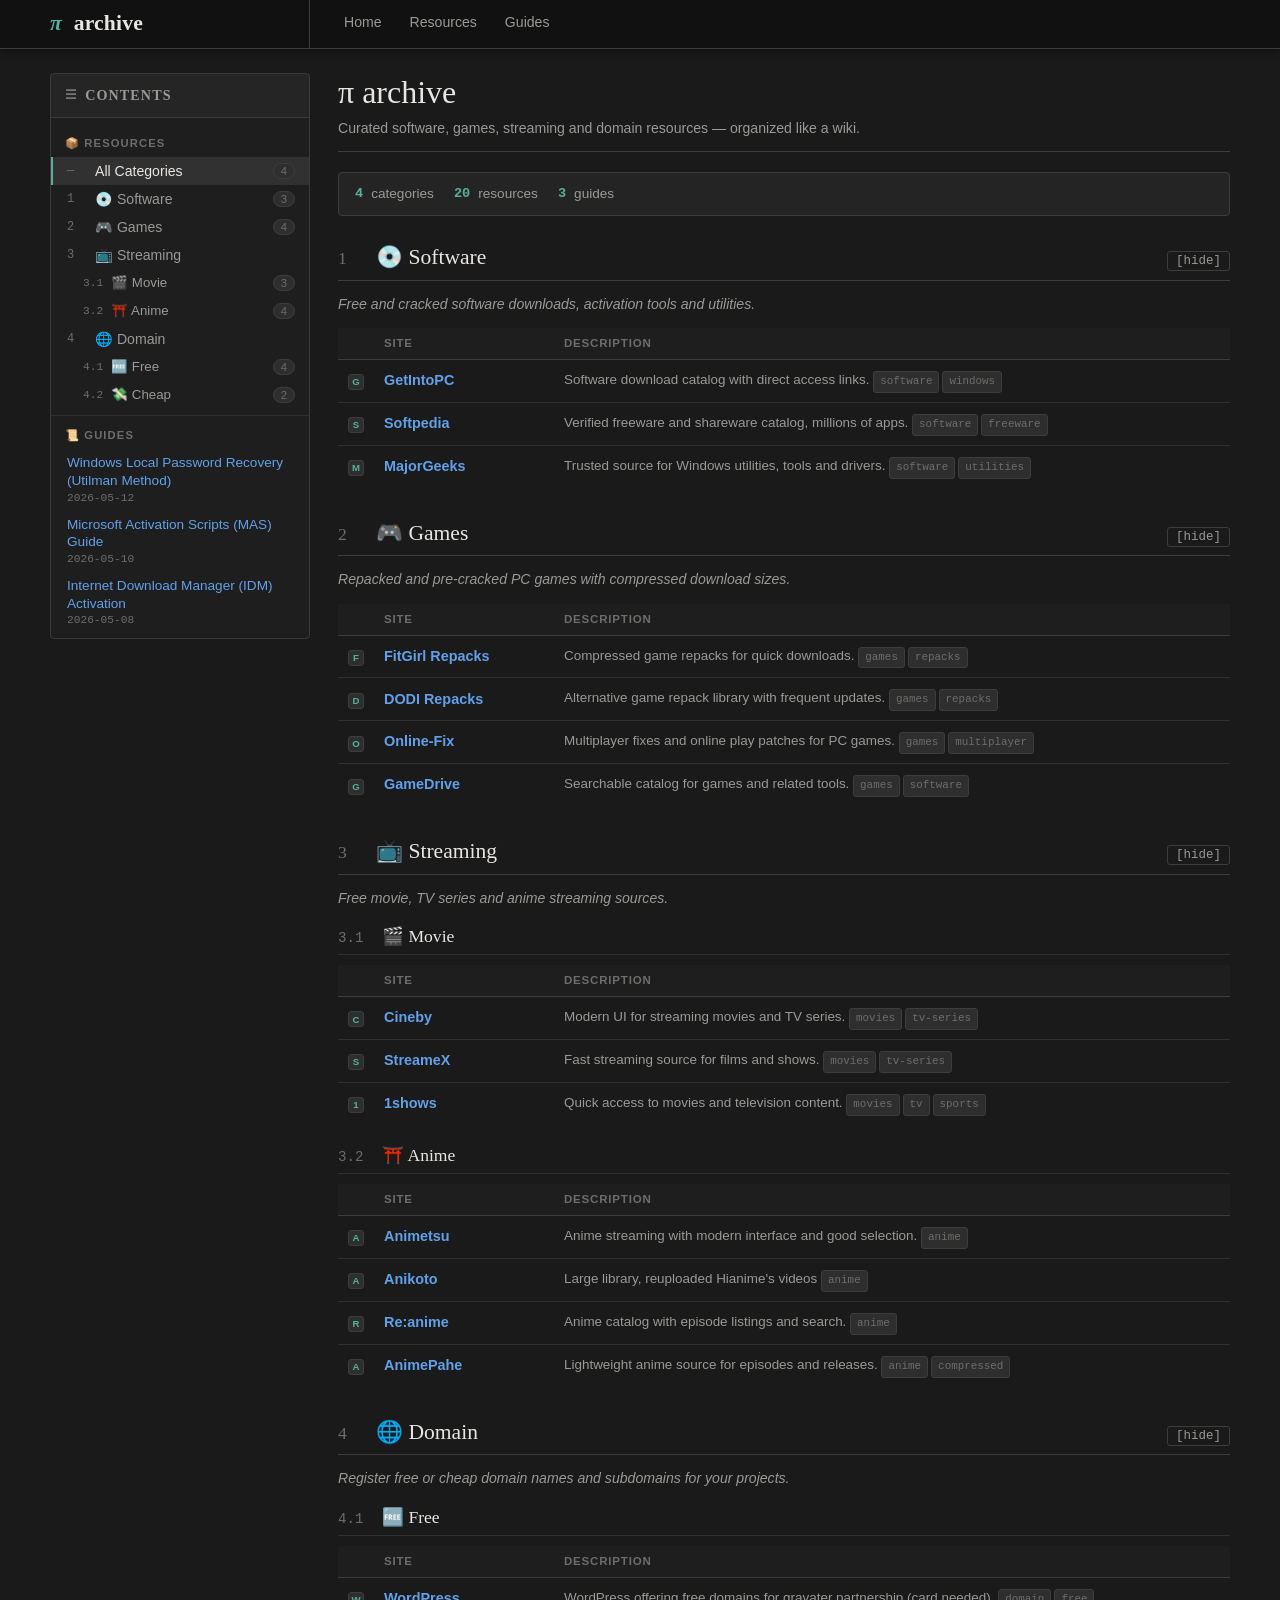
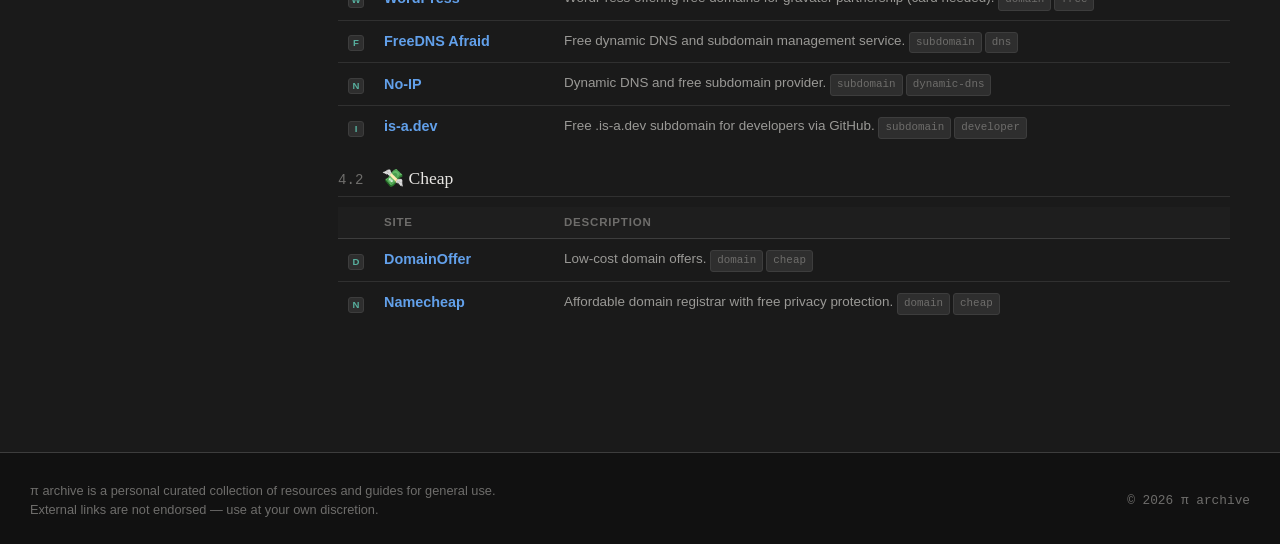
==== index.html @ 583e2ef9 "major ui change" ====
<!doctype html>
<html lang="en">
  <head>
    <meta charset="UTF-8" />
    <meta name="viewport" content="width=device-width, initial-scale=1.0" />
    <meta
      name="description"
      content="A curated archive of software, games, streaming and domain resources — organized like a wiki."
    />
    <meta name="theme-color" content="#1a1a1a" />
    <meta property="og:title" content="π archive – Resource Wiki" />
    <meta
      property="og:description"
      content="Curated software, games, streaming and domain resources."
    />
    <meta property="og:type" content="website" />
    <title>archive – Resource Wiki</title>
    <link rel="stylesheet" href="styles.css" />
    <link
      rel="icon"
      href="data:image/svg+xml,<svg xmlns='http://www.w3.org/2000/svg' viewBox='0 0 100 100'><text y='80' font-size='80' fill='%23FFFFFF'>π</text></svg>"
    />
  </head>
  <body>
    <header class="site-header" role="banner">
      <div class="header-content">
        <div class="logo">
          <h1 aria-label="pi archive">
            <span class="logo-pi">π</span>&nbsp;archive
          </h1>
        </div>
        <nav class="main-nav" aria-label="Main navigation">
          <a href="#" id="nav-home">Home</a>
          <a href="#" id="nav-resources">Resources</a>
          <a href="#" id="nav-guides">Guides</a>
        </nav>
      </div>
    </header>

    <div class="page-layout">
      <!-- Left Sidebar: TOC-style navigation -->
      <aside class="left-sidebar" aria-label="Table of contents">
        <nav class="toc-box">
          <div class="toc-title"><span class="toc-icon">☰</span> Contents</div>
          <div class="toc-nav" id="toc-nav">
            <p class="loading" style="padding: 12px 14px">Loading…</p>
          </div>
        </nav>
      </aside>

      <!-- Main Wiki Content -->
      <main class="main-content" id="main-content">
        <p class="loading">Loading content…</p>
      </main>
    </div>

    <footer class="site-footer" role="contentinfo">
      <div class="footer-inner">
        <p class="footer-note">
          π archive is a personal curated collection of resources and guides for
          general use. External links are not endorsed — use at your own
          discretion.
        </p>
        <span class="footer-copy">© <span id="year">2024</span> π archive</span>
      </div>
    </footer>

    <script src="https://cdn.jsdelivr.net/npm/marked@12/marked.min.js"></script>
    <script src="script.js"></script>
  </body>
</html>
---- styles.css ----
/* ── Arch Wiki Theme ── */
@import url('https://fonts.googleapis.com/css2?family=Linux+Libertine:ital,wght@0,400;0,600;0,700;1,400&family=Liberation+Sans:wght@400;600;700&display=swap');

:root {
    --bg:        #1a1a1a;
    --bg-panel:  #242424;
    --bg-hover:  #2e2e2e;
    --bg-active: #313131;
    --border:    #3d3d3d;
    --border-soft: #303030;

    --text:      #e8e6e3;
    --text-muted:#9a9996;
    --text-dim:  #6e6d6b;

    --link:      #62a0ea;
    --link-visited: #c061cb;
    --link-hover:#99c1f1;

    --accent:    #57af9e;
    --accent-dim: rgba(87,175,158,0.18);
    --warn-bg:   rgba(246,189,117,0.1);
    --warn-bdr:  #c88800;
    --danger-bg: rgba(255,122,122,0.1);
    --danger-bdr:#e01b24;

    --toc-bg:    #1e1e1e;
    --toc-bdr:   #3a3a3a;

    --code-bg:   #161616;
    --shadow:    0 2px 12px rgba(0,0,0,0.5);

    --sidebar-w: 260px;
    --content-max: 860px;
}

*, *::before, *::after { box-sizing: border-box; margin: 0; padding: 0; }

html { scroll-behavior: smooth; }

body {
    font-family: 'Liberation Sans', 'DejaVu Sans', Arial, sans-serif;
    background: var(--bg);
    color: var(--text);
    line-height: 1.65;
    font-size: 15px;
    min-height: 100vh;
    -webkit-font-smoothing: antialiased;
}

a { color: var(--link); text-decoration: none; }
a:hover { color: var(--link-hover); text-decoration: underline; }
a:visited { color: var(--link-visited); }

/* ── Site Header ── */
.site-header {
    background: #111;
    border-bottom: 1px solid var(--border);
    position: sticky;
    top: 0;
    z-index: 200;
    box-shadow: 0 1px 8px rgba(0,0,0,0.6);
}

.header-content {
    max-width: calc(var(--sidebar-w) + var(--content-max) + 100px);
    margin: 0 auto;
    padding: 0 20px;
    display: flex;
    align-items: stretch;
    gap: 0;
    height: 48px;
}

.logo {
    display: flex;
    align-items: center;
    gap: 10px;
    padding-right: 24px;
    border-right: 1px solid var(--border);
    min-width: var(--sidebar-w);
}

.logo h1 {
    font-family: 'Linux Libertine', Georgia, serif;
    font-size: 1.35rem;
    font-weight: 700;
    letter-spacing: 0.01em;
    color: var(--text);
    display: flex;
    align-items: center;
    gap: 6px;
}

.logo h1 .logo-pi {
    color: var(--accent);
    font-style: italic;
}

.tagline {
    font-size: 0.72rem;
    color: var(--text-muted);
    letter-spacing: 0.03em;
}

.main-nav {
    display: flex;
    align-items: center;
    padding: 0 20px;
    gap: 0;
}

.main-nav a {
    color: var(--text-muted);
    font-size: 0.88rem;
    padding: 0 14px;
    height: 48px;
    display: flex;
    align-items: center;
    border-bottom: 2px solid transparent;
    transition: color 0.15s, border-color 0.15s;
    text-decoration: none;
}

.main-nav a:hover {
    color: var(--text);
    border-bottom-color: var(--accent);
    background: rgba(255,255,255,0.03);
}

/* ── Page Layout ── */
.page-layout {
    max-width: calc(var(--sidebar-w) + var(--content-max) + 100px);
    margin: 0 auto;
    padding: 24px 20px 60px;
    display: grid;
    grid-template-columns: var(--sidebar-w) 1fr;
    gap: 28px;
    align-items: start;
}

/* ── Left Sidebar (TOC style) ── */
.left-sidebar {
    position: sticky;
    top: 72px;
    max-height: calc(100vh - 90px);
    overflow-y: auto;
    scrollbar-width: thin;
    scrollbar-color: var(--border) transparent;
}

.toc-box {
    background: var(--toc-bg);
    border: 1px solid var(--toc-bdr);
    border-radius: 4px;
    overflow: hidden;
}

.toc-title {
    font-family: 'Linux Libertine', Georgia, serif;
    font-size: 0.88rem;
    font-weight: 700;
    text-transform: uppercase;
    letter-spacing: 0.08em;
    color: var(--text-muted);
    padding: 10px 14px;
    background: rgba(255,255,255,0.03);
    border-bottom: 1px solid var(--toc-bdr);
    display: flex;
    align-items: center;
    gap: 7px;
}

.toc-title .toc-icon { opacity: 0.7; font-size: 0.9em; }

.toc-nav { padding: 6px 0; }

.toc-section-label {
    font-size: 0.7rem;
    font-weight: 700;
    text-transform: uppercase;
    letter-spacing: 0.1em;
    color: var(--text-dim);
    padding: 10px 14px 4px;
    display: flex;
    align-items: center;
    gap: 6px;
}

.toc-section-label:not(:first-child) {
    border-top: 1px solid var(--border-soft);
    margin-top: 6px;
}

.toc-item {
    display: flex;
    width: 100%;
    appearance: none;
    border: none;
    background: transparent;
    cursor: pointer;
    padding: 6px 14px 6px 14px;
    text-align: left;
    color: var(--text-muted);
    font-size: 0.88rem;
    transition: background 0.12s, color 0.12s;
    border-left: 2px solid transparent;
    align-items: center;
    gap: 8px;
}

.toc-item:hover {
    background: var(--bg-hover);
    color: var(--text);
}

.toc-item.active {
    background: var(--bg-active);
    color: var(--text);
    border-left-color: var(--accent);
}

.toc-item .toc-num {
    font-size: 0.75rem;
    color: var(--text-dim);
    min-width: 20px;
    font-family: 'Liberation Mono', monospace;
}

.toc-sub-item {
    padding-left: 30px;
    font-size: 0.83rem;
}

.toc-sub-item .toc-num { font-size: 0.7rem; }

.toc-count {
    margin-left: auto;
    font-size: 0.7rem;
    background: var(--bg-hover);
    border: 1px solid var(--border);
    border-radius: 10px;
    padding: 1px 7px;
    color: var(--text-dim);
}

/* Guides section in TOC */
.toc-guide-item {
    padding: 6px 14px;
    display: flex;
    flex-direction: column;
    gap: 2px;
    width: 100%;
    appearance: none;
    border: none;
    background: transparent;
    cursor: pointer;
    text-align: left;
    border-left: 2px solid transparent;
    transition: background 0.12s, color 0.12s;
}

.toc-guide-item:hover { background: var(--bg-hover); }
.toc-guide-item.active { background: var(--bg-active); border-left-color: var(--accent); }

.toc-guide-item .guide-name {
    color: var(--link);
    font-size: 0.85rem;
    line-height: 1.3;
}

.toc-guide-item:hover .guide-name { text-decoration: underline; }

.toc-guide-item .guide-date {
    font-size: 0.7rem;
    color: var(--text-dim);
    font-family: monospace;
}

/* ── Main Content ── */
.main-content { min-width: 0; }

/* ── Wiki Page Header ── */
.wiki-page-header {
    border-bottom: 1px solid var(--border);
    padding-bottom: 10px;
    margin-bottom: 20px;
}

.wiki-page-title {
    font-family: 'Linux Libertine', Georgia, serif;
    font-size: 2rem;
    font-weight: 400;
    color: var(--text);
    line-height: 1.2;
}

.wiki-page-subtitle {
    font-size: 0.88rem;
    color: var(--text-muted);
    margin-top: 6px;
}

/* ── Stats Bar ── */
.stats-bar {
    display: flex;
    gap: 20px;
    padding: 10px 16px;
    background: var(--bg-panel);
    border: 1px solid var(--border);
    border-radius: 4px;
    margin-bottom: 24px;
    flex-wrap: wrap;
}

.stat-item {
    display: flex;
    align-items: center;
    gap: 8px;
    font-size: 0.85rem;
}

.stat-item .stat-val {
    font-weight: 700;
    color: var(--accent);
    font-family: monospace;
}

.stat-item .stat-label { color: var(--text-muted); }

/* ── Wiki Section (category block) ── */
.wiki-section {
    margin-bottom: 28px;
}

.wiki-section-header {
    display: flex;
    align-items: baseline;
    gap: 10px;
    border-bottom: 1px solid var(--border);
    padding-bottom: 4px;
    margin-bottom: 12px;
    cursor: pointer;
    user-select: none;
}

.wiki-section-number {
    font-family: 'Linux Libertine', Georgia, serif;
    font-size: 1.1rem;
    color: var(--text-dim);
    min-width: 28px;
}

.wiki-section-title {
    font-family: 'Linux Libertine', Georgia, serif;
    font-size: 1.35rem;
    font-weight: 400;
    color: var(--text);
    flex: 1;
    display: flex;
    align-items: center;
    gap: 8px;
}

.wiki-section-toggle {
    font-size: 0.78rem;
    color: var(--text-dim);
    margin-left: auto;
    font-family: monospace;
    padding: 2px 8px;
    border: 1px solid var(--border);
    border-radius: 3px;
    background: transparent;
    cursor: pointer;
    color: var(--text-muted);
    transition: background 0.12s;
}

.wiki-section-toggle:hover { background: var(--bg-hover); color: var(--text); }

.wiki-section-body { /* visible by default */ }
.wiki-section-body.collapsed { display: none; }

.wiki-section-desc {
    font-size: 0.88rem;
    color: var(--text-muted);
    margin-bottom: 12px;
    font-style: italic;
}

/* ── Sub-section (e.g. Movie / Anime inside Streaming) ── */
.wiki-subsection {
    margin-bottom: 16px;
    margin-left: 0;
}

.wiki-subsection-header {
    display: flex;
    align-items: baseline;
    gap: 8px;
    border-bottom: 1px solid var(--border-soft);
    padding-bottom: 3px;
    margin-bottom: 10px;
}

.wiki-subsection-number {
    font-family: monospace;
    font-size: 0.88rem;
    color: var(--text-dim);
    min-width: 36px;
}

.wiki-subsection-title {
    font-family: 'Linux Libertine', Georgia, serif;
    font-size: 1.1rem;
    font-weight: 400;
    color: var(--text);
    display: flex;
    align-items: center;
    gap: 6px;
}

/* ── Link Table ── */
.link-table {
    width: 100%;
    border-collapse: collapse;
    font-size: 0.88rem;
    margin-bottom: 4px;
}

.link-table thead th {
    text-align: left;
    padding: 6px 10px;
    font-size: 0.72rem;
    font-weight: 700;
    text-transform: uppercase;
    letter-spacing: 0.07em;
    color: var(--text-dim);
    background: rgba(255,255,255,0.02);
    border-bottom: 1px solid var(--border);
}

.link-table tbody tr {
    border-bottom: 1px solid var(--border-soft);
    transition: background 0.1s;
}

.link-table tbody tr:last-child { border-bottom: none; }
.link-table tbody tr:hover { background: var(--bg-hover); }

.link-table td { padding: 9px 10px; vertical-align: middle; }

.link-table .col-icon { width: 36px; text-align: center; }

.site-favicon {
    width: 16px;
    height: 16px;
    border-radius: 3px;
    display: inline-block;
    vertical-align: middle;
}

.site-favicon-fallback {
    width: 16px;
    height: 16px;
    border-radius: 3px;
    background: var(--bg-hover);
    border: 1px solid var(--border);
    display: inline-flex;
    align-items: center;
    justify-content: center;
    font-size: 0.6rem;
    font-weight: 700;
    color: var(--accent);
}

.col-name { width: 180px; }
.col-name a {
    color: var(--link);
    font-weight: 600;
    font-size: 0.9rem;
}
.col-name a:hover { text-decoration: underline; }
.col-desc { color: var(--text-muted); font-size: 0.84rem; }

.tag-pill {
    display: inline-block;
    background: var(--bg-hover);
    border: 1px solid var(--border);
    border-radius: 3px;
    padding: 1px 6px;
    font-size: 0.68rem;
    color: var(--text-dim);
    text-transform: lowercase;
    font-family: monospace;
    margin-right: 3px;
}

/* ── Guide / Post View ── */
.guide-article {
    background: var(--bg-panel);
    border: 1px solid var(--border);
    border-radius: 4px;
    overflow: hidden;
}

.guide-article-header {
    padding: 16px 20px 12px;
    border-bottom: 1px solid var(--border);
    background: rgba(255,255,255,0.02);
}

.guide-article-title {
    font-family: 'Linux Libertine', Georgia, serif;
    font-size: 1.45rem;
    font-weight: 400;
    color: var(--text);
    margin-bottom: 6px;
}

.guide-article-meta {
    font-size: 0.8rem;
    color: var(--text-dim);
    font-family: monospace;
    display: flex;
    gap: 14px;
    flex-wrap: wrap;
}

.guide-article-body {
    padding: 20px;
}

.guide-article-body .tut-content { font-size: 0.9rem; }

.guide-article-body h3 {
    font-family: 'Linux Libertine', Georgia, serif;
    font-size: 1.1rem;
    font-weight: 600;
    border-bottom: 1px solid var(--border-soft);
    padding-bottom: 4px;
    margin: 18px 0 10px;
    color: var(--text);
}

.guide-article-body pre {
    background: var(--code-bg);
    border: 1px solid var(--border);
    border-radius: 3px;
    padding: 12px 14px;
    overflow-x: auto;
    font-family: 'Liberation Mono', 'Courier New', monospace;
    font-size: 0.85rem;
    color: #d0e8c0;
    margin: 10px 0;
}

.guide-article-body code {
    font-family: 'Liberation Mono', monospace;
    background: var(--code-bg);
    border: 1px solid var(--border);
    border-radius: 3px;
    padding: 1px 5px;
    color: var(--accent);
    font-size: 0.88em;
}

.guide-article-body .warning {
    background: var(--danger-bg);
    border-left: 3px solid var(--danger-bdr);
    padding: 10px 14px;
    margin-bottom: 14px;
    color: #ffbcbc;
    font-size: 0.88rem;
    border-radius: 0 3px 3px 0;
}

.guide-article-body .note {
    background: var(--warn-bg);
    border-left: 3px solid var(--warn-bdr);
    padding: 10px 14px;
    margin-top: 14px;
    color: #f0d090;
    font-size: 0.88rem;
    border-radius: 0 3px 3px 0;
}

.guide-article-body .step {
    display: flex;
    align-items: flex-start;
    gap: 10px;
    margin-bottom: 8px;
    font-size: 0.9rem;
}

.step-num {
    background: var(--bg-hover);
    border: 1px solid var(--border);
    color: var(--accent);
    min-width: 22px;
    height: 22px;
    display: flex;
    align-items: center;
    justify-content: center;
    border-radius: 50%;
    font-size: 0.75rem;
    font-weight: 700;
    font-family: monospace;
    flex-shrink: 0;
    margin-top: 2px;
}

.divider { text-align: center; color: var(--text-dim); margin: 16px 0; letter-spacing: 4px; }

/* ── Rendered Markdown body ── */
.guide-desc-lead {
    color: var(--text-muted);
    font-style: italic;
    margin-bottom: 18px;
    font-size: 0.9rem;
    border-left: 3px solid var(--border);
    padding-left: 12px;
}

.md-body { font-size: 0.9rem; line-height: 1.75; }

.md-body h1 { display: none; } /* title already in header */
.md-body h2 {
    font-family: 'Linux Libertine', Georgia, serif;
    font-size: 1.15rem;
    font-weight: 600;
    border-bottom: 1px solid var(--border);
    padding-bottom: 4px;
    margin: 22px 0 10px;
    color: var(--text);
}
.md-body h3 {
    font-family: 'Linux Libertine', Georgia, serif;
    font-size: 1rem;
    font-weight: 600;
    margin: 16px 0 8px;
    color: var(--text);
}
.md-body h4 { font-size: 0.92rem; margin: 12px 0 6px; color: var(--text-muted); }

.md-body p { margin-bottom: 10px; }

.md-body ul, .md-body ol {
    padding-left: 22px;
    margin-bottom: 10px;
}
.md-body li { margin-bottom: 4px; }

.md-body a { color: var(--link); }
.md-body a:hover { text-decoration: underline; color: var(--link-hover); }

.md-body strong { color: var(--text); font-weight: 700; }
.md-body em { color: var(--text-muted); }

.md-body code {
    font-family: 'Liberation Mono', 'Courier New', monospace;
    background: var(--code-bg);
    border: 1px solid var(--border);
    border-radius: 3px;
    padding: 1px 5px;
    color: var(--accent);
    font-size: 0.88em;
}

.md-body pre {
    background: var(--code-bg);
    border: 1px solid var(--border);
    border-radius: 4px;
    padding: 14px 16px;
    overflow-x: auto;
    margin: 12px 0;
    font-size: 0.85rem;
    line-height: 1.6;
}
.md-body pre code {
    background: none;
    border: none;
    padding: 0;
    color: #d0e8c0;
    font-size: inherit;
}

.md-body blockquote {
    border-left: 3px solid var(--warn-bdr);
    background: var(--warn-bg);
    margin: 12px 0;
    padding: 10px 14px;
    border-radius: 0 3px 3px 0;
    color: #f0d090;
    font-size: 0.88rem;
}
.md-body blockquote p { margin: 0; }
.md-body blockquote strong { color: #f6bf75; }

.md-body hr {
    border: none;
    border-top: 1px solid var(--border);
    margin: 18px 0;
}

.md-body table {
    width: 100%;
    border-collapse: collapse;
    margin: 12px 0;
    font-size: 0.87rem;
}
.md-body table th, .md-body table td {
    padding: 7px 10px;
    border: 1px solid var(--border);
    text-align: left;
}
.md-body table th {
    background: rgba(255,255,255,0.03);
    color: var(--text-muted);
    font-weight: 700;
    font-size: 0.78rem;
    text-transform: uppercase;
    letter-spacing: 0.05em;
}

/* ── Breadcrumb ── */
.breadcrumb {
    display: flex;
    align-items: center;
    gap: 6px;
    font-size: 0.8rem;
    color: var(--text-dim);
    margin-bottom: 14px;
    font-family: monospace;
}
.breadcrumb-sep { opacity: 0.5; }
.breadcrumb-current { color: var(--text-muted); }

/* ── Empty / Loading ── */
.loading, .empty-state {
    color: var(--text-muted);
    padding: 16px 0;
    font-style: italic;
    font-size: 0.88rem;
}

/* ── Footer ── */
.site-footer {
    background: #111;
    border-top: 1px solid var(--border);
    padding: 28px 20px;
    margin-top: 40px;
}

.footer-inner {
    max-width: calc(var(--sidebar-w) + var(--content-max) + 100px);
    margin: 0 auto;
    display: flex;
    justify-content: space-between;
    align-items: center;
    gap: 16px;
    flex-wrap: wrap;
}

.footer-note {
    font-size: 0.8rem;
    color: var(--text-dim);
    max-width: 500px;
    line-height: 1.5;
}

.footer-copy {
    font-size: 0.8rem;
    color: var(--text-dim);
    font-family: monospace;
}

/* ── Scrollbar ── */
::-webkit-scrollbar { width: 7px; height: 7px; }
::-webkit-scrollbar-track { background: transparent; }
::-webkit-scrollbar-thumb { background: var(--border); border-radius: 4px; }
::-webkit-scrollbar-thumb:hover { background: #555; }

/* ── Responsive ── */
@media (max-width: 900px) {
    .page-layout {
        grid-template-columns: 1fr;
        gap: 0;
        padding-top: 16px;
    }

    .left-sidebar {
        position: static;
        max-height: none;
    }

    .toc-box {
        margin-bottom: 20px;
    }

    .logo { min-width: auto; }

    .stats-bar { gap: 12px; }

    .col-desc { display: none; }
}

@media (max-width: 600px) {
    .header-content { padding: 0 14px; }
    .logo { padding-right: 14px; }
    .wiki-page-title { font-size: 1.45rem; }
    .link-table .col-name { width: auto; }
}
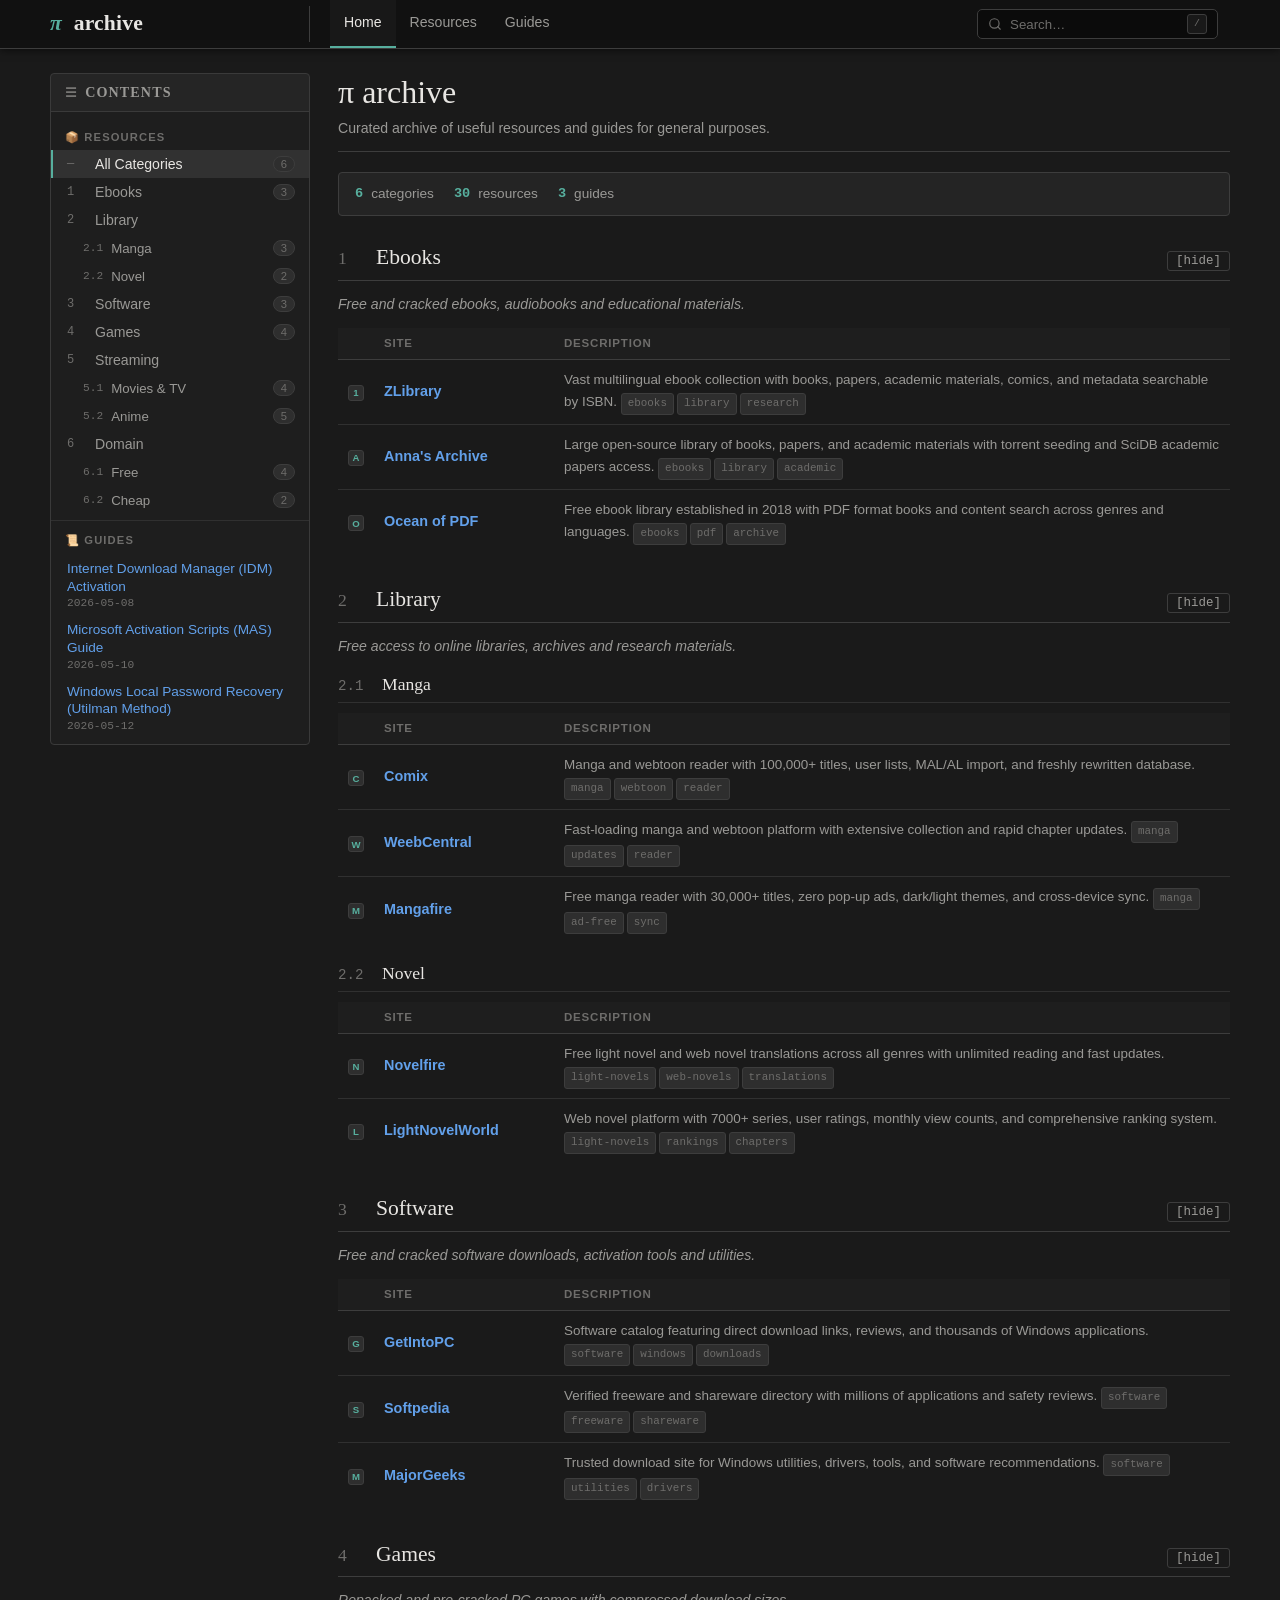
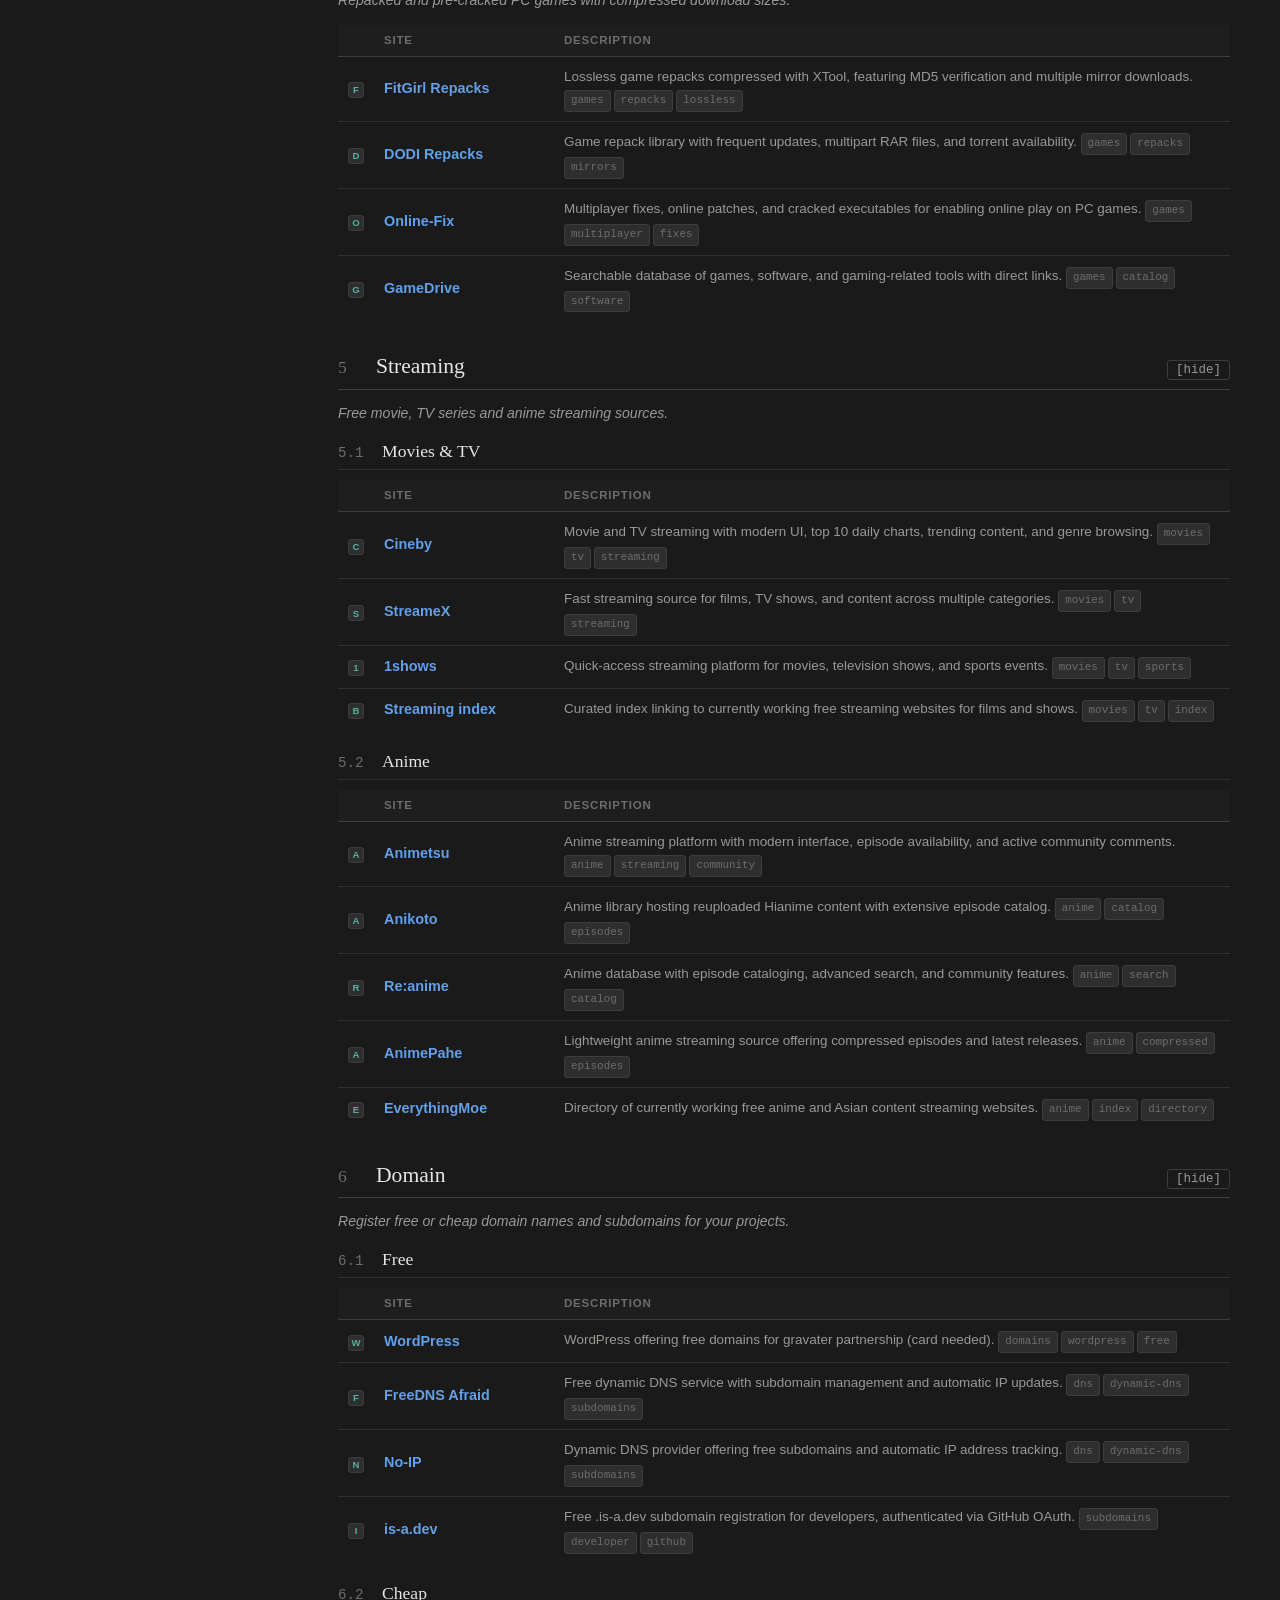
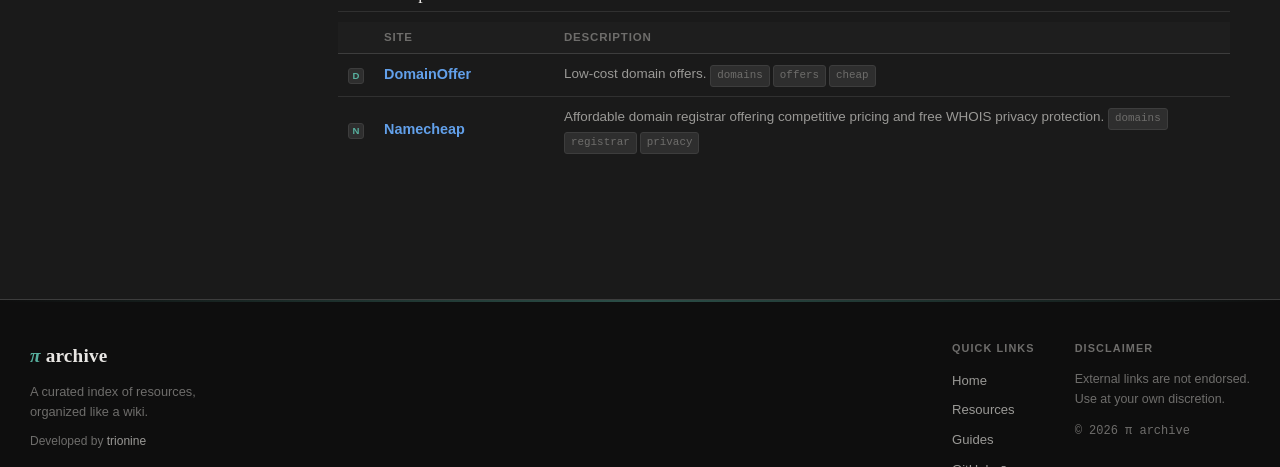
==== commit ca102591: "feat: implement search functionality and mobile navigation toggle with updated UI styles and project" ====
--- a/index.html
+++ b/index.html
@@ -1,71 +1,99 @@
 <!doctype html>
 <html lang="en">
-  <head>
-    <meta charset="UTF-8" />
-    <meta name="viewport" content="width=device-width, initial-scale=1.0" />
-    <meta
-      name="description"
-      content="A curated archive of software, games, streaming and domain resources — organized like a wiki."
-    />
-    <meta name="theme-color" content="#1a1a1a" />
-    <meta property="og:title" content="π archive – Resource Wiki" />
-    <meta
-      property="og:description"
-      content="Curated software, games, streaming and domain resources."
-    />
-    <meta property="og:type" content="website" />
-    <title>archive – Resource Wiki</title>
-    <link rel="stylesheet" href="styles.css" />
-    <link
-      rel="icon"
-      href="data:image/svg+xml,<svg xmlns='http://www.w3.org/2000/svg' viewBox='0 0 100 100'><text y='80' font-size='80' fill='%23FFFFFF'>π</text></svg>"
-    />
-  </head>
-  <body>
-    <header class="site-header" role="banner">
-      <div class="header-content">
-        <div class="logo">
-          <h1 aria-label="pi archive">
-            <span class="logo-pi">π</span>&nbsp;archive
-          </h1>
+
+<head>
+  <meta charset="UTF-8" />
+  <meta name="viewport" content="width=device-width, initial-scale=1.0" />
+  <meta name="description" content="A curated archive of useful resources for general purposes." />
+  <meta name="theme-color" content="#1a1a1a" />
+  <meta property="og:title" content="π archive – Resource Wiki" />
+  <meta property="og:description" content="Curated websites and resources for general purposes." />
+  <meta property="og:type" content="website" />
+  <title>archive - Resource Wiki</title>
+  <link rel="stylesheet" href="styles.css" />
+  <link rel="icon"
+    href="data:image/svg+xml,<svg xmlns='http://www.w3.org/2000/svg' viewBox='0 0 100 100'><text y='80' font-size='80' fill='%23FFFFFF'>π</text></svg>" />
+</head>
+
+<body>
+  <header class="site-header" role="banner">
+    <div class="header-content">
+      <div class="logo">
+        <h1 aria-label="pi archive">
+          <span class="logo-pi">π</span>&nbsp;archive
+        </h1>
+      </div>
+
+      <!-- Mobile hamburger -->
+      <button class="nav-toggle" id="nav-toggle" aria-label="Toggle navigation" aria-expanded="false">
+        <span></span><span></span><span></span>
+      </button>
+
+      <nav class="main-nav" id="main-nav" aria-label="Main navigation">
+        <a href="#" id="nav-home">Home</a>
+        <a href="#" id="nav-resources">Resources</a>
+        <a href="#" id="nav-guides">Guides</a>
+      </nav>
+
+      <div class="header-search" role="search">
+        <svg class="search-icon" width="14" height="14" viewBox="0 0 24 24" fill="none" stroke="currentColor"
+          stroke-width="2" stroke-linecap="round" stroke-linejoin="round" aria-hidden="true">
+          <circle cx="11" cy="11" r="8" />
+          <line x1="21" y1="21" x2="16.65" y2="16.65" />
+        </svg>
+        <input type="search" id="site-search" class="search-input" placeholder="Search…" autocomplete="off"
+          spellcheck="false" aria-label="Search resources" />
+        <kbd class="search-kbd">/</kbd>
+      </div>
+    </div>
+  </header>
+
+  <div class="page-layout">
+    <!-- Left Sidebar: TOC-style navigation -->
+    <aside class="left-sidebar" aria-label="Table of contents">
+      <nav class="toc-box">
+        <button class="toc-title" id="toc-toggle" aria-expanded="true" aria-controls="toc-nav">
+          <span class="toc-icon">☰</span> Contents
+          <span class="toc-chevron" aria-hidden="true">▾</span>
+        </button>
+        <div class="toc-nav" id="toc-nav">
+          <p class="loading" style="padding: 12px 14px">Loading…</p>
         </div>
-        <nav class="main-nav" aria-label="Main navigation">
-          <a href="#" id="nav-home">Home</a>
-          <a href="#" id="nav-resources">Resources</a>
-          <a href="#" id="nav-guides">Guides</a>
-        </nav>
+      </nav>
+    </aside>
+
+    <!-- Main Wiki Content -->
+    <main class="main-content" id="main-content">
+      <p class="loading">Loading content…</p>
+    </main>
+  </div>
+
+  <footer class="site-footer" role="contentinfo">
+    <div class="footer-inner">
+      <div class="footer-brand">
+        <span class="footer-logo"><span class="logo-pi">π</span> archive</span>
+        <p class="footer-tagline">A curated index of resources,<br>organized like a wiki.</p>
+        <p class="footer-dev">Developed by <a href="https://trionine.xyz" target="_blank" rel="noopener noreferrer">trionine</a></p>
       </div>
-    </header>
 
-    <div class="page-layout">
-      <!-- Left Sidebar: TOC-style navigation -->
-      <aside class="left-sidebar" aria-label="Table of contents">
-        <nav class="toc-box">
-          <div class="toc-title"><span class="toc-icon">☰</span> Contents</div>
-          <div class="toc-nav" id="toc-nav">
-            <p class="loading" style="padding: 12px 14px">Loading…</p>
-          </div>
-        </nav>
-      </aside>
+      <div class="footer-links">
+        <p class="footer-col-label">Quick Links</p>
+        <a href="#" id="footer-home">Home</a>
+        <a href="#" id="footer-resources">Resources</a>
+        <a href="#" id="footer-guides">Guides</a>
+        <a href="https://github.com/sadabx/archive" target="_blank" rel="noopener noreferrer">GitHub ↗</a>
+      </div>
 
-      <!-- Main Wiki Content -->
-      <main class="main-content" id="main-content">
-        <p class="loading">Loading content…</p>
-      </main>
+      <div class="footer-meta">
+        <p class="footer-col-label">Disclaimer</p>
+        <p class="footer-note">External links are not endorsed.<br>Use at your own discretion.</p>
+        <span class="footer-copy">© <span id="year">2026</span> π archive</span>
+      </div>
     </div>
+  </footer>
 
-    <footer class="site-footer" role="contentinfo">
-      <div class="footer-inner">
-        <p class="footer-note">
-          π archive is a personal curated collection of resources and guides for
-          general use. External links are not endorsed — use at your own
-          discretion.
-        </p>
-        <span class="footer-copy">© <span id="year">2024</span> π archive</span>
-      </div>
-    </footer>
+  <script src="https://cdn.jsdelivr.net/npm/marked@12/marked.min.js"></script>
+  <script src="script.js"></script>
+</body>
 
-    <script src="https://cdn.jsdelivr.net/npm/marked@12/marked.min.js"></script>
-    <script src="script.js"></script>
-  </body>
-</html>
+</html>
--- a/styles.css
+++ b/styles.css
@@ -2,41 +2,49 @@
 @import url('https://fonts.googleapis.com/css2?family=Linux+Libertine:ital,wght@0,400;0,600;0,700;1,400&family=Liberation+Sans:wght@400;600;700&display=swap');
 
 :root {
-    --bg:        #1a1a1a;
-    --bg-panel:  #242424;
-    --bg-hover:  #2e2e2e;
+    --bg: #1a1a1a;
+    --bg-panel: #242424;
+    --bg-hover: #2e2e2e;
     --bg-active: #313131;
-    --border:    #3d3d3d;
+    --border: #3d3d3d;
     --border-soft: #303030;
 
-    --text:      #e8e6e3;
-    --text-muted:#9a9996;
-    --text-dim:  #6e6d6b;
-
-    --link:      #62a0ea;
+    --text: #e8e6e3;
+    --text-muted: #9a9996;
+    --text-dim: #6e6d6b;
+
+    --link: #62a0ea;
     --link-visited: #c061cb;
-    --link-hover:#99c1f1;
-
-    --accent:    #57af9e;
-    --accent-dim: rgba(87,175,158,0.18);
-    --warn-bg:   rgba(246,189,117,0.1);
-    --warn-bdr:  #c88800;
-    --danger-bg: rgba(255,122,122,0.1);
-    --danger-bdr:#e01b24;
-
-    --toc-bg:    #1e1e1e;
-    --toc-bdr:   #3a3a3a;
-
-    --code-bg:   #161616;
-    --shadow:    0 2px 12px rgba(0,0,0,0.5);
+    --link-hover: #99c1f1;
+
+    --accent: #57af9e;
+    --accent-dim: rgba(87, 175, 158, 0.18);
+    --warn-bg: rgba(246, 189, 117, 0.1);
+    --warn-bdr: #c88800;
+    --danger-bg: rgba(255, 122, 122, 0.1);
+    --danger-bdr: #e01b24;
+
+    --toc-bg: #1e1e1e;
+    --toc-bdr: #3a3a3a;
+
+    --code-bg: #161616;
+    --shadow: 0 2px 12px rgba(0, 0, 0, 0.5);
 
     --sidebar-w: 260px;
     --content-max: 860px;
 }
 
-*, *::before, *::after { box-sizing: border-box; margin: 0; padding: 0; }
-
-html { scroll-behavior: smooth; }
+*,
+*::before,
+*::after {
+    box-sizing: border-box;
+    margin: 0;
+    padding: 0;
+}
+
+html {
+    scroll-behavior: smooth;
+}
 
 body {
     font-family: 'Liberation Sans', 'DejaVu Sans', Arial, sans-serif;
@@ -48,9 +56,19 @@
     -webkit-font-smoothing: antialiased;
 }
 
-a { color: var(--link); text-decoration: none; }
-a:hover { color: var(--link-hover); text-decoration: underline; }
-a:visited { color: var(--link-visited); }
+a {
+    color: var(--link);
+    text-decoration: none;
+}
+
+a:hover {
+    color: var(--link-hover);
+    text-decoration: underline;
+}
+
+a:visited {
+    color: var(--link-visited);
+}
 
 /* ── Site Header ── */
 .site-header {
@@ -59,7 +77,7 @@
     position: sticky;
     top: 0;
     z-index: 200;
-    box-shadow: 0 1px 8px rgba(0,0,0,0.6);
+    box-shadow: 0 1px 8px rgba(0, 0, 0, 0.6);
 }
 
 .header-content {
@@ -67,7 +85,7 @@
     margin: 0 auto;
     padding: 0 20px;
     display: flex;
-    align-items: stretch;
+    align-items: center;
     gap: 0;
     height: 48px;
 }
@@ -79,6 +97,7 @@
     padding-right: 24px;
     border-right: 1px solid var(--border);
     min-width: var(--sidebar-w);
+    flex-shrink: 0;
 }
 
 .logo h1 {
@@ -122,10 +141,71 @@
     text-decoration: none;
 }
 
-.main-nav a:hover {
+.main-nav a:hover,
+.main-nav a.nav-active {
     color: var(--text);
     border-bottom-color: var(--accent);
-    background: rgba(255,255,255,0.03);
+    background: rgba(255, 255, 255, 0.03);
+}
+
+/* ── Hamburger (hidden on desktop) ── */
+.nav-toggle {
+    display: none;
+    flex-direction: column;
+    justify-content: center;
+    gap: 5px;
+    width: 36px;
+    height: 36px;
+    padding: 6px;
+    background: transparent;
+    border: none;
+    cursor: pointer;
+    margin-left: auto;
+    flex-shrink: 0;
+    border-radius: 4px;
+    transition: background 0.15s;
+}
+
+.nav-toggle:hover {
+    background: var(--bg-hover);
+}
+
+.nav-toggle span {
+    display: block;
+    width: 100%;
+    height: 2px;
+    background: var(--text-muted);
+    border-radius: 2px;
+    transition: transform 0.2s, opacity 0.2s;
+}
+
+.nav-toggle[aria-expanded="true"] span:nth-child(1) {
+    transform: translateY(7px) rotate(45deg);
+}
+.nav-toggle[aria-expanded="true"] span:nth-child(2) {
+    opacity: 0;
+}
+.nav-toggle[aria-expanded="true"] span:nth-child(3) {
+    transform: translateY(-7px) rotate(-45deg);
+}
+
+
+/* ── Search: highlighted row ── */
+.search-match {
+    outline: 1px solid var(--accent);
+    outline-offset: -1px;
+}
+
+/* ── Search: empty result notice ── */
+.search-empty {
+    text-align: center;
+    padding: 32px 0;
+    color: var(--text-muted);
+    font-size: 0.9rem;
+}
+
+.search-empty strong {
+    color: var(--text);
 }
 
 /* ── Page Layout ── */
@@ -156,6 +236,8 @@
     overflow: hidden;
 }
 
+
+/* ── TOC title as button (for mobile collapse) ── */
 .toc-title {
     font-family: 'Linux Libertine', Georgia, serif;
     font-size: 0.88rem;
@@ -164,16 +246,33 @@
     letter-spacing: 0.08em;
     color: var(--text-muted);
     padding: 10px 14px;
-    background: rgba(255,255,255,0.03);
+    background: rgba(255, 255, 255, 0.03);
     border-bottom: 1px solid var(--toc-bdr);
     display: flex;
     align-items: center;
     gap: 7px;
-}
-
-.toc-title .toc-icon { opacity: 0.7; font-size: 0.9em; }
-
-.toc-nav { padding: 6px 0; }
+    width: 100%;
+    border: none;
+    border-bottom: 1px solid var(--toc-bdr);
+    cursor: default;
+    text-align: left;
+}
+
+.toc-chevron {
+    margin-left: auto;
+    font-size: 0.8em;
+    transition: transform 0.2s;
+    display: none; /* shown only on mobile */
+}
+
+.toc-title .toc-icon {
+    opacity: 0.7;
+    font-size: 0.9em;
+}
+
+.toc-nav {
+    padding: 6px 0;
+}
 
 .toc-section-label {
     font-size: 0.7rem;
@@ -232,7 +331,9 @@
     font-size: 0.83rem;
 }
 
-.toc-sub-item .toc-num { font-size: 0.7rem; }
+.toc-sub-item .toc-num {
+    font-size: 0.7rem;
+}
 
 .toc-count {
     margin-left: auto;
@@ -260,8 +361,14 @@
     transition: background 0.12s, color 0.12s;
 }
 
-.toc-guide-item:hover { background: var(--bg-hover); }
-.toc-guide-item.active { background: var(--bg-active); border-left-color: var(--accent); }
+.toc-guide-item:hover {
+    background: var(--bg-hover);
+}
+
+.toc-guide-item.active {
+    background: var(--bg-active);
+    border-left-color: var(--accent);
+}
 
 .toc-guide-item .guide-name {
     color: var(--link);
@@ -269,7 +376,9 @@
     line-height: 1.3;
 }
 
-.toc-guide-item:hover .guide-name { text-decoration: underline; }
+.toc-guide-item:hover .guide-name {
+    text-decoration: underline;
+}
 
 .toc-guide-item .guide-date {
     font-size: 0.7rem;
@@ -278,7 +387,9 @@
 }
 
 /* ── Main Content ── */
-.main-content { min-width: 0; }
+.main-content {
+    min-width: 0;
+}
 
 /* ── Wiki Page Header ── */
 .wiki-page-header {
@@ -304,6 +415,7 @@
 /* ── Stats Bar ── */
 .stats-bar {
     display: flex;
+    align-items: center;
     gap: 20px;
     padding: 10px 16px;
     background: var(--bg-panel);
@@ -326,7 +438,80 @@
     font-family: monospace;
 }
 
-.stat-item .stat-label { color: var(--text-muted); }
+.stat-item .stat-label {
+    color: var(--text-muted);
+}
+
+/* ── Header Search ── */
+.header-search {
+    margin-left: auto;
+    margin-right: 12px;
+    display: flex;
+    align-items: center;
+    gap: 8px;
+    background: rgba(0, 0, 0, 0.35);
+    border: 1px solid var(--border);
+    border-radius: 5px;
+    padding: 0 10px;
+    height: 30px;
+    min-width: 210px;
+    transition: border-color 0.15s, box-shadow 0.15s;
+}
+
+.header-search:focus-within {
+    border-color: var(--accent);
+    box-shadow: 0 0 0 2px var(--accent-dim);
+}
+
+.search-icon {
+    color: var(--text-dim);
+    flex-shrink: 0;
+    pointer-events: none;
+    display: block;
+}
+
+.search-input {
+    flex: 1;
+    background: transparent;
+    border: none;
+    outline: none;
+    color: var(--text);
+    font-size: 0.83rem;
+    font-family: inherit;
+    min-width: 0;
+}
+
+.search-input::placeholder {
+    color: var(--text-dim);
+}
+
+.search-input::-webkit-search-cancel-button {
+    -webkit-appearance: none;
+}
+
+.search-kbd {
+    display: inline-flex;
+    align-items: center;
+    font-family: monospace;
+    font-size: 0.62rem;
+    color: var(--text-dim);
+    background: rgba(255, 255, 255, 0.06);
+    border: 1px solid var(--border);
+    border-radius: 3px;
+    padding: 1px 6px;
+    white-space: nowrap;
+    flex-shrink: 0;
+    pointer-events: none;
+    transition: opacity 0.15s;
+}
+
+.header-search:focus-within .search-kbd {
+    opacity: 0;
+    width: 0;
+    padding: 0;
+    border: none;
+    overflow: hidden;
+}
 
 /* ── Wiki Section (category block) ── */
 .wiki-section {
@@ -376,10 +561,15 @@
     transition: background 0.12s;
 }
 
-.wiki-section-toggle:hover { background: var(--bg-hover); color: var(--text); }
-
-.wiki-section-body { /* visible by default */ }
-.wiki-section-body.collapsed { display: none; }
+.wiki-section-toggle:hover {
+    background: var(--bg-hover);
+    color: var(--text);
+}
+
+
+.wiki-section-body.collapsed {
+    display: none;
+}
 
 .wiki-section-desc {
     font-size: 0.88rem;
@@ -436,7 +626,7 @@
     text-transform: uppercase;
     letter-spacing: 0.07em;
     color: var(--text-dim);
-    background: rgba(255,255,255,0.02);
+    background: rgba(255, 255, 255, 0.02);
     border-bottom: 1px solid var(--border);
 }
 
@@ -445,12 +635,23 @@
     transition: background 0.1s;
 }
 
-.link-table tbody tr:last-child { border-bottom: none; }
-.link-table tbody tr:hover { background: var(--bg-hover); }
-
-.link-table td { padding: 9px 10px; vertical-align: middle; }
-
-.link-table .col-icon { width: 36px; text-align: center; }
+.link-table tbody tr:last-child {
+    border-bottom: none;
+}
+
+.link-table tbody tr:hover {
+    background: var(--bg-hover);
+}
+
+.link-table td {
+    padding: 9px 10px;
+    vertical-align: middle;
+}
+
+.link-table .col-icon {
+    width: 36px;
+    text-align: center;
+}
 
 .site-favicon {
     width: 16px;
@@ -474,14 +675,24 @@
     color: var(--accent);
 }
 
-.col-name { width: 180px; }
+.col-name {
+    width: 180px;
+}
+
 .col-name a {
     color: var(--link);
     font-weight: 600;
     font-size: 0.9rem;
 }
-.col-name a:hover { text-decoration: underline; }
-.col-desc { color: var(--text-muted); font-size: 0.84rem; }
+
+.col-name a:hover {
+    text-decoration: underline;
+}
+
+.col-desc {
+    color: var(--text-muted);
+    font-size: 0.84rem;
+}
 
 .tag-pill {
     display: inline-block;
@@ -507,7 +718,7 @@
 .guide-article-header {
     padding: 16px 20px 12px;
     border-bottom: 1px solid var(--border);
-    background: rgba(255,255,255,0.02);
+    background: rgba(255, 255, 255, 0.02);
 }
 
 .guide-article-title {
@@ -531,7 +742,9 @@
     padding: 20px;
 }
 
-.guide-article-body .tut-content { font-size: 0.9rem; }
+.guide-article-body .tut-content {
+    font-size: 0.9rem;
+}
 
 .guide-article-body h3 {
     font-family: 'Linux Libertine', Georgia, serif;
@@ -610,7 +823,12 @@
     margin-top: 2px;
 }
 
-.divider { text-align: center; color: var(--text-dim); margin: 16px 0; letter-spacing: 4px; }
+.divider {
+    text-align: center;
+    color: var(--text-dim);
+    margin: 16px 0;
+    letter-spacing: 4px;
+}
 
 /* ── Rendered Markdown body ── */
 .guide-desc-lead {
@@ -622,9 +840,16 @@
     padding-left: 12px;
 }
 
-.md-body { font-size: 0.9rem; line-height: 1.75; }
-
-.md-body h1 { display: none; } /* title already in header */
+.md-body {
+    font-size: 0.9rem;
+    line-height: 1.75;
+}
+
+.md-body h1 {
+    display: none;
+}
+
+/* title already in header */
 .md-body h2 {
     font-family: 'Linux Libertine', Georgia, serif;
     font-size: 1.15rem;
@@ -634,6 +859,7 @@
     margin: 22px 0 10px;
     color: var(--text);
 }
+
 .md-body h3 {
     font-family: 'Linux Libertine', Georgia, serif;
     font-size: 1rem;
@@ -641,21 +867,44 @@
     margin: 16px 0 8px;
     color: var(--text);
 }
-.md-body h4 { font-size: 0.92rem; margin: 12px 0 6px; color: var(--text-muted); }
-
-.md-body p { margin-bottom: 10px; }
-
-.md-body ul, .md-body ol {
+
+.md-body h4 {
+    font-size: 0.92rem;
+    margin: 12px 0 6px;
+    color: var(--text-muted);
+}
+
+.md-body p {
+    margin-bottom: 10px;
+}
+
+.md-body ul,
+.md-body ol {
     padding-left: 22px;
     margin-bottom: 10px;
 }
-.md-body li { margin-bottom: 4px; }
-
-.md-body a { color: var(--link); }
-.md-body a:hover { text-decoration: underline; color: var(--link-hover); }
-
-.md-body strong { color: var(--text); font-weight: 700; }
-.md-body em { color: var(--text-muted); }
+
+.md-body li {
+    margin-bottom: 4px;
+}
+
+.md-body a {
+    color: var(--link);
+}
+
+.md-body a:hover {
+    text-decoration: underline;
+    color: var(--link-hover);
+}
+
+.md-body strong {
+    color: var(--text);
+    font-weight: 700;
+}
+
+.md-body em {
+    color: var(--text-muted);
+}
 
 .md-body code {
     font-family: 'Liberation Mono', 'Courier New', monospace;
@@ -677,6 +926,7 @@
     font-size: 0.85rem;
     line-height: 1.6;
 }
+
 .md-body pre code {
     background: none;
     border: none;
@@ -694,8 +944,14 @@
     color: #f0d090;
     font-size: 0.88rem;
 }
-.md-body blockquote p { margin: 0; }
-.md-body blockquote strong { color: #f6bf75; }
+
+.md-body blockquote p {
+    margin: 0;
+}
+
+.md-body blockquote strong {
+    color: #f6bf75;
+}
 
 .md-body hr {
     border: none;
@@ -709,13 +965,16 @@
     margin: 12px 0;
     font-size: 0.87rem;
 }
-.md-body table th, .md-body table td {
+
+.md-body table th,
+.md-body table td {
     padding: 7px 10px;
     border: 1px solid var(--border);
     text-align: left;
 }
+
 .md-body table th {
-    background: rgba(255,255,255,0.03);
+    background: rgba(255, 255, 255, 0.03);
     color: var(--text-muted);
     font-weight: 700;
     font-size: 0.78rem;
@@ -733,11 +992,18 @@
     margin-bottom: 14px;
     font-family: monospace;
 }
-.breadcrumb-sep { opacity: 0.5; }
-.breadcrumb-current { color: var(--text-muted); }
+
+.breadcrumb-sep {
+    opacity: 0.5;
+}
+
+.breadcrumb-current {
+    color: var(--text-muted);
+}
 
 /* ── Empty / Loading ── */
-.loading, .empty-state {
+.loading,
+.empty-state {
     color: var(--text-muted);
     padding: 16px 0;
     font-style: italic;
@@ -746,40 +1012,153 @@
 
 /* ── Footer ── */
 .site-footer {
-    background: #111;
+    background: #0e0e0e;
     border-top: 1px solid var(--border);
-    padding: 28px 20px;
-    margin-top: 40px;
+    padding: 40px 20px 28px;
+    margin-top: 48px;
+    position: relative;
+}
+
+.site-footer::before {
+    content: '';
+    position: absolute;
+    top: 0;
+    left: 0;
+    right: 0;
+    height: 2px;
+    background: linear-gradient(90deg, transparent, var(--accent), transparent);
+    opacity: 0.4;
 }
 
 .footer-inner {
     max-width: calc(var(--sidebar-w) + var(--content-max) + 100px);
     margin: 0 auto;
-    display: flex;
-    justify-content: space-between;
-    align-items: center;
-    gap: 16px;
-    flex-wrap: wrap;
+    display: grid;
+    grid-template-columns: 1fr auto auto;
+    gap: 40px;
+    align-items: start;
+}
+
+/* Brand column */
+.footer-brand {
+    display: flex;
+    flex-direction: column;
+    gap: 10px;
+}
+
+.footer-logo {
+    font-family: 'Linux Libertine', Georgia, serif;
+    font-size: 1.2rem;
+    color: var(--text);
+    font-weight: 700;
+    letter-spacing: 0.01em;
+}
+
+.footer-logo .logo-pi {
+    color: var(--accent);
+    font-style: italic;
+}
+
+.footer-tagline {
+    font-size: 0.8rem;
+    color: var(--text-dim);
+    line-height: 1.6;
+}
+
+.footer-dev {
+    font-size: 0.75rem;
+    color: var(--text-dim);
+}
+
+.footer-dev a {
+    color: var(--text-muted);
+    text-decoration: none;
+    transition: color 0.15s;
+}
+
+.footer-dev a:hover {
+    color: var(--accent);
+}
+
+/* Link columns */
+.footer-links,
+.footer-meta {
+    display: flex;
+    flex-direction: column;
+    gap: 8px;
+}
+
+.footer-col-label {
+    font-size: 0.68rem;
+    font-weight: 700;
+    text-transform: uppercase;
+    letter-spacing: 0.1em;
+    color: var(--text-dim);
+    margin-bottom: 4px;
+}
+
+.footer-links a {
+    font-size: 0.82rem;
+    color: var(--text-muted);
+    text-decoration: none;
+    transition: color 0.15s;
+    width: fit-content;
+}
+
+.footer-links a:hover {
+    color: var(--accent);
+    text-decoration: none;
 }
 
 .footer-note {
-    font-size: 0.8rem;
-    color: var(--text-dim);
-    max-width: 500px;
-    line-height: 1.5;
+    font-size: 0.78rem;
+    color: var(--text-dim);
+    line-height: 1.6;
 }
 
 .footer-copy {
-    font-size: 0.8rem;
+    font-size: 0.75rem;
     color: var(--text-dim);
     font-family: monospace;
+    margin-top: 4px;
+}
+
+/* Footer mobile */
+@media (max-width: 640px) {
+    .footer-inner {
+        grid-template-columns: 1fr 1fr;
+        gap: 28px;
+    }
+
+    .footer-brand {
+        grid-column: 1 / -1;
+    }
+}
+
+@media (max-width: 400px) {
+    .footer-inner {
+        grid-template-columns: 1fr;
+    }
 }
 
 /* ── Scrollbar ── */
-::-webkit-scrollbar { width: 7px; height: 7px; }
-::-webkit-scrollbar-track { background: transparent; }
-::-webkit-scrollbar-thumb { background: var(--border); border-radius: 4px; }
-::-webkit-scrollbar-thumb:hover { background: #555; }
+::-webkit-scrollbar {
+    width: 7px;
+    height: 7px;
+}
+
+::-webkit-scrollbar-track {
+    background: transparent;
+}
+
+::-webkit-scrollbar-thumb {
+    background: var(--border);
+    border-radius: 4px;
+}
+
+::-webkit-scrollbar-thumb:hover {
+    background: #555;
+}
 
 /* ── Responsive ── */
 @media (max-width: 900px) {
@@ -798,16 +1177,150 @@
         margin-bottom: 20px;
     }
 
-    .logo { min-width: auto; }
-
-    .stats-bar { gap: 12px; }
-
-    .col-desc { display: none; }
-}
-
-@media (max-width: 600px) {
-    .header-content { padding: 0 14px; }
-    .logo { padding-right: 14px; }
-    .wiki-page-title { font-size: 1.45rem; }
-    .link-table .col-name { width: auto; }
+    /* TOC is collapsible on tablet/mobile */
+    .toc-title {
+        cursor: pointer;
+    }
+    .toc-title:hover {
+        background: rgba(255,255,255,0.05);
+    }
+    .toc-chevron {
+        display: block;
+    }
+    .toc-nav.toc-collapsed {
+        display: none;
+    }
+    .toc-title[aria-expanded="false"] .toc-chevron {
+        transform: rotate(-90deg);
+    }
+
+    .logo {
+        min-width: auto;
+        border-right: none;
+        padding-right: 0;
+    }
+
+    .stats-bar {
+        gap: 12px;
+    }
+
+    .header-search {
+        min-width: 130px;
+    }
+
+    .col-desc {
+        display: none;
+    }
+
+    .search-kbd {
+        display: none;
+    }
+
+    .link-table .col-name {
+        width: auto;
+        padding-left: 10px;
+    }
+}
+
+@media (max-width: 640px) {
+    /* Header becomes 2-row on mobile */
+    .header-content {
+        flex-wrap: wrap;
+        height: auto;
+        padding: 0 14px;
+        gap: 0;
+    }
+
+    .logo {
+        height: 48px;
+        padding-right: 0;
+        border-right: none;
+    }
+
+    /* Show hamburger, hide nav by default */
+    .nav-toggle {
+        display: flex;
+        margin-left: auto;
+        margin-right: 8px;
+    }
+
+    /* Hide search text box; replace with icon-only button controlled by JS */
+    .header-search {
+        margin-left: 0;
+        margin-right: 0;
+        min-width: 36px;
+        width: 36px;
+        height: 36px;
+        padding: 0;
+        justify-content: center;
+        background: transparent;
+        border-color: transparent;
+        overflow: hidden;
+    }
+
+    .header-search.search-open {
+        width: auto;
+        min-width: 0;
+        flex: 1;
+        padding: 0 10px;
+        background: rgba(0,0,0,0.35);
+        border-color: var(--border);
+    }
+
+    .search-input {
+        display: none;
+    }
+
+    .header-search.search-open .search-input {
+        display: block;
+    }
+
+    .search-kbd {
+        display: none;
+    }
+
+    /* Nav hidden by default, shown when hamburger open */
+    .main-nav {
+        display: none;
+        width: 100%;
+        flex-direction: column;
+        padding: 0;
+        border-top: 1px solid var(--border);
+        background: #111;
+    }
+
+    .main-nav.nav-open {
+        display: flex;
+    }
+
+    .main-nav a {
+        height: 44px;
+        padding: 0 16px;
+        border-bottom: 1px solid var(--border-soft);
+        border-left: 2px solid transparent;
+        width: 100%;
+    }
+
+    .main-nav a.nav-active {
+        border-left-color: var(--accent);
+        border-bottom-color: var(--border-soft);
+        background: var(--bg-hover);
+    }
+
+    .page-layout {
+        padding: 12px 14px 40px;
+    }
+
+    .wiki-page-title {
+        font-size: 1.45rem;
+    }
+
+    .guide-article-body {
+        padding: 14px;
+    }
+
+    .stats-bar {
+        gap: 10px;
+        padding: 8px 12px;
+    }
 }
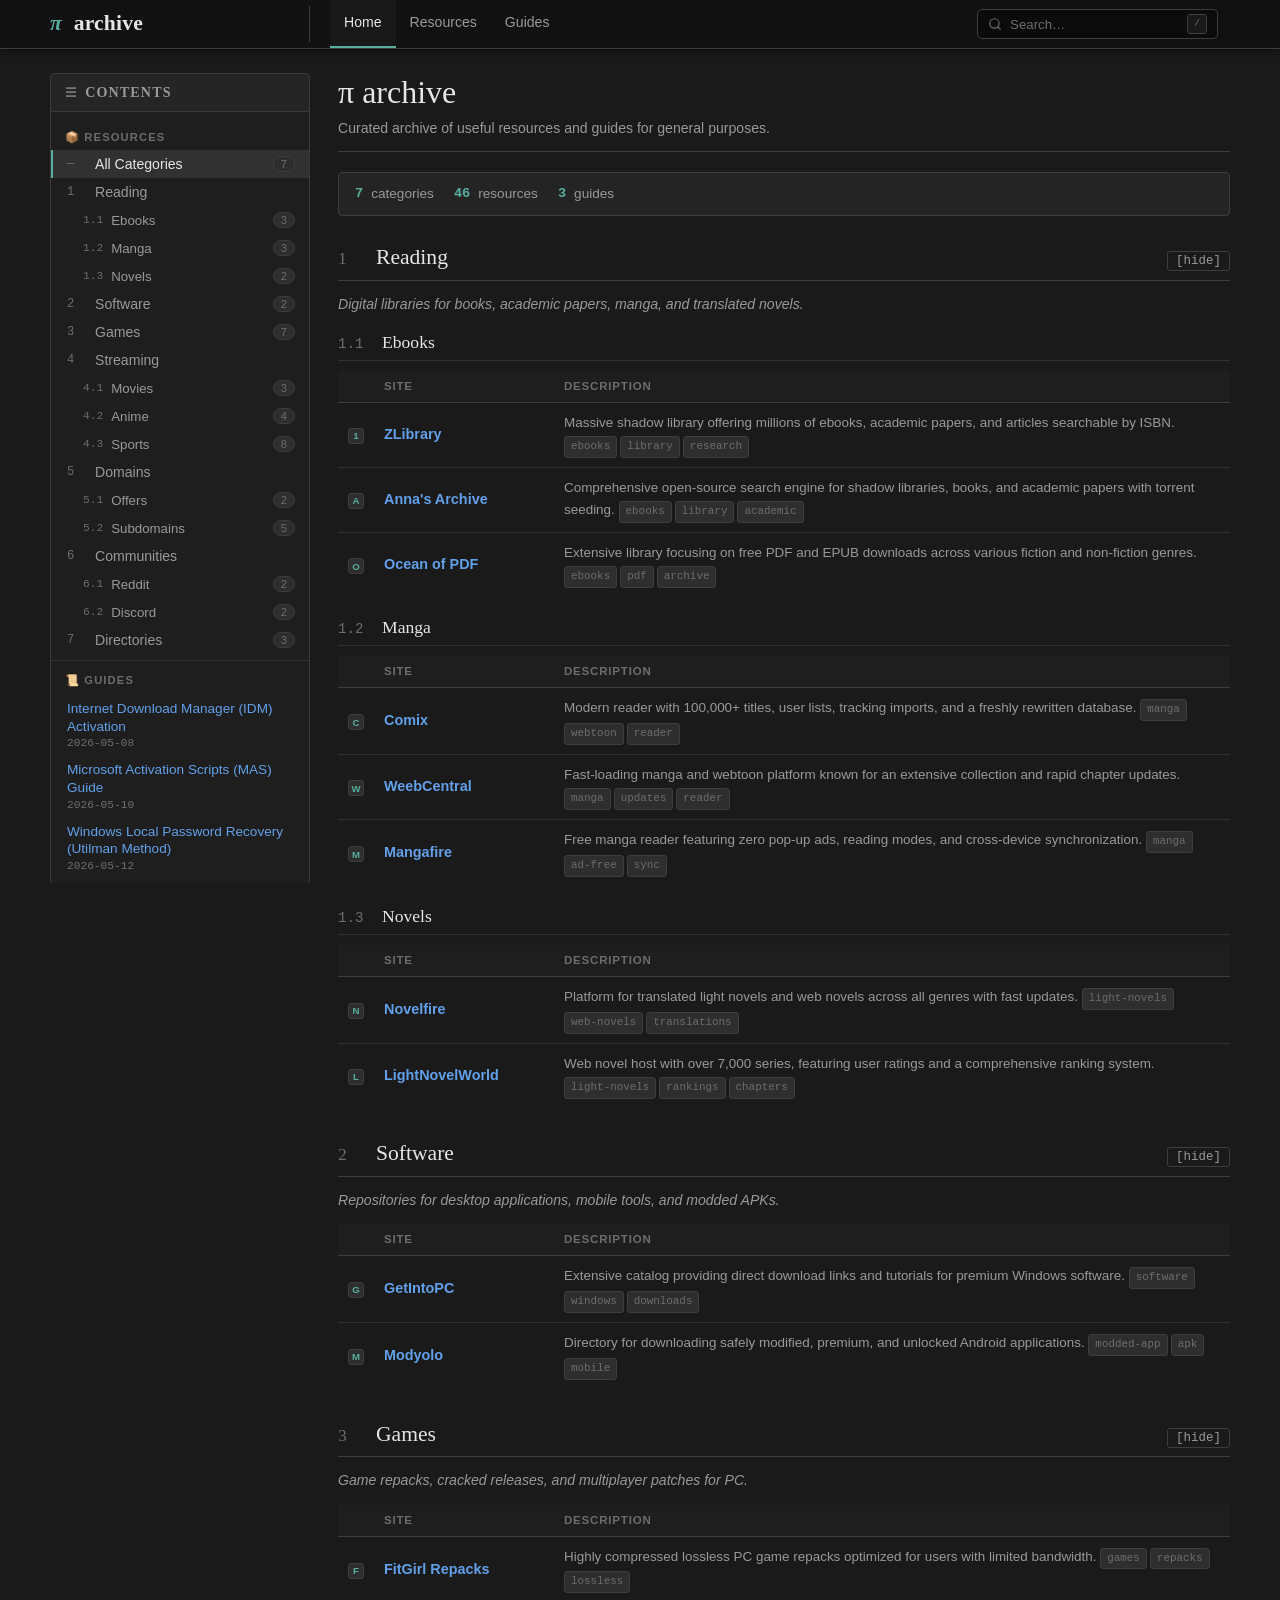
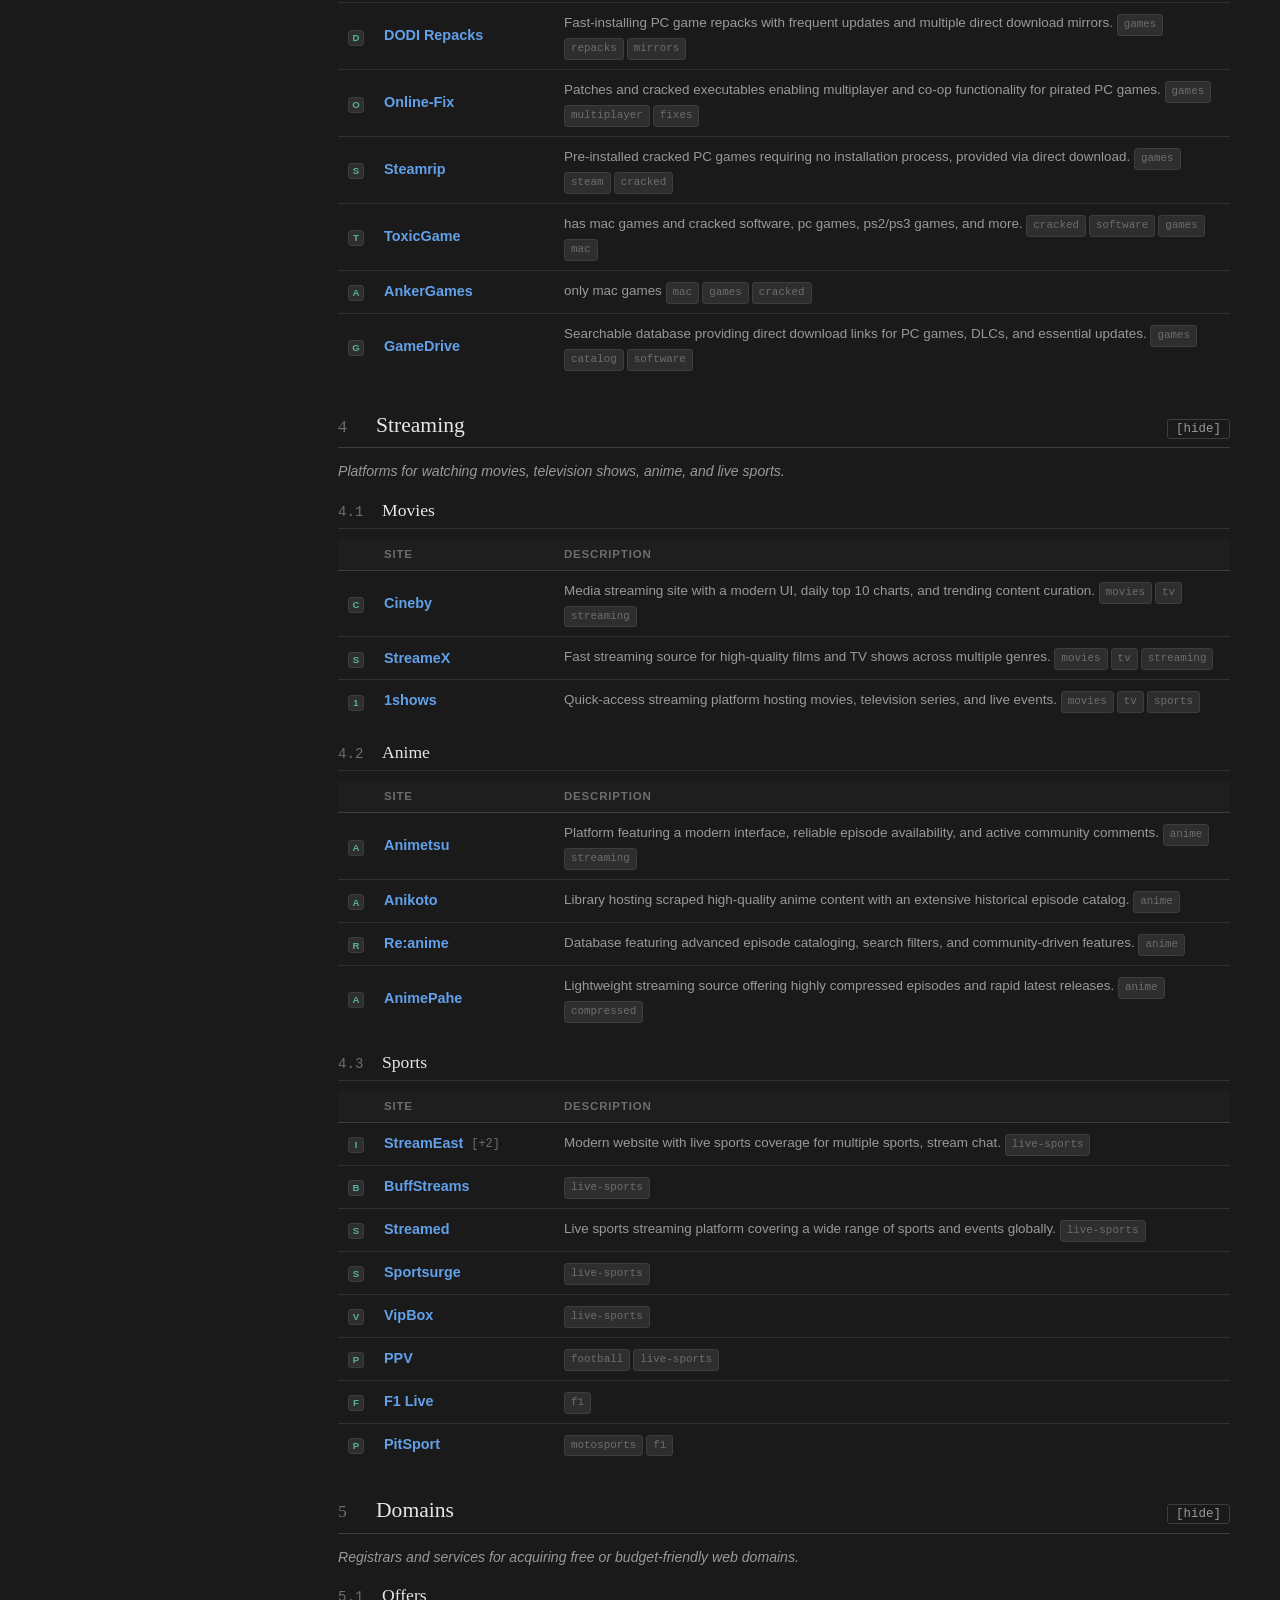
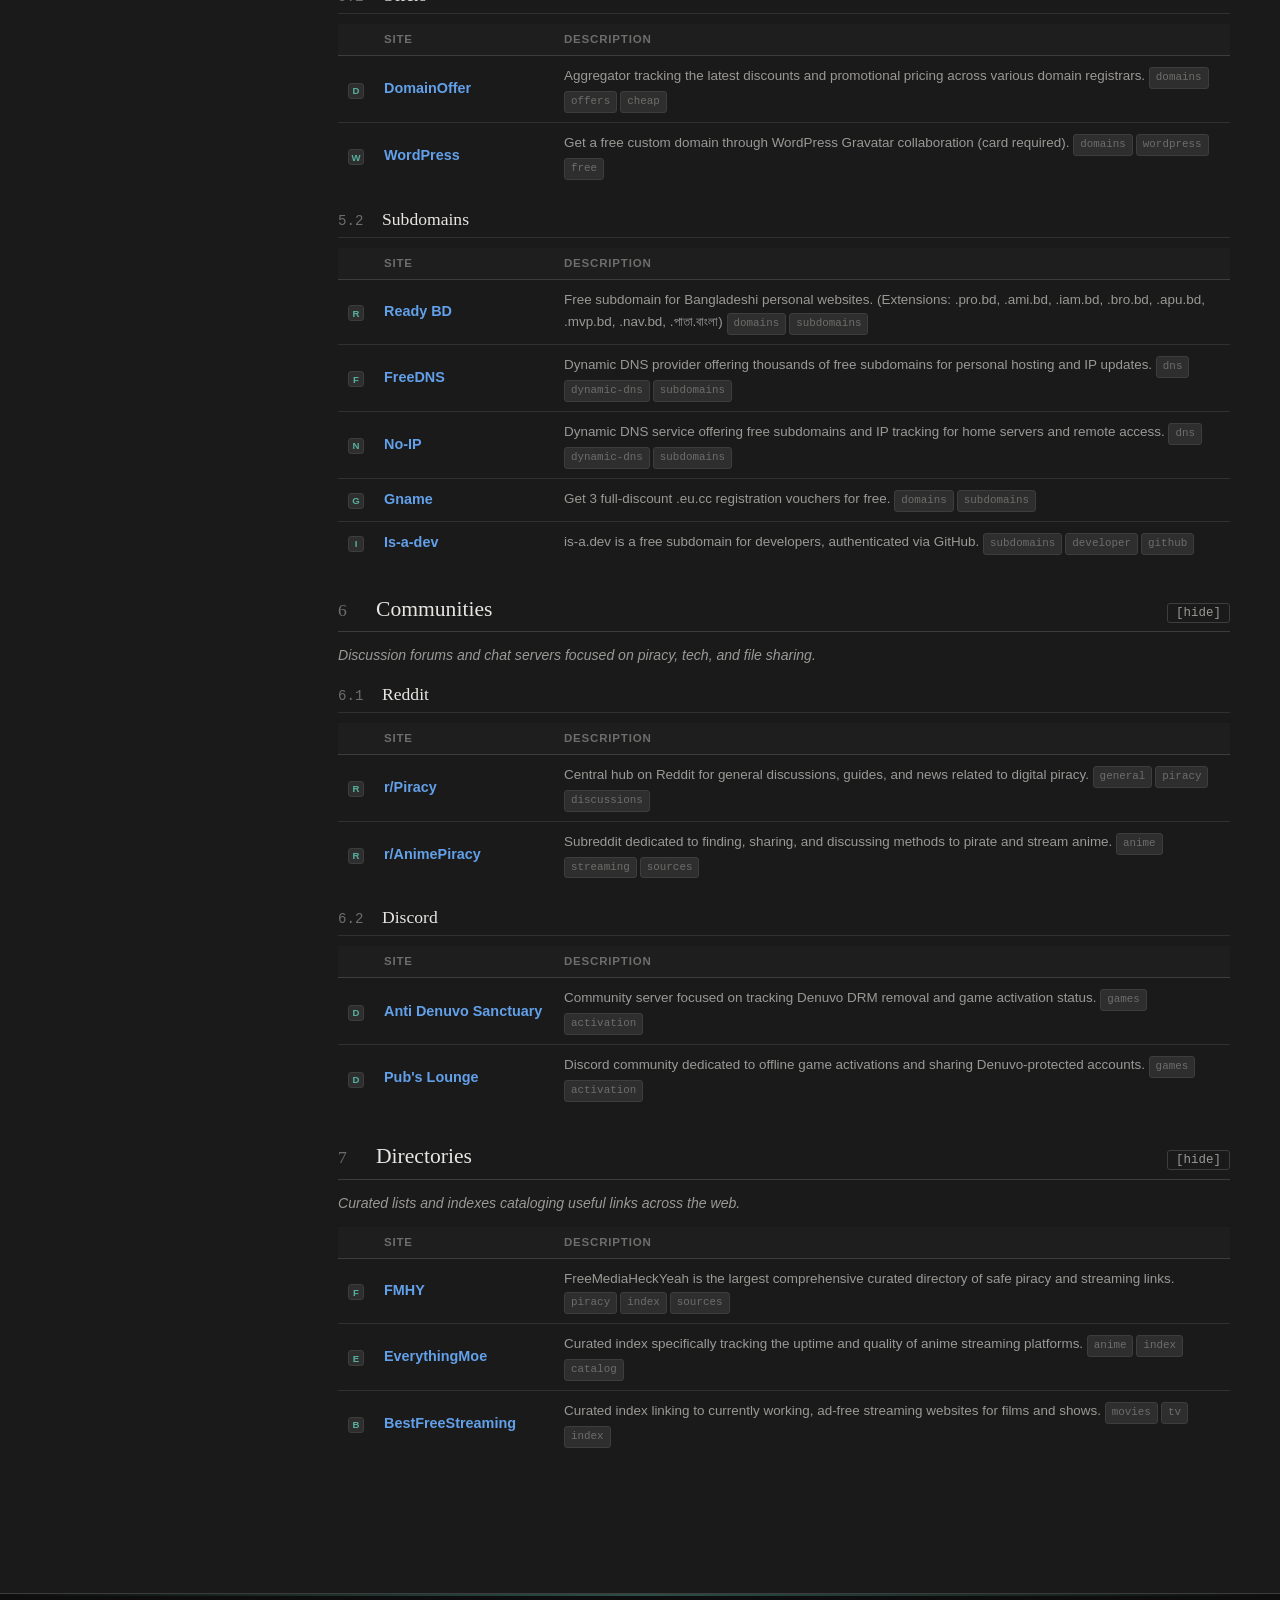
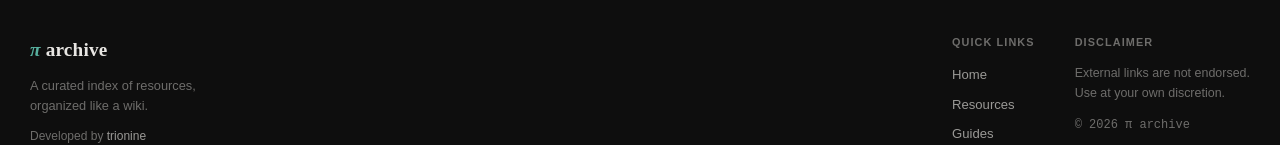
==== commit 83856a86: "added mobile drawer functionality and new links for games and sports" ====
--- a/index.html
+++ b/index.html
@@ -92,6 +92,9 @@
     </div>
   </footer>
 
+  <!-- Mobile drawer backdrop -->
+  <div class="drawer-backdrop" id="drawer-backdrop" aria-hidden="true"></div>
+
   <script src="https://cdn.jsdelivr.net/npm/marked@12/marked.min.js"></script>
   <script src="script.js"></script>
 </body>
--- a/styles.css
+++ b/styles.css
@@ -114,12 +114,6 @@
 .logo h1 .logo-pi {
     color: var(--accent);
     font-style: italic;
-}
-
-.tagline {
-    font-size: 0.72rem;
-    color: var(--text-muted);
-    letter-spacing: 0.03em;
 }
 
 .main-nav {
@@ -182,18 +176,13 @@
 .nav-toggle[aria-expanded="true"] span:nth-child(1) {
     transform: translateY(7px) rotate(45deg);
 }
+
 .nav-toggle[aria-expanded="true"] span:nth-child(2) {
     opacity: 0;
 }
+
 .nav-toggle[aria-expanded="true"] span:nth-child(3) {
     transform: translateY(-7px) rotate(-45deg);
-}
-
-
-/* ── Search: highlighted row ── */
-.search-match {
-    outline: 1px solid var(--accent);
-    outline-offset: -1px;
 }
 
 /* ── Search: empty result notice ── */
@@ -262,7 +251,8 @@
     margin-left: auto;
     font-size: 0.8em;
     transition: transform 0.2s;
-    display: none; /* shown only on mobile */
+    display: none;
+    /* shown only on mobile */
 }
 
 .toc-title .toc-icon {
@@ -707,6 +697,95 @@
     margin-right: 3px;
 }
 
+/* ── Multi-URL badge & expandable row ── */
+.col-name-inner {
+    display: flex;
+    align-items: center;
+    gap: 8px;
+    flex-wrap: wrap;
+}
+
+/* "[+3]" monospace badge — matches wiki [hide]/[show] style */
+.url-count-badge {
+    display: inline;
+    font-size: 0.75rem;
+    font-family: 'Liberation Mono', monospace;
+    color: var(--text-dim);
+    background: transparent;
+    border: none;
+    padding: 0;
+    cursor: pointer;
+    user-select: none;
+    transition: color 0.1s;
+}
+
+.url-count-badge:hover {
+    color: var(--link);
+}
+
+.url-count-badge--open {
+    color: var(--text-muted);
+}
+
+/* Hidden expand row — collapsed by default */
+.mirror-expand-row {
+    display: none;
+}
+
+.mirror-expand-row.mirror-row-open {
+    display: table-row;
+}
+
+.mirror-expand-cell {
+    padding: 4px 10px 8px 46px !important;
+    border-bottom: 1px solid var(--border-soft) !important;
+    border-top: 1px solid var(--border-soft);
+}
+
+.mirror-expand-inner {
+    display: flex;
+    align-items: baseline;
+    gap: 8px;
+    flex-wrap: wrap;
+}
+
+.mirror-expand-label {
+    font-size: 0.72rem;
+    font-family: 'Liberation Mono', monospace;
+    color: var(--text-dim);
+    white-space: nowrap;
+    flex-shrink: 0;
+}
+
+.mirror-expand-links {
+    display: flex;
+    flex-wrap: wrap;
+    gap: 0;
+}
+
+/* Plain link list separated by middots — wiki style */
+.mirror-url-btn {
+    font-size: 0.8rem;
+    font-family: 'Liberation Mono', monospace;
+    color: var(--link);
+    text-decoration: none;
+    padding: 0;
+    white-space: nowrap;
+}
+
+.mirror-url-btn::after {
+    content: ' · ';
+    color: var(--text-dim);
+}
+
+.mirror-url-btn:last-child::after {
+    content: '';
+}
+
+.mirror-url-btn:hover {
+    text-decoration: underline;
+}
+
 /* ── Guide / Post View ── */
 .guide-article {
     background: var(--bg-panel);
@@ -806,30 +885,6 @@
     font-size: 0.9rem;
 }
 
-.step-num {
-    background: var(--bg-hover);
-    border: 1px solid var(--border);
-    color: var(--accent);
-    min-width: 22px;
-    height: 22px;
-    display: flex;
-    align-items: center;
-    justify-content: center;
-    border-radius: 50%;
-    font-size: 0.75rem;
-    font-weight: 700;
-    font-family: monospace;
-    flex-shrink: 0;
-    margin-top: 2px;
-}
-
-.divider {
-    text-align: center;
-    color: var(--text-dim);
-    margin: 16px 0;
-    letter-spacing: 4px;
-}
-
 /* ── Rendered Markdown body ── */
 .guide-desc-lead {
     color: var(--text-muted);
@@ -1181,15 +1236,19 @@
     .toc-title {
         cursor: pointer;
     }
+
     .toc-title:hover {
-        background: rgba(255,255,255,0.05);
-    }
+        background: rgba(255, 255, 255, 0.05);
+    }
+
     .toc-chevron {
         display: block;
     }
+
     .toc-nav.toc-collapsed {
         display: none;
     }
+
     .toc-title[aria-expanded="false"] .toc-chevron {
         transform: rotate(-90deg);
     }
@@ -1223,12 +1282,14 @@
 }
 
 @media (max-width: 640px) {
-    /* Header becomes 2-row on mobile */
+
+    /* Header becomes single-row on mobile */
     .header-content {
-        flex-wrap: wrap;
-        height: auto;
+        flex-wrap: nowrap;
+        height: 48px;
         padding: 0 14px;
         gap: 0;
+        position: relative;
     }
 
     .logo {
@@ -1241,7 +1302,8 @@
     .nav-toggle {
         display: flex;
         margin-left: auto;
-        margin-right: 8px;
+        margin-right: 6px;
+        order: 2;
     }
 
     /* Hide search text box; replace with icon-only button controlled by JS */
@@ -1256,6 +1318,7 @@
         background: transparent;
         border-color: transparent;
         overflow: hidden;
+        order: 3;
     }
 
     .header-search.search-open {
@@ -1263,7 +1326,7 @@
         min-width: 0;
         flex: 1;
         padding: 0 10px;
-        background: rgba(0,0,0,0.35);
+        background: rgba(0, 0, 0, 0.35);
         border-color: var(--border);
     }
 
@@ -1279,14 +1342,20 @@
         display: none;
     }
 
-    /* Nav hidden by default, shown when hamburger open */
+    /* Nav dropdown hidden by default — appears BELOW header as a dropdown */
     .main-nav {
         display: none;
-        width: 100%;
+        position: fixed;
+        top: 48px;
+        left: 0;
+        right: 0;
         flex-direction: column;
         padding: 0;
         border-top: 1px solid var(--border);
+        border-bottom: 1px solid var(--border);
         background: #111;
+        z-index: 299;
+        box-shadow: 0 4px 16px rgba(0,0,0,0.6);
     }
 
     .main-nav.nav-open {
@@ -1307,7 +1376,64 @@
         background: var(--bg-hover);
     }
 
+    /* ── LEFT SIDEBAR as a slide-in DRAWER on mobile ── */
+    .left-sidebar {
+        position: fixed;
+        top: 0;
+        left: 0;
+        width: min(82vw, 300px);
+        height: 100dvh;
+        background: var(--toc-bg);
+        border-right: 1px solid var(--toc-bdr);
+        z-index: 400;
+        overflow-y: auto;
+        scrollbar-width: thin;
+        scrollbar-color: var(--border) transparent;
+        transform: translateX(-105%);
+        transition: transform 0.28s cubic-bezier(0.4, 0, 0.2, 1);
+        padding-top: 0;
+        display: flex;
+        flex-direction: column;
+    }
+
+    .left-sidebar.drawer-open {
+        transform: translateX(0);
+    }
+
+    /* "CONTENTS" divider label (reuse toc-title) */
+    .left-sidebar .toc-title {
+        display: flex;
+        cursor: default;
+        pointer-events: none;
+        border-bottom: 1px solid var(--toc-bdr);
+    }
+
+    /* Hide chevron in drawer (no collapse) */
+    .left-sidebar .toc-chevron {
+        display: none;
+    }
+
+    /* Backdrop overlay */
+    .drawer-backdrop {
+        display: none;
+        position: fixed;
+        inset: 0;
+        background: rgba(0, 0, 0, 0.55);
+        z-index: 390;
+        backdrop-filter: blur(2px);
+        -webkit-backdrop-filter: blur(2px);
+        opacity: 0;
+        transition: opacity 0.25s ease;
+    }
+
+    .drawer-backdrop.visible {
+        display: block;
+        opacity: 1;
+    }
+
+    /* Main content takes full width (no sidebar column) */
     .page-layout {
+        grid-template-columns: 1fr;
         padding: 12px 14px 40px;
     }
 
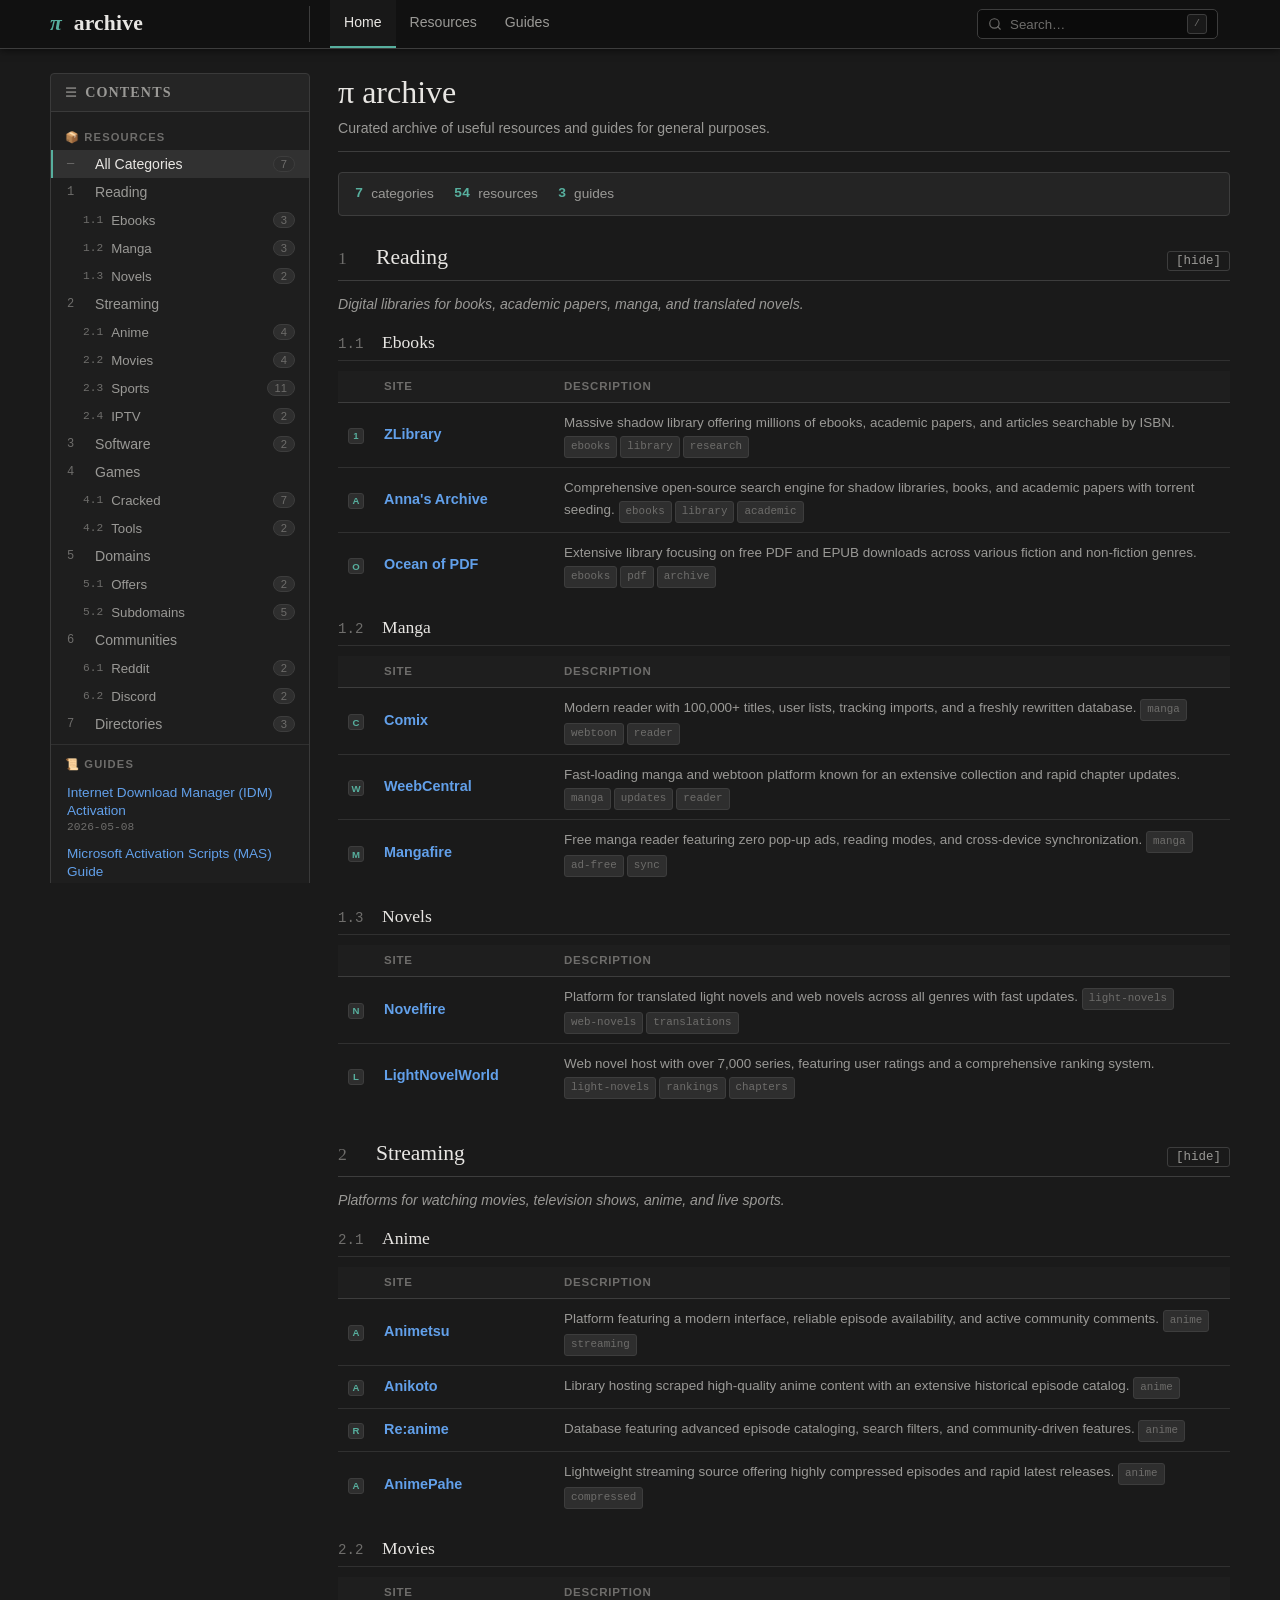
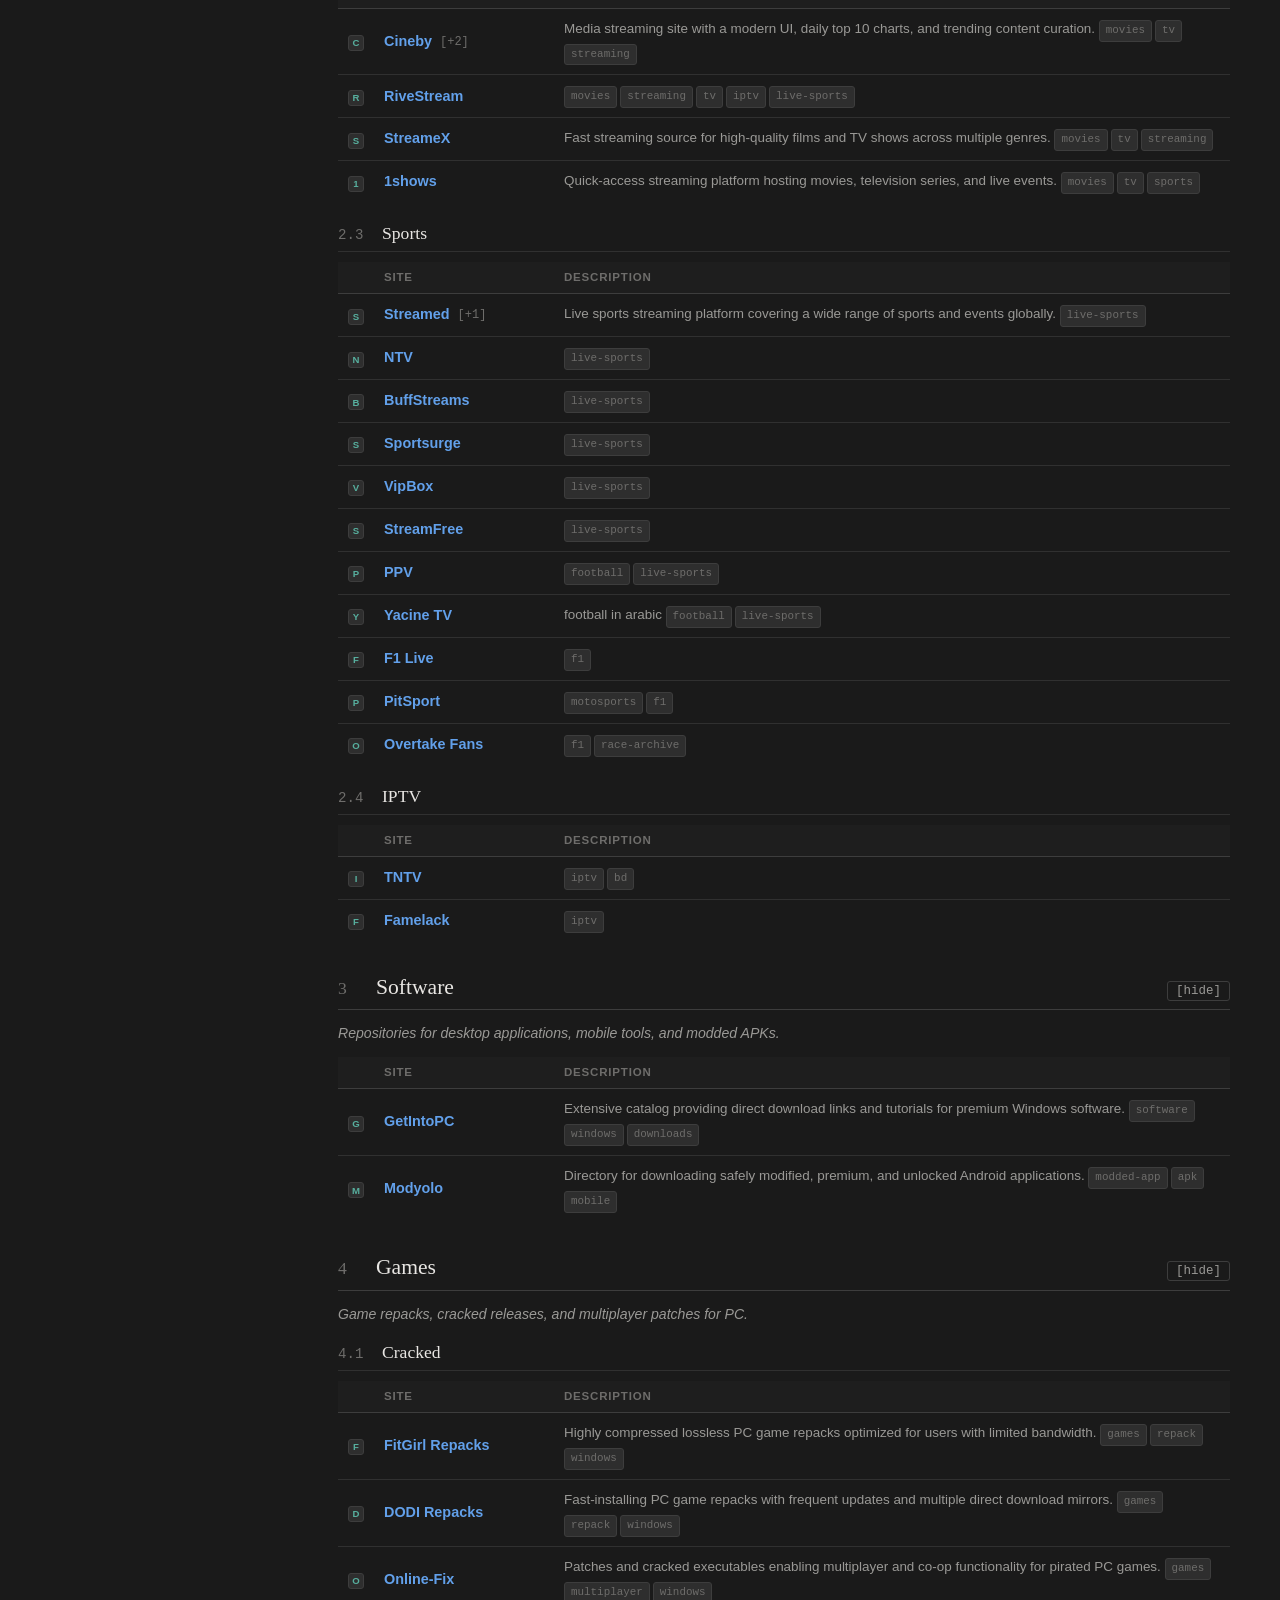
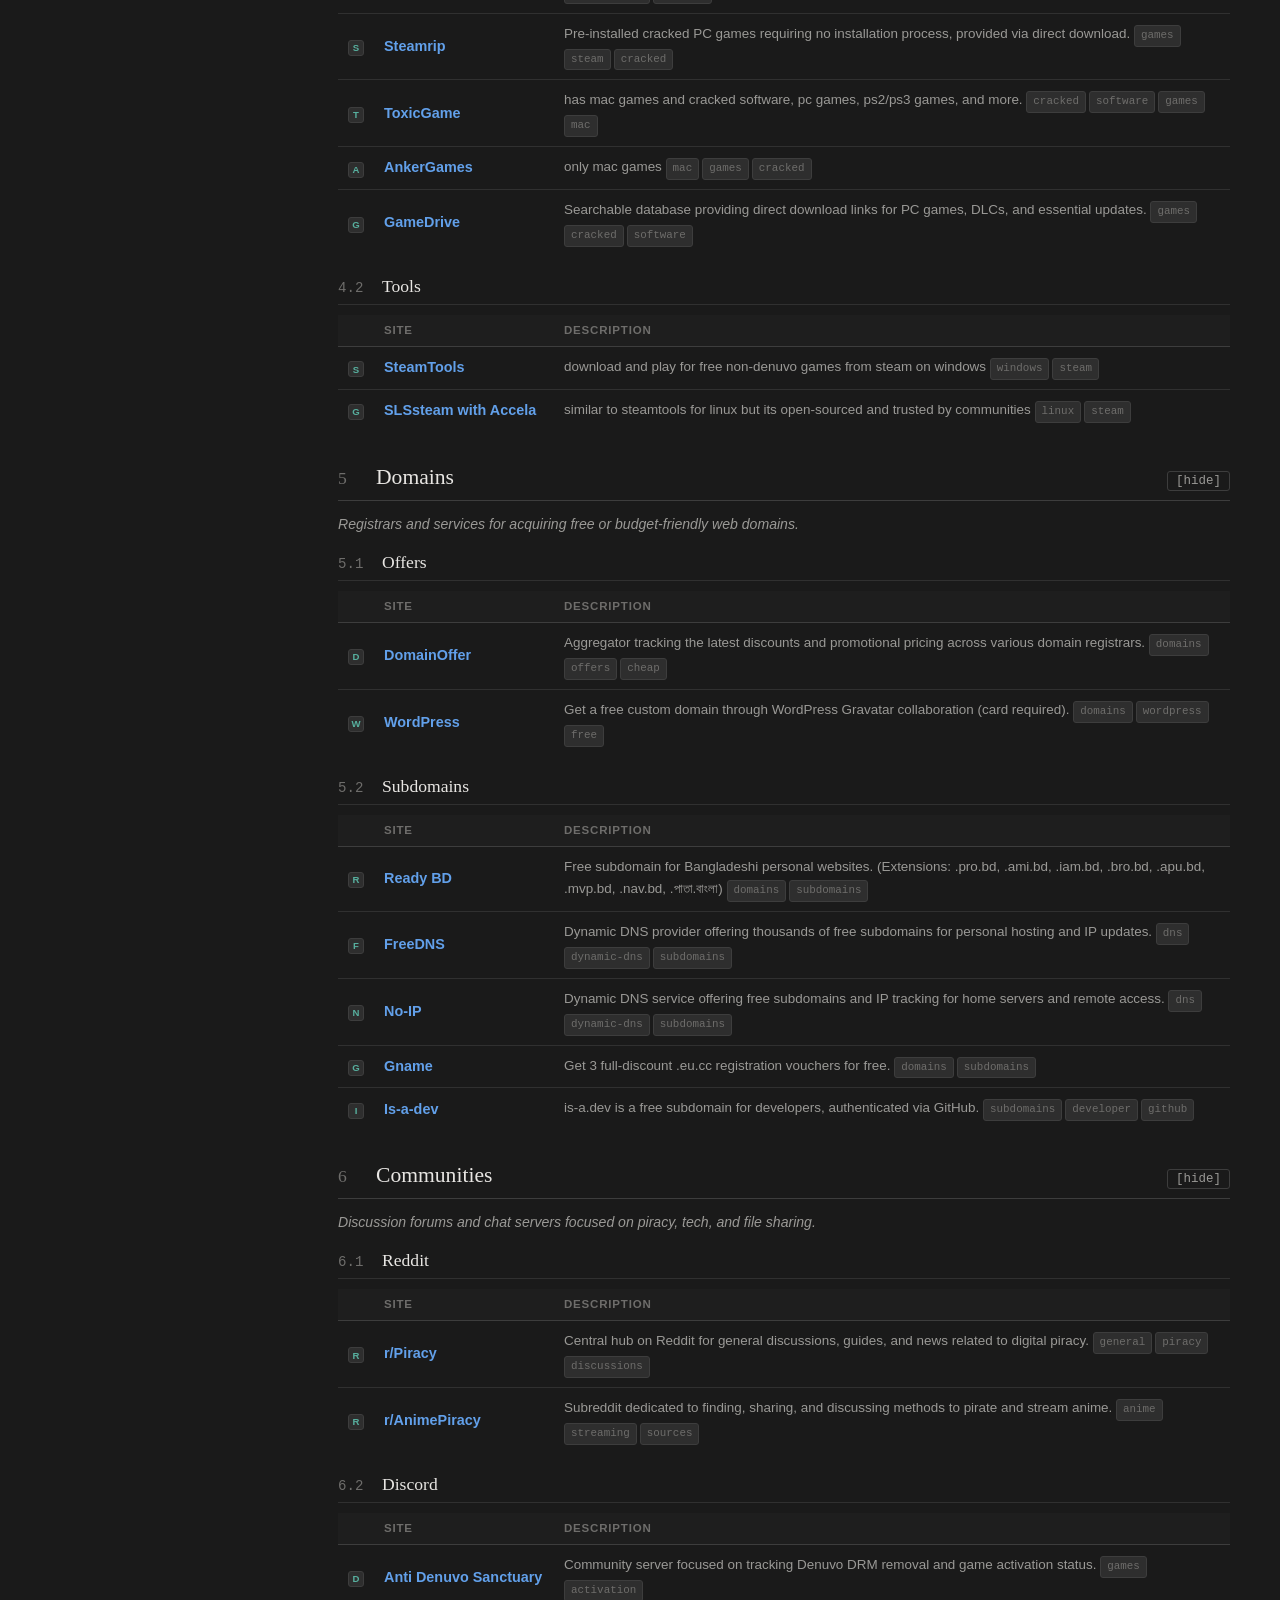
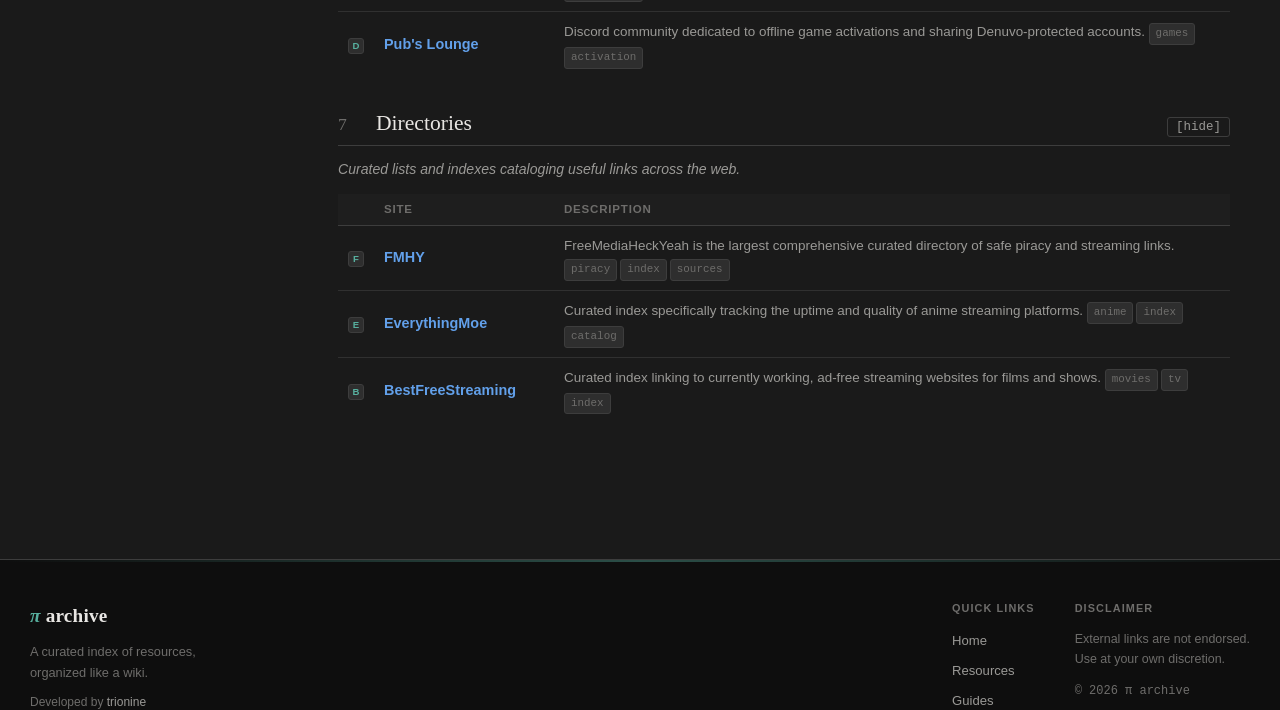
==== commit 7c29e07e: "json to js and new links" ====
--- a/index.html
+++ b/index.html
@@ -96,6 +96,7 @@
   <div class="drawer-backdrop" id="drawer-backdrop" aria-hidden="true"></div>
 
   <script src="https://cdn.jsdelivr.net/npm/marked@12/marked.min.js"></script>
+  <script src="links.js"></script>
   <script src="script.js"></script>
 </body>
 
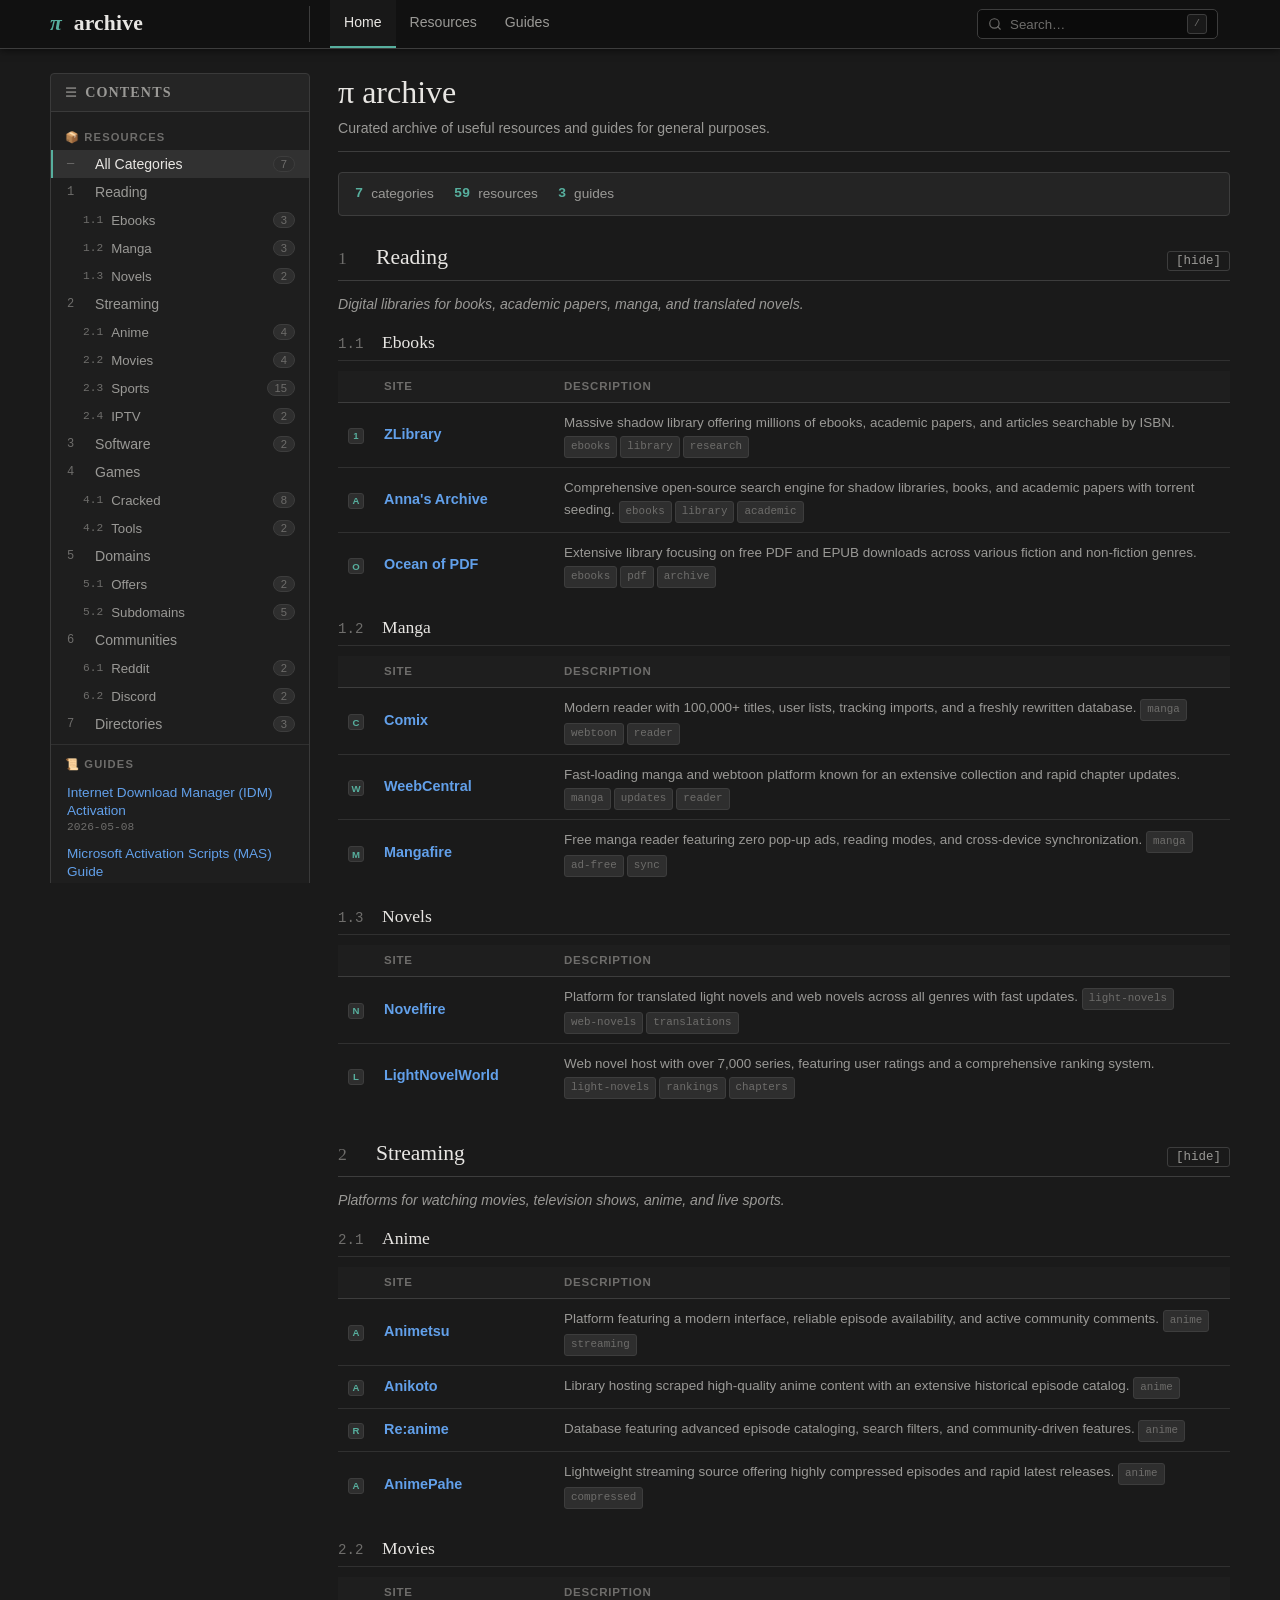
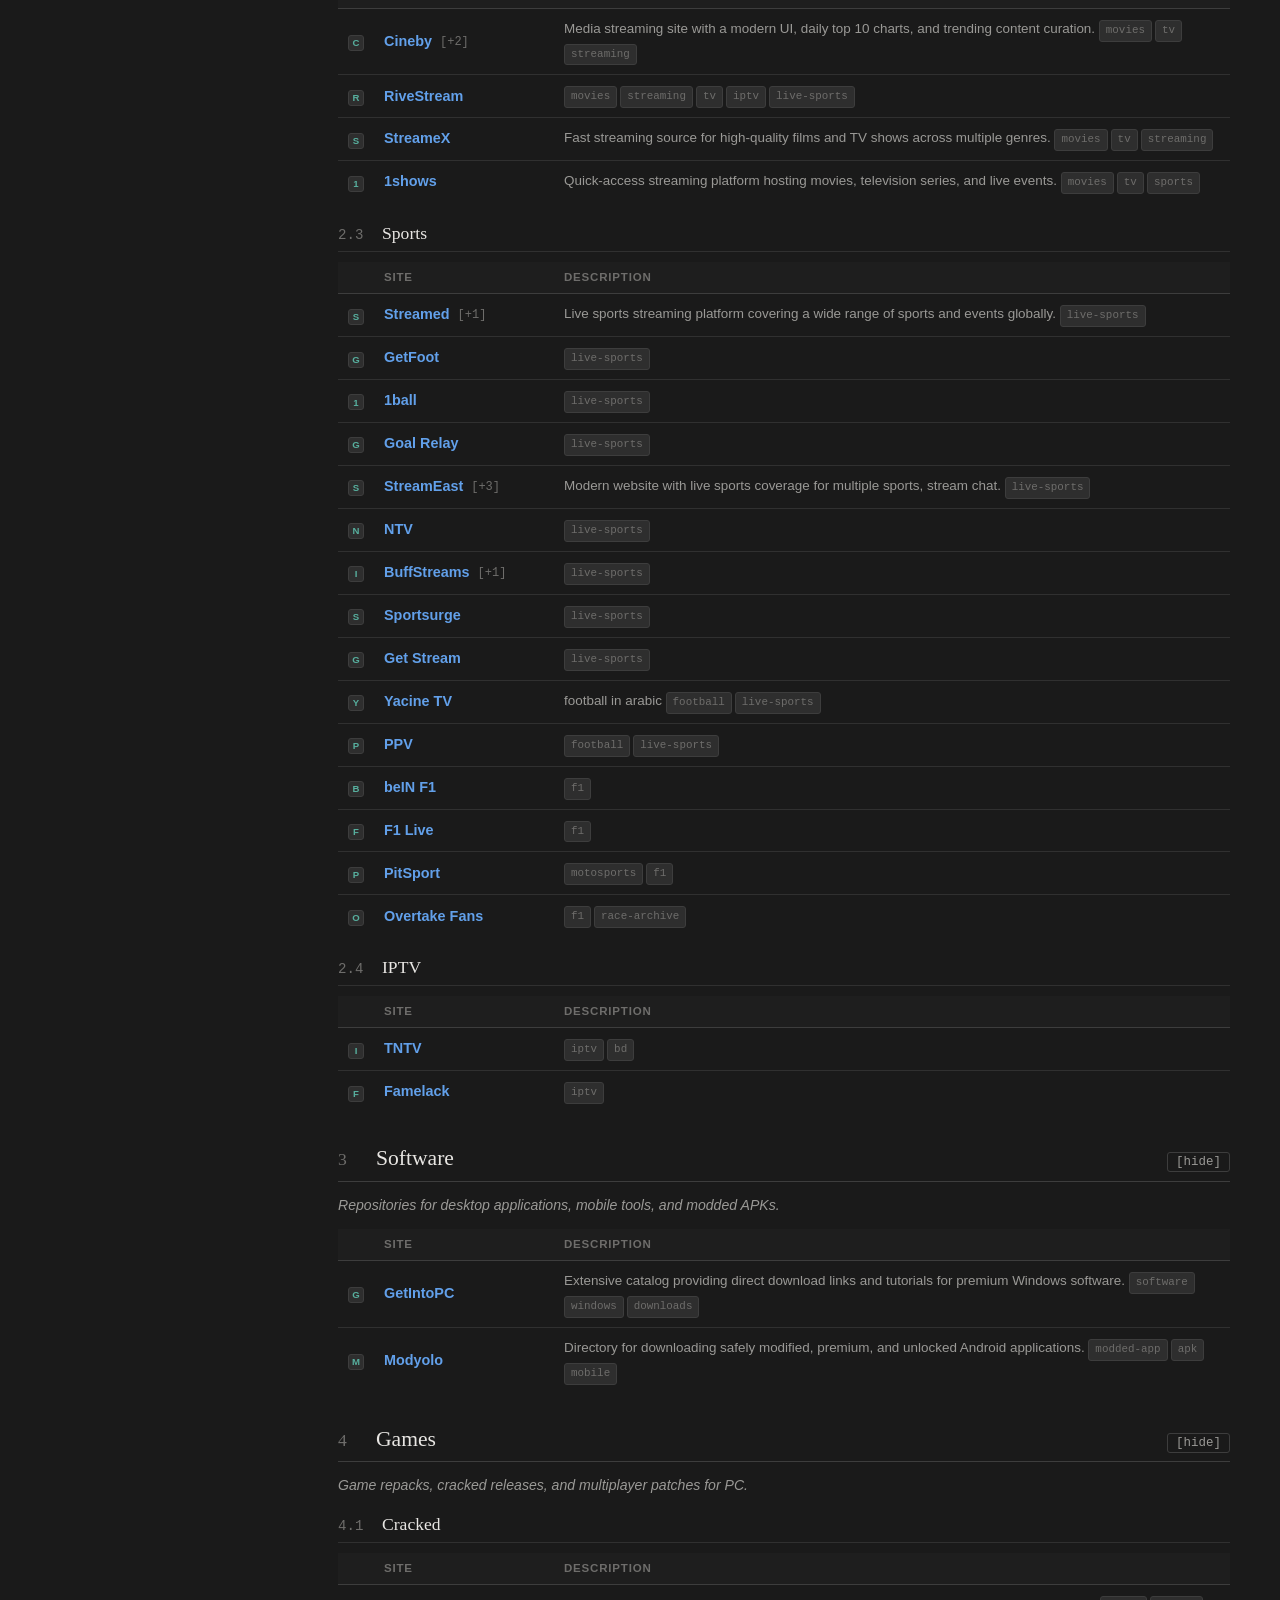
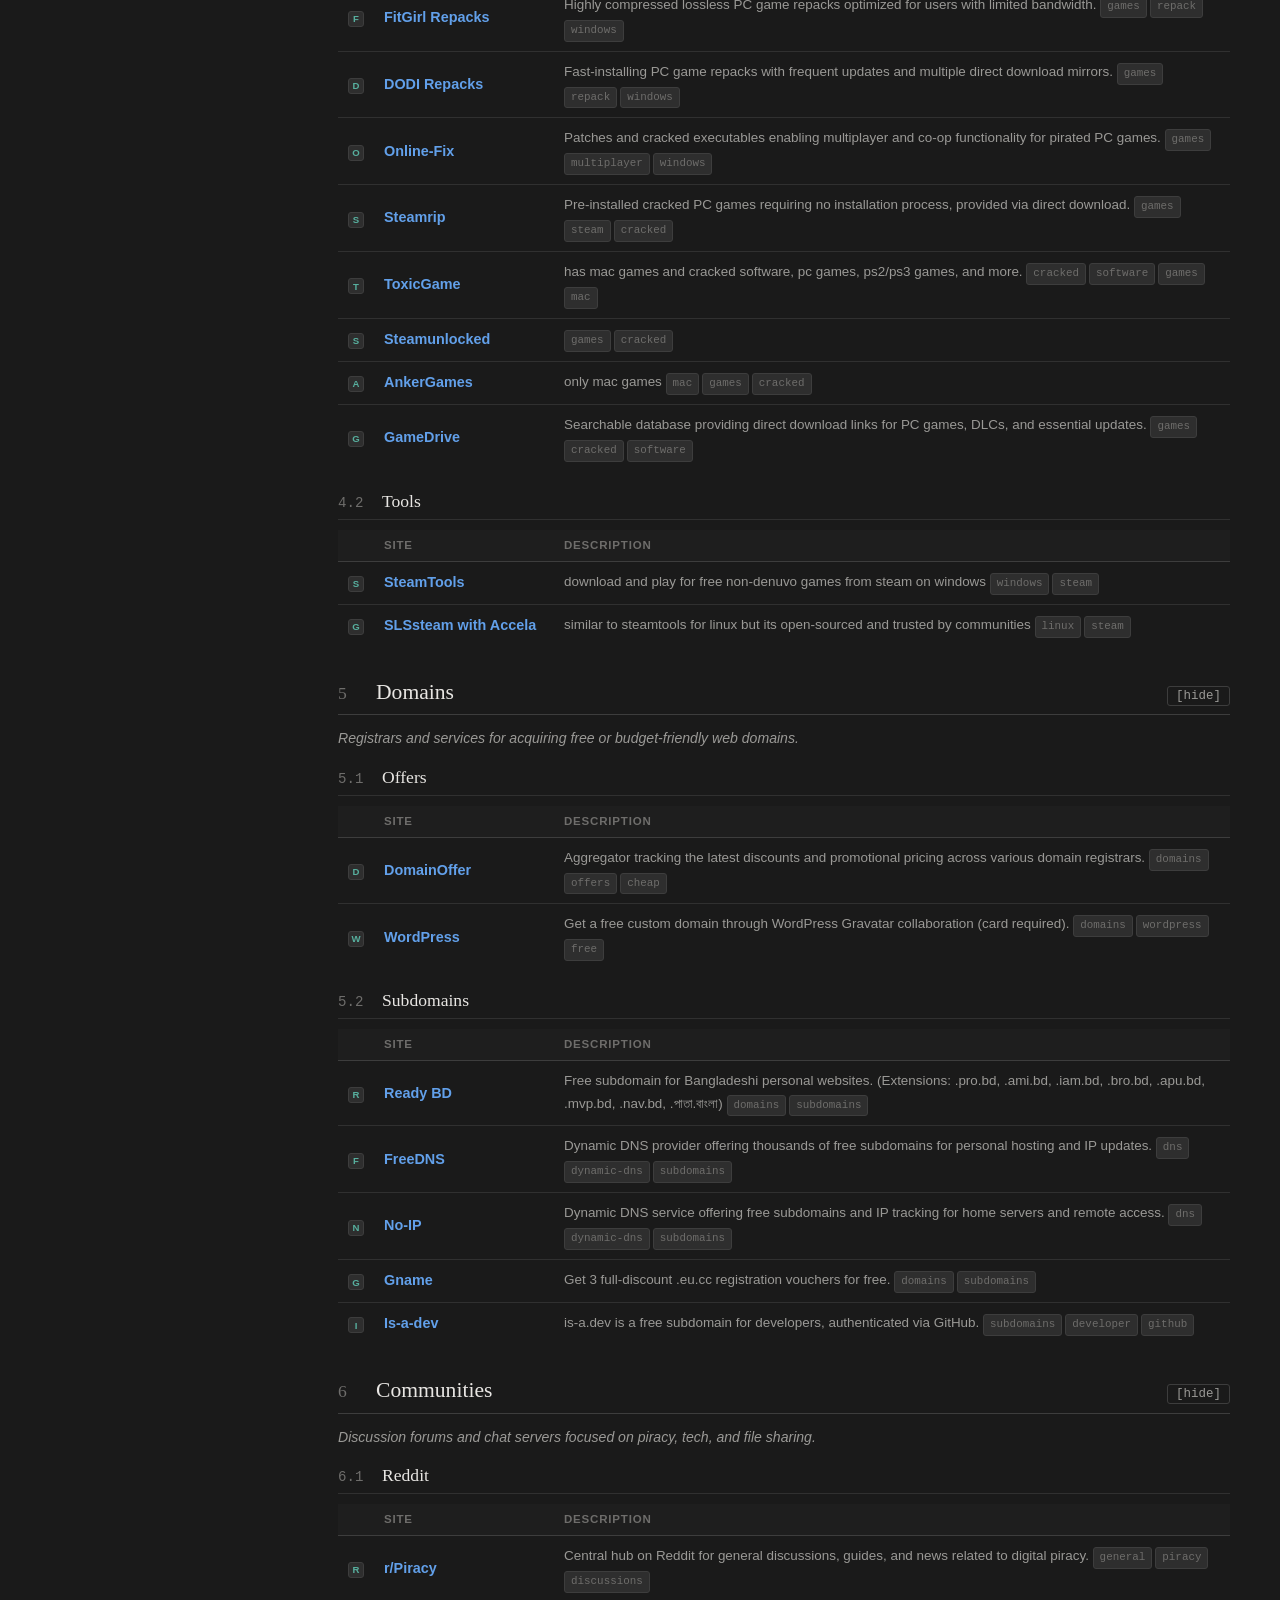
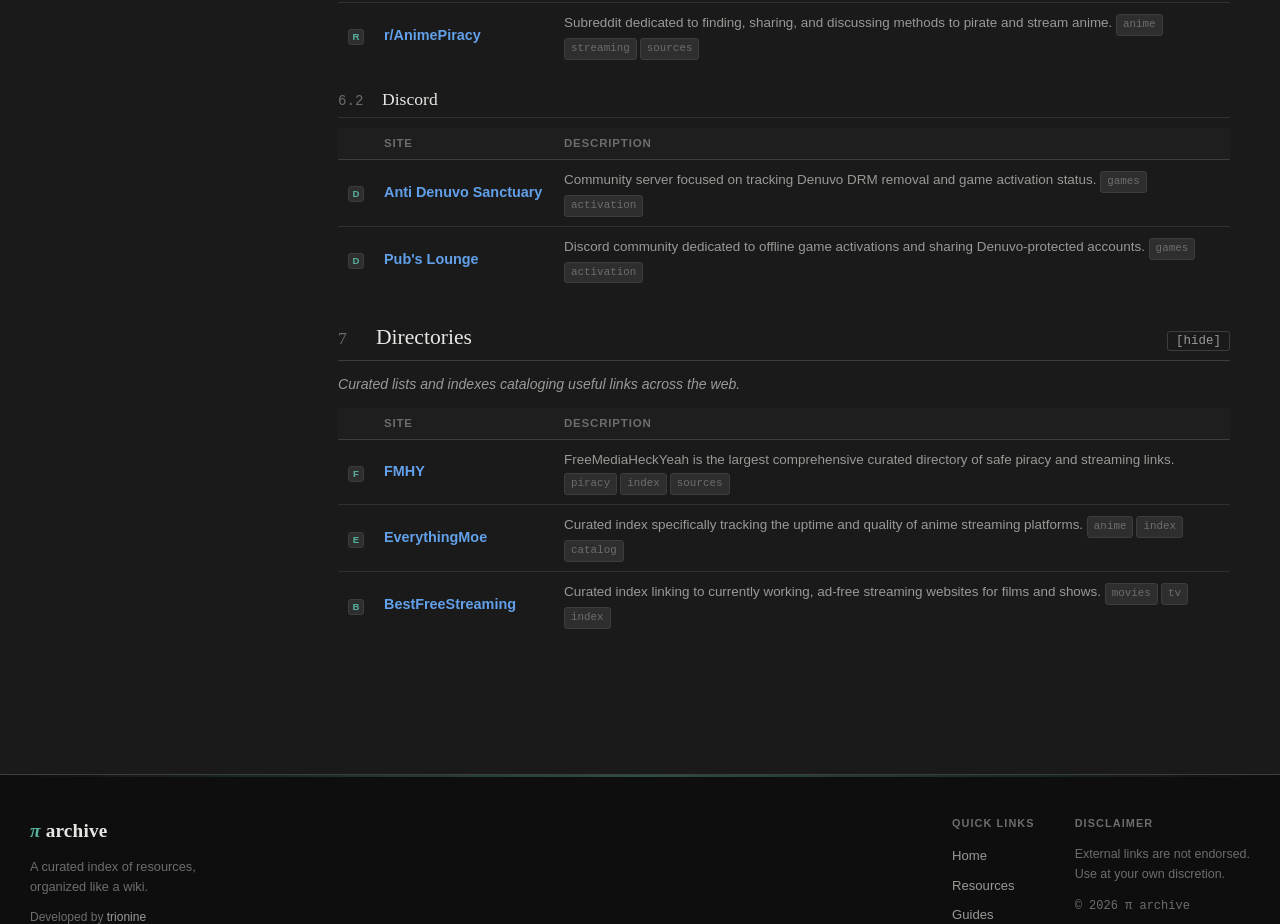
==== commit 420cedc1: "chore: migrate domain to trionine.com and add Steamunlocked link with footer formatting updates" ====
--- a/index.html
+++ b/index.html
@@ -68,12 +68,18 @@
     </main>
   </div>
 
+  <!-- footer -->
   <footer class="site-footer" role="contentinfo">
     <div class="footer-inner">
       <div class="footer-brand">
         <span class="footer-logo"><span class="logo-pi">π</span> archive</span>
-        <p class="footer-tagline">A curated index of resources,<br>organized like a wiki.</p>
-        <p class="footer-dev">Developed by <a href="https://trionine.xyz" target="_blank" rel="noopener noreferrer">trionine</a></p>
+        <p class="footer-tagline">
+          A curated index of resources,<br />organized like a wiki.
+        </p>
+        <p class="footer-dev">
+          Developed by
+          <a href="https://trionine.com" target="_blank" rel="noopener noreferrer">trionine</a>
+        </p>
       </div>
 
       <div class="footer-links">
@@ -86,7 +92,9 @@
 
       <div class="footer-meta">
         <p class="footer-col-label">Disclaimer</p>
-        <p class="footer-note">External links are not endorsed.<br>Use at your own discretion.</p>
+        <p class="footer-note">
+          External links are not endorsed.<br />Use at your own discretion.
+        </p>
         <span class="footer-copy">© <span id="year">2026</span> π archive</span>
       </div>
     </div>
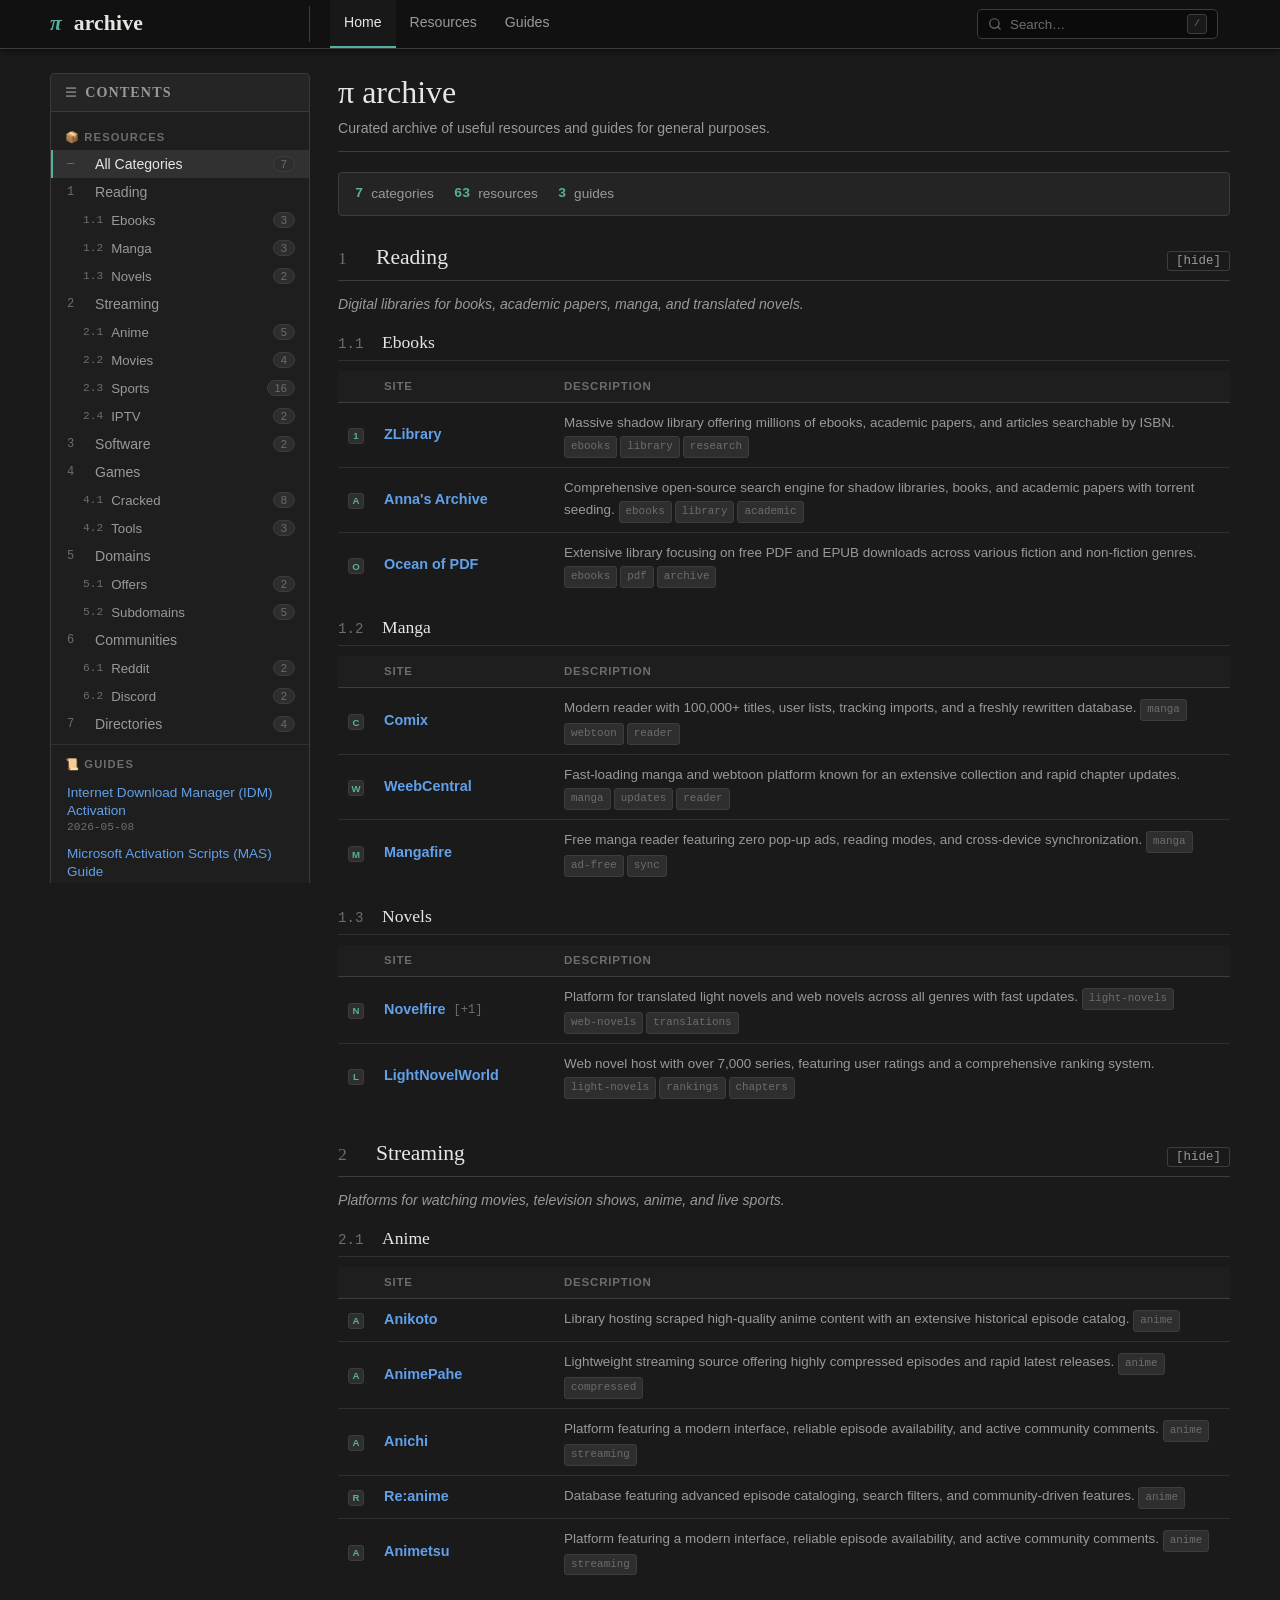
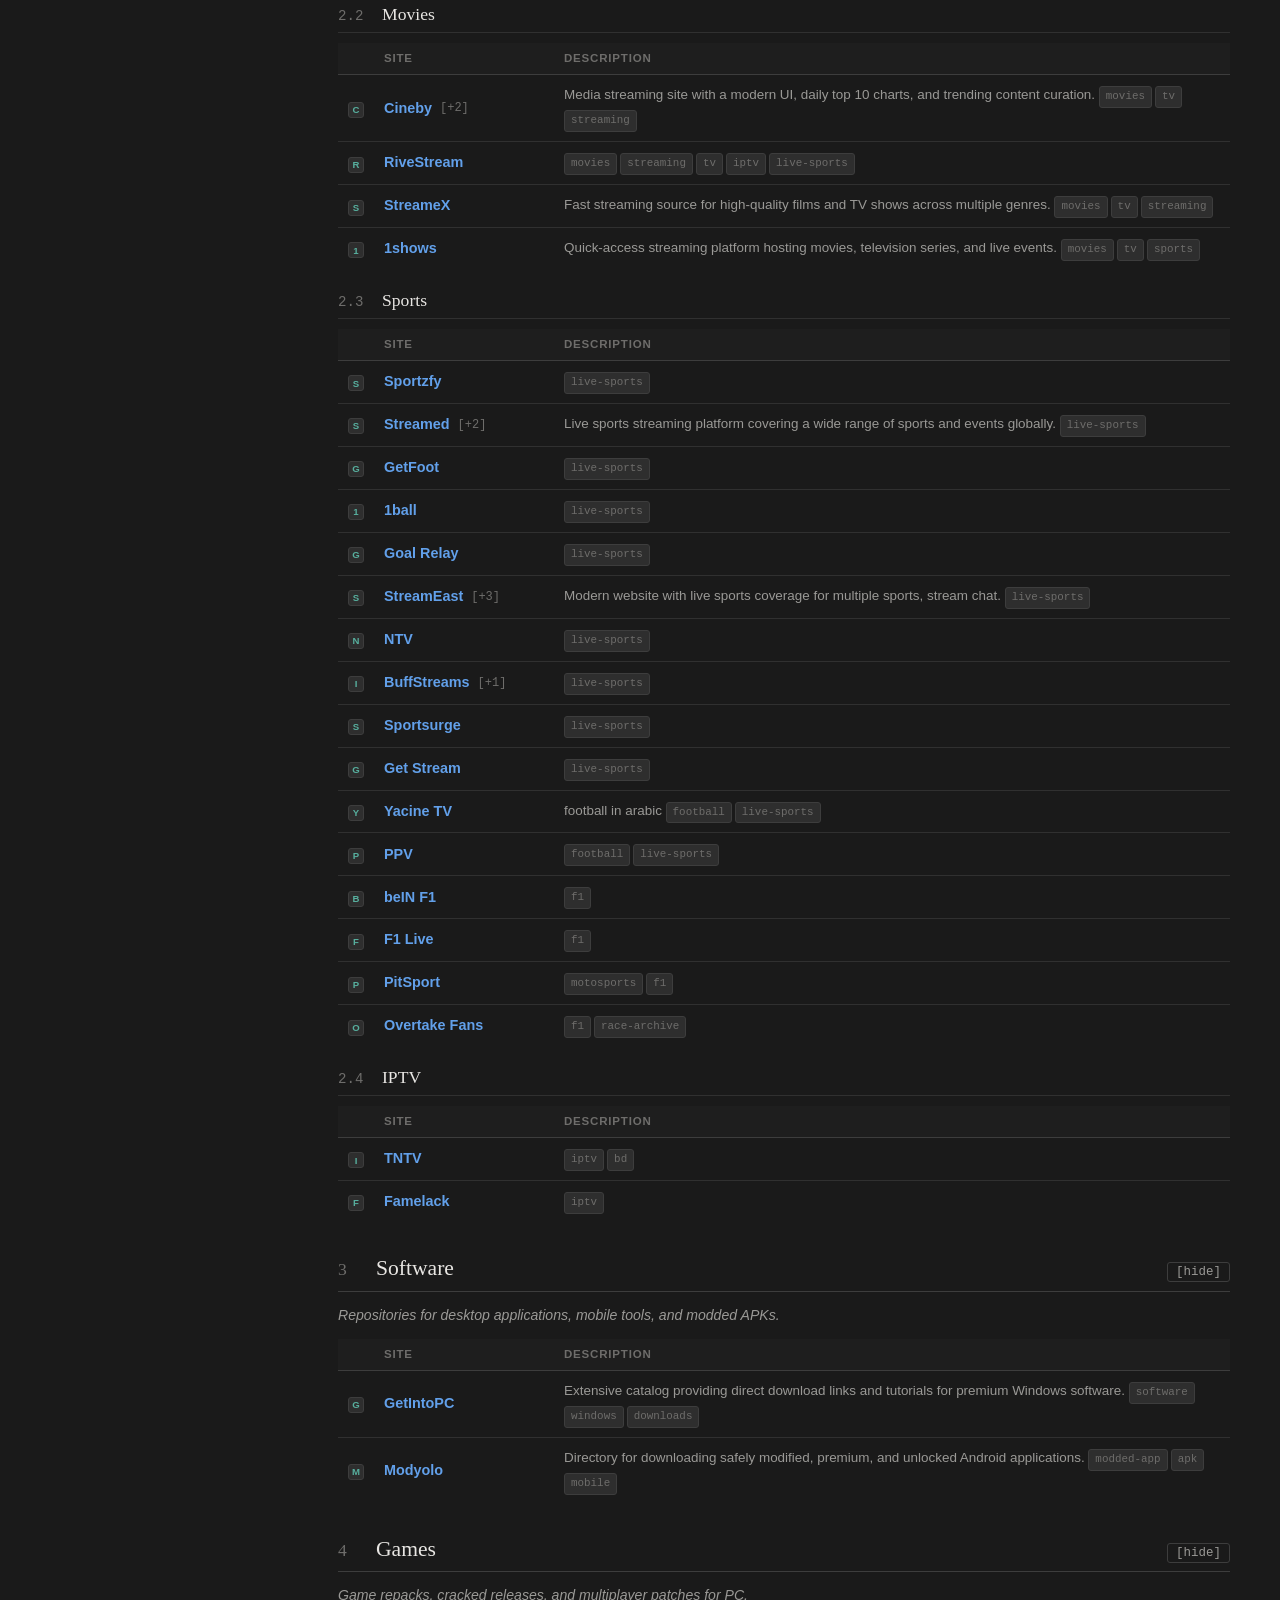
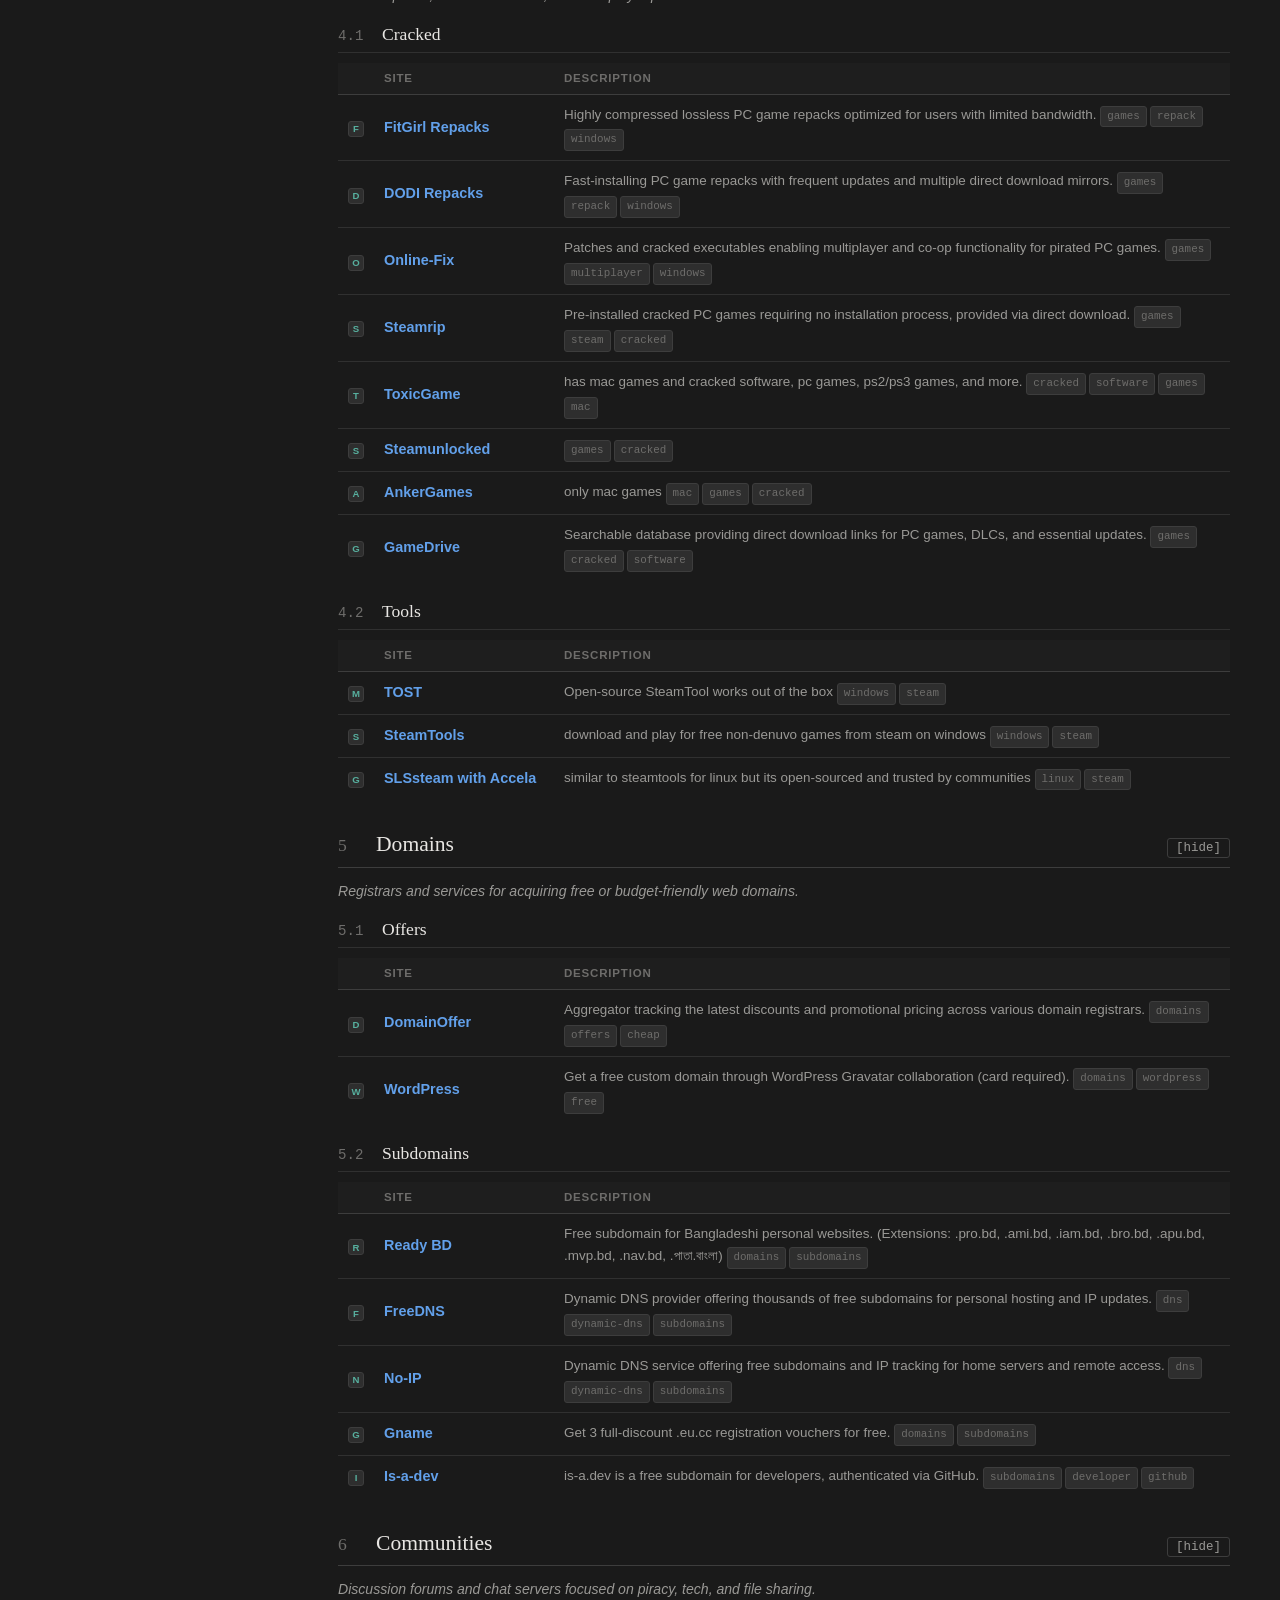
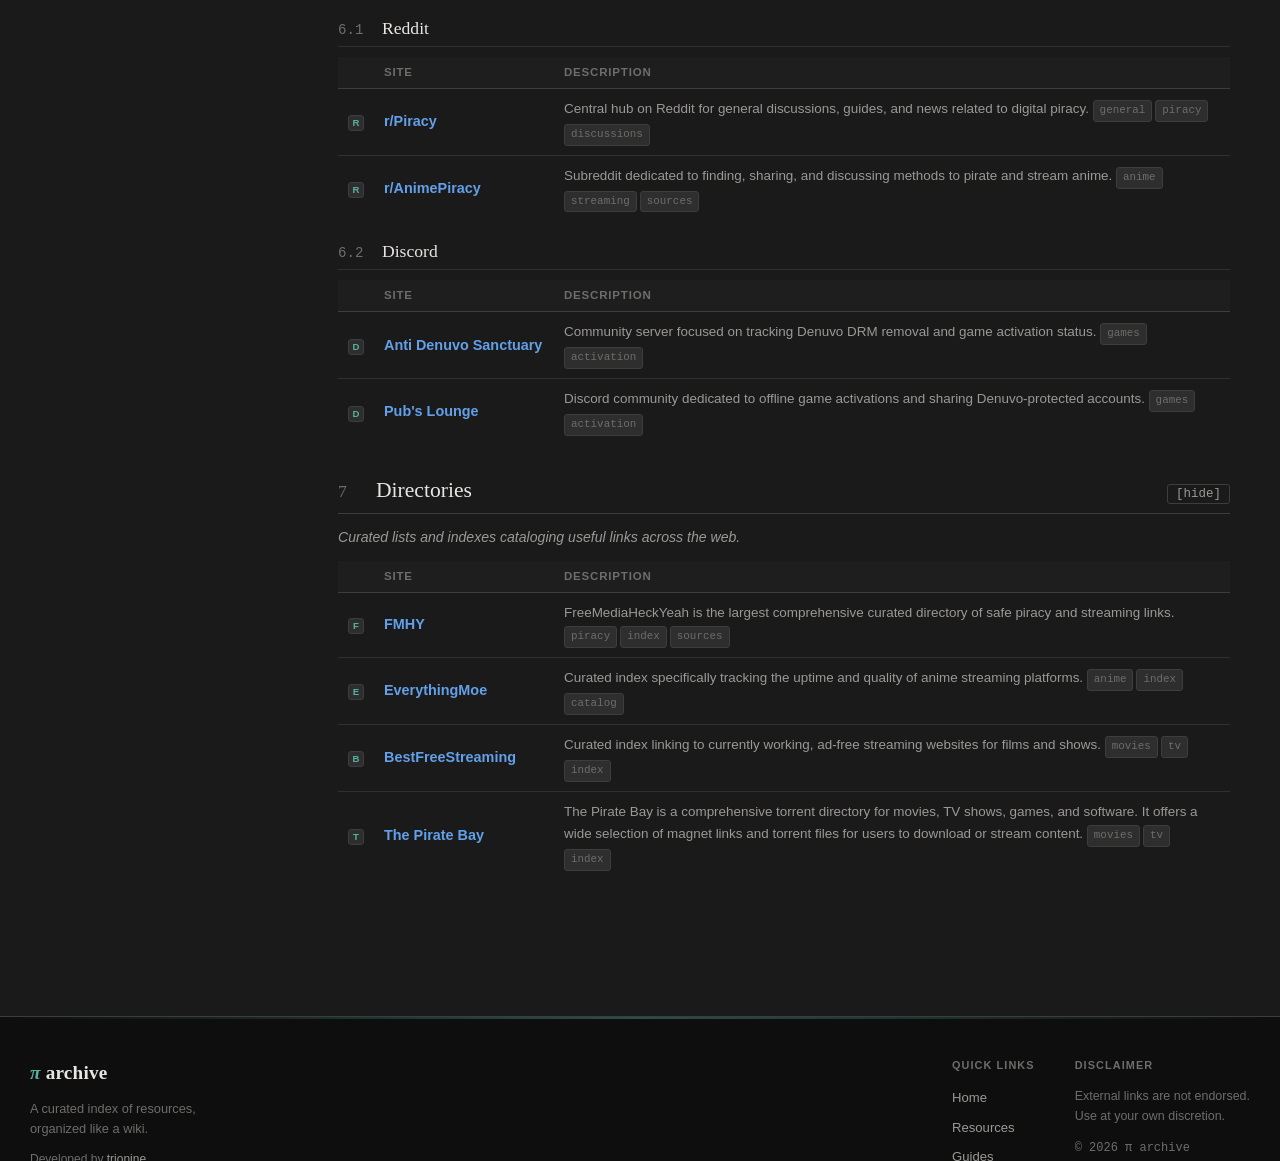
==== commit 077e2c84: "reference update" ====
--- a/index.html
+++ b/index.html
@@ -1,111 +1,158 @@
 <!doctype html>
 <html lang="en">
+  <head>
+    <meta charset="UTF-8" />
+    <meta name="viewport" content="width=device-width, initial-scale=1.0" />
+    <meta
+      name="description"
+      content="A curated archive of useful resources for general purposes."
+    />
+    <meta name="theme-color" content="#1a1a1a" />
+    <meta property="og:title" content="π archive – Resource Wiki" />
+    <meta
+      property="og:description"
+      content="Curated websites and resources for general purposes."
+    />
+    <meta property="og:type" content="website" />
+    <title>archive - Resource Wiki</title>
+    <link rel="stylesheet" href="/src/css/styles.css" />
+    <link
+      rel="icon"
+      href="data:image/svg+xml,<svg xmlns='http://www.w3.org/2000/svg' viewBox='0 0 100 100'><text y='80' font-size='80' fill='%23FFFFFF'>π</text></svg>"
+    />
+  </head>
 
-<head>
-  <meta charset="UTF-8" />
-  <meta name="viewport" content="width=device-width, initial-scale=1.0" />
-  <meta name="description" content="A curated archive of useful resources for general purposes." />
-  <meta name="theme-color" content="#1a1a1a" />
-  <meta property="og:title" content="π archive – Resource Wiki" />
-  <meta property="og:description" content="Curated websites and resources for general purposes." />
-  <meta property="og:type" content="website" />
-  <title>archive - Resource Wiki</title>
-  <link rel="stylesheet" href="styles.css" />
-  <link rel="icon"
-    href="data:image/svg+xml,<svg xmlns='http://www.w3.org/2000/svg' viewBox='0 0 100 100'><text y='80' font-size='80' fill='%23FFFFFF'>π</text></svg>" />
-</head>
+  <body>
+    <header class="site-header" role="banner">
+      <div class="header-content">
+        <div class="logo">
+          <h1 aria-label="pi archive">
+            <span class="logo-pi">π</span>&nbsp;archive
+          </h1>
+        </div>
 
-<body>
-  <header class="site-header" role="banner">
-    <div class="header-content">
-      <div class="logo">
-        <h1 aria-label="pi archive">
-          <span class="logo-pi">π</span>&nbsp;archive
-        </h1>
+        <!-- Mobile hamburger -->
+        <button
+          class="nav-toggle"
+          id="nav-toggle"
+          aria-label="Toggle navigation"
+          aria-expanded="false"
+        >
+          <span></span><span></span><span></span>
+        </button>
+
+        <nav class="main-nav" id="main-nav" aria-label="Main navigation">
+          <a href="#" id="nav-home">Home</a>
+          <a href="#" id="nav-resources">Resources</a>
+          <a href="#" id="nav-guides">Guides</a>
+        </nav>
+
+        <div class="header-search" role="search">
+          <svg
+            class="search-icon"
+            width="14"
+            height="14"
+            viewBox="0 0 24 24"
+            fill="none"
+            stroke="currentColor"
+            stroke-width="2"
+            stroke-linecap="round"
+            stroke-linejoin="round"
+            aria-hidden="true"
+          >
+            <circle cx="11" cy="11" r="8" />
+            <line x1="21" y1="21" x2="16.65" y2="16.65" />
+          </svg>
+          <input
+            type="search"
+            id="site-search"
+            class="search-input"
+            placeholder="Search…"
+            autocomplete="off"
+            spellcheck="false"
+            aria-label="Search resources"
+          />
+          <kbd class="search-kbd">/</kbd>
+        </div>
       </div>
+    </header>
 
-      <!-- Mobile hamburger -->
-      <button class="nav-toggle" id="nav-toggle" aria-label="Toggle navigation" aria-expanded="false">
-        <span></span><span></span><span></span>
-      </button>
+    <div class="page-layout">
+      <!-- Left Sidebar: TOC-style navigation -->
+      <aside class="left-sidebar" aria-label="Table of contents">
+        <nav class="toc-box">
+          <button
+            class="toc-title"
+            id="toc-toggle"
+            aria-expanded="true"
+            aria-controls="toc-nav"
+          >
+            <span class="toc-icon">☰</span> Contents
+            <span class="toc-chevron" aria-hidden="true">▾</span>
+          </button>
+          <div class="toc-nav" id="toc-nav">
+            <p class="loading" style="padding: 12px 14px">Loading…</p>
+          </div>
+        </nav>
+      </aside>
 
-      <nav class="main-nav" id="main-nav" aria-label="Main navigation">
-        <a href="#" id="nav-home">Home</a>
-        <a href="#" id="nav-resources">Resources</a>
-        <a href="#" id="nav-guides">Guides</a>
-      </nav>
+      <!-- Main Wiki Content -->
+      <main class="main-content" id="main-content">
+        <p class="loading">Loading content…</p>
+      </main>
+    </div>
 
-      <div class="header-search" role="search">
-        <svg class="search-icon" width="14" height="14" viewBox="0 0 24 24" fill="none" stroke="currentColor"
-          stroke-width="2" stroke-linecap="round" stroke-linejoin="round" aria-hidden="true">
-          <circle cx="11" cy="11" r="8" />
-          <line x1="21" y1="21" x2="16.65" y2="16.65" />
-        </svg>
-        <input type="search" id="site-search" class="search-input" placeholder="Search…" autocomplete="off"
-          spellcheck="false" aria-label="Search resources" />
-        <kbd class="search-kbd">/</kbd>
+    <!-- footer -->
+    <footer class="site-footer" role="contentinfo">
+      <div class="footer-inner">
+        <div class="footer-brand">
+          <span class="footer-logo"
+            ><span class="logo-pi">π</span> archive</span
+          >
+          <p class="footer-tagline">
+            A curated index of resources,<br />organized like a wiki.
+          </p>
+          <p class="footer-dev">
+            Developed by
+            <a
+              href="https://trionine.com"
+              target="_blank"
+              rel="noopener noreferrer"
+              >trionine</a
+            >
+          </p>
+        </div>
+
+        <div class="footer-links">
+          <p class="footer-col-label">Quick Links</p>
+          <a href="#" id="footer-home">Home</a>
+          <a href="#" id="footer-resources">Resources</a>
+          <a href="#" id="footer-guides">Guides</a>
+          <a
+            href="https://github.com/sadabx/archive"
+            target="_blank"
+            rel="noopener noreferrer"
+            >GitHub ↗</a
+          >
+        </div>
+
+        <div class="footer-meta">
+          <p class="footer-col-label">Disclaimer</p>
+          <p class="footer-note">
+            External links are not endorsed.<br />Use at your own discretion.
+          </p>
+          <span class="footer-copy"
+            >© <span id="year">2026</span> π archive</span
+          >
+        </div>
       </div>
-    </div>
-  </header>
+    </footer>
 
-  <div class="page-layout">
-    <!-- Left Sidebar: TOC-style navigation -->
-    <aside class="left-sidebar" aria-label="Table of contents">
-      <nav class="toc-box">
-        <button class="toc-title" id="toc-toggle" aria-expanded="true" aria-controls="toc-nav">
-          <span class="toc-icon">☰</span> Contents
-          <span class="toc-chevron" aria-hidden="true">▾</span>
-        </button>
-        <div class="toc-nav" id="toc-nav">
-          <p class="loading" style="padding: 12px 14px">Loading…</p>
-        </div>
-      </nav>
-    </aside>
+    <!-- Mobile drawer backdrop -->
+    <div class="drawer-backdrop" id="drawer-backdrop" aria-hidden="true"></div>
 
-    <!-- Main Wiki Content -->
-    <main class="main-content" id="main-content">
-      <p class="loading">Loading content…</p>
-    </main>
-  </div>
-
-  <!-- footer -->
-  <footer class="site-footer" role="contentinfo">
-    <div class="footer-inner">
-      <div class="footer-brand">
-        <span class="footer-logo"><span class="logo-pi">π</span> archive</span>
-        <p class="footer-tagline">
-          A curated index of resources,<br />organized like a wiki.
-        </p>
-        <p class="footer-dev">
-          Developed by
-          <a href="https://trionine.com" target="_blank" rel="noopener noreferrer">trionine</a>
-        </p>
-      </div>
-
-      <div class="footer-links">
-        <p class="footer-col-label">Quick Links</p>
-        <a href="#" id="footer-home">Home</a>
-        <a href="#" id="footer-resources">Resources</a>
-        <a href="#" id="footer-guides">Guides</a>
-        <a href="https://github.com/sadabx/archive" target="_blank" rel="noopener noreferrer">GitHub ↗</a>
-      </div>
-
-      <div class="footer-meta">
-        <p class="footer-col-label">Disclaimer</p>
-        <p class="footer-note">
-          External links are not endorsed.<br />Use at your own discretion.
-        </p>
-        <span class="footer-copy">© <span id="year">2026</span> π archive</span>
-      </div>
-    </div>
-  </footer>
-
-  <!-- Mobile drawer backdrop -->
-  <div class="drawer-backdrop" id="drawer-backdrop" aria-hidden="true"></div>
-
-  <script src="https://cdn.jsdelivr.net/npm/marked@12/marked.min.js"></script>
-  <script src="links.js"></script>
-  <script src="script.js"></script>
-</body>
-
-</html>+    <script src="https://cdn.jsdelivr.net/npm/marked@12/marked.min.js"></script>
+    <script src="/src/js/links.js"></script>
+    <script src="src/js/script.js"></script>
+  </body>
+</html>
--- a/src/css/styles.css
+++ b/src/css/styles.css
@@ -0,0 +1,1452 @@
+/* ── Arch Wiki Theme ── */
+@import url('https://fonts.googleapis.com/css2?family=Linux+Libertine:ital,wght@0,400;0,600;0,700;1,400&family=Liberation+Sans:wght@400;600;700&display=swap');
+
+:root {
+    --bg: #1a1a1a;
+    --bg-panel: #242424;
+    --bg-hover: #2e2e2e;
+    --bg-active: #313131;
+    --border: #3d3d3d;
+    --border-soft: #303030;
+
+    --text: #e8e6e3;
+    --text-muted: #9a9996;
+    --text-dim: #6e6d6b;
+
+    --link: #62a0ea;
+    --link-visited: #c061cb;
+    --link-hover: #99c1f1;
+
+    --accent: #57af9e;
+    --accent-dim: rgba(87, 175, 158, 0.18);
+    --warn-bg: rgba(246, 189, 117, 0.1);
+    --warn-bdr: #c88800;
+    --danger-bg: rgba(255, 122, 122, 0.1);
+    --danger-bdr: #e01b24;
+
+    --toc-bg: #1e1e1e;
+    --toc-bdr: #3a3a3a;
+
+    --code-bg: #161616;
+    --shadow: 0 2px 12px rgba(0, 0, 0, 0.5);
+
+    --sidebar-w: 260px;
+    --content-max: 860px;
+}
+
+*,
+*::before,
+*::after {
+    box-sizing: border-box;
+    margin: 0;
+    padding: 0;
+}
+
+html {
+    scroll-behavior: smooth;
+}
+
+body {
+    font-family: 'Liberation Sans', 'DejaVu Sans', Arial, sans-serif;
+    background: var(--bg);
+    color: var(--text);
+    line-height: 1.65;
+    font-size: 15px;
+    min-height: 100vh;
+    -webkit-font-smoothing: antialiased;
+}
+
+a {
+    color: var(--link);
+    text-decoration: none;
+}
+
+a:hover {
+    color: var(--link-hover);
+    text-decoration: underline;
+}
+
+a:visited {
+    color: var(--link-visited);
+}
+
+/* ── Site Header ── */
+.site-header {
+    background: #111;
+    border-bottom: 1px solid var(--border);
+    position: sticky;
+    top: 0;
+    z-index: 200;
+    box-shadow: 0 1px 8px rgba(0, 0, 0, 0.6);
+}
+
+.header-content {
+    max-width: calc(var(--sidebar-w) + var(--content-max) + 100px);
+    margin: 0 auto;
+    padding: 0 20px;
+    display: flex;
+    align-items: center;
+    gap: 0;
+    height: 48px;
+}
+
+.logo {
+    display: flex;
+    align-items: center;
+    gap: 10px;
+    padding-right: 24px;
+    border-right: 1px solid var(--border);
+    min-width: var(--sidebar-w);
+    flex-shrink: 0;
+}
+
+.logo h1 {
+    font-family: 'Linux Libertine', Georgia, serif;
+    font-size: 1.35rem;
+    font-weight: 700;
+    letter-spacing: 0.01em;
+    color: var(--text);
+    display: flex;
+    align-items: center;
+    gap: 6px;
+}
+
+.logo h1 .logo-pi {
+    color: var(--accent);
+    font-style: italic;
+}
+
+.main-nav {
+    display: flex;
+    align-items: center;
+    padding: 0 20px;
+    gap: 0;
+}
+
+.main-nav a {
+    color: var(--text-muted);
+    font-size: 0.88rem;
+    padding: 0 14px;
+    height: 48px;
+    display: flex;
+    align-items: center;
+    border-bottom: 2px solid transparent;
+    transition: color 0.15s, border-color 0.15s;
+    text-decoration: none;
+}
+
+.main-nav a:hover,
+.main-nav a.nav-active {
+    color: var(--text);
+    border-bottom-color: var(--accent);
+    background: rgba(255, 255, 255, 0.03);
+}
+
+/* ── Hamburger (hidden on desktop) ── */
+.nav-toggle {
+    display: none;
+    flex-direction: column;
+    justify-content: center;
+    gap: 5px;
+    width: 36px;
+    height: 36px;
+    padding: 6px;
+    background: transparent;
+    border: none;
+    cursor: pointer;
+    margin-left: auto;
+    flex-shrink: 0;
+    border-radius: 4px;
+    transition: background 0.15s;
+}
+
+.nav-toggle:hover {
+    background: var(--bg-hover);
+}
+
+.nav-toggle span {
+    display: block;
+    width: 100%;
+    height: 2px;
+    background: var(--text-muted);
+    border-radius: 2px;
+    transition: transform 0.2s, opacity 0.2s;
+}
+
+.nav-toggle[aria-expanded="true"] span:nth-child(1) {
+    transform: translateY(7px) rotate(45deg);
+}
+
+.nav-toggle[aria-expanded="true"] span:nth-child(2) {
+    opacity: 0;
+}
+
+.nav-toggle[aria-expanded="true"] span:nth-child(3) {
+    transform: translateY(-7px) rotate(-45deg);
+}
+
+/* ── Search: empty result notice ── */
+.search-empty {
+    text-align: center;
+    padding: 32px 0;
+    color: var(--text-muted);
+    font-size: 0.9rem;
+}
+
+.search-empty strong {
+    color: var(--text);
+}
+
+/* ── Page Layout ── */
+.page-layout {
+    max-width: calc(var(--sidebar-w) + var(--content-max) + 100px);
+    margin: 0 auto;
+    padding: 24px 20px 60px;
+    display: grid;
+    grid-template-columns: var(--sidebar-w) 1fr;
+    gap: 28px;
+    align-items: start;
+}
+
+/* ── Left Sidebar (TOC style) ── */
+.left-sidebar {
+    position: sticky;
+    top: 72px;
+    max-height: calc(100vh - 90px);
+    overflow-y: auto;
+    scrollbar-width: thin;
+    scrollbar-color: var(--border) transparent;
+}
+
+.toc-box {
+    background: var(--toc-bg);
+    border: 1px solid var(--toc-bdr);
+    border-radius: 4px;
+    overflow: hidden;
+}
+
+
+/* ── TOC title as button (for mobile collapse) ── */
+.toc-title {
+    font-family: 'Linux Libertine', Georgia, serif;
+    font-size: 0.88rem;
+    font-weight: 700;
+    text-transform: uppercase;
+    letter-spacing: 0.08em;
+    color: var(--text-muted);
+    padding: 10px 14px;
+    background: rgba(255, 255, 255, 0.03);
+    border-bottom: 1px solid var(--toc-bdr);
+    display: flex;
+    align-items: center;
+    gap: 7px;
+    width: 100%;
+    border: none;
+    border-bottom: 1px solid var(--toc-bdr);
+    cursor: default;
+    text-align: left;
+}
+
+.toc-chevron {
+    margin-left: auto;
+    font-size: 0.8em;
+    transition: transform 0.2s;
+    display: none;
+    /* shown only on mobile */
+}
+
+.toc-title .toc-icon {
+    opacity: 0.7;
+    font-size: 0.9em;
+}
+
+.toc-nav {
+    padding: 6px 0;
+}
+
+.toc-section-label {
+    font-size: 0.7rem;
+    font-weight: 700;
+    text-transform: uppercase;
+    letter-spacing: 0.1em;
+    color: var(--text-dim);
+    padding: 10px 14px 4px;
+    display: flex;
+    align-items: center;
+    gap: 6px;
+}
+
+.toc-section-label:not(:first-child) {
+    border-top: 1px solid var(--border-soft);
+    margin-top: 6px;
+}
+
+.toc-item {
+    display: flex;
+    width: 100%;
+    appearance: none;
+    border: none;
+    background: transparent;
+    cursor: pointer;
+    padding: 6px 14px 6px 14px;
+    text-align: left;
+    color: var(--text-muted);
+    font-size: 0.88rem;
+    transition: background 0.12s, color 0.12s;
+    border-left: 2px solid transparent;
+    align-items: center;
+    gap: 8px;
+}
+
+.toc-item:hover {
+    background: var(--bg-hover);
+    color: var(--text);
+}
+
+.toc-item.active {
+    background: var(--bg-active);
+    color: var(--text);
+    border-left-color: var(--accent);
+}
+
+.toc-item .toc-num {
+    font-size: 0.75rem;
+    color: var(--text-dim);
+    min-width: 20px;
+    font-family: 'Liberation Mono', monospace;
+}
+
+.toc-sub-item {
+    padding-left: 30px;
+    font-size: 0.83rem;
+}
+
+.toc-sub-item .toc-num {
+    font-size: 0.7rem;
+}
+
+.toc-count {
+    margin-left: auto;
+    font-size: 0.7rem;
+    background: var(--bg-hover);
+    border: 1px solid var(--border);
+    border-radius: 10px;
+    padding: 1px 7px;
+    color: var(--text-dim);
+}
+
+/* Guides section in TOC */
+.toc-guide-item {
+    padding: 6px 14px;
+    display: flex;
+    flex-direction: column;
+    gap: 2px;
+    width: 100%;
+    appearance: none;
+    border: none;
+    background: transparent;
+    cursor: pointer;
+    text-align: left;
+    border-left: 2px solid transparent;
+    transition: background 0.12s, color 0.12s;
+}
+
+.toc-guide-item:hover {
+    background: var(--bg-hover);
+}
+
+.toc-guide-item.active {
+    background: var(--bg-active);
+    border-left-color: var(--accent);
+}
+
+.toc-guide-item .guide-name {
+    color: var(--link);
+    font-size: 0.85rem;
+    line-height: 1.3;
+}
+
+.toc-guide-item:hover .guide-name {
+    text-decoration: underline;
+}
+
+.toc-guide-item .guide-date {
+    font-size: 0.7rem;
+    color: var(--text-dim);
+    font-family: monospace;
+}
+
+/* ── Main Content ── */
+.main-content {
+    min-width: 0;
+}
+
+/* ── Wiki Page Header ── */
+.wiki-page-header {
+    border-bottom: 1px solid var(--border);
+    padding-bottom: 10px;
+    margin-bottom: 20px;
+}
+
+.wiki-page-title {
+    font-family: 'Linux Libertine', Georgia, serif;
+    font-size: 2rem;
+    font-weight: 400;
+    color: var(--text);
+    line-height: 1.2;
+}
+
+.wiki-page-subtitle {
+    font-size: 0.88rem;
+    color: var(--text-muted);
+    margin-top: 6px;
+}
+
+/* ── Stats Bar ── */
+.stats-bar {
+    display: flex;
+    align-items: center;
+    gap: 20px;
+    padding: 10px 16px;
+    background: var(--bg-panel);
+    border: 1px solid var(--border);
+    border-radius: 4px;
+    margin-bottom: 24px;
+    flex-wrap: wrap;
+}
+
+.stat-item {
+    display: flex;
+    align-items: center;
+    gap: 8px;
+    font-size: 0.85rem;
+}
+
+.stat-item .stat-val {
+    font-weight: 700;
+    color: var(--accent);
+    font-family: monospace;
+}
+
+.stat-item .stat-label {
+    color: var(--text-muted);
+}
+
+/* ── Header Search ── */
+.header-search {
+    margin-left: auto;
+    margin-right: 12px;
+    display: flex;
+    align-items: center;
+    gap: 8px;
+    background: rgba(0, 0, 0, 0.35);
+    border: 1px solid var(--border);
+    border-radius: 5px;
+    padding: 0 10px;
+    height: 30px;
+    min-width: 210px;
+    transition: border-color 0.15s, box-shadow 0.15s;
+}
+
+.header-search:focus-within {
+    border-color: var(--accent);
+    box-shadow: 0 0 0 2px var(--accent-dim);
+}
+
+.search-icon {
+    color: var(--text-dim);
+    flex-shrink: 0;
+    pointer-events: none;
+    display: block;
+}
+
+.search-input {
+    flex: 1;
+    background: transparent;
+    border: none;
+    outline: none;
+    color: var(--text);
+    font-size: 0.83rem;
+    font-family: inherit;
+    min-width: 0;
+}
+
+.search-input::placeholder {
+    color: var(--text-dim);
+}
+
+.search-input::-webkit-search-cancel-button {
+    -webkit-appearance: none;
+}
+
+.search-kbd {
+    display: inline-flex;
+    align-items: center;
+    font-family: monospace;
+    font-size: 0.62rem;
+    color: var(--text-dim);
+    background: rgba(255, 255, 255, 0.06);
+    border: 1px solid var(--border);
+    border-radius: 3px;
+    padding: 1px 6px;
+    white-space: nowrap;
+    flex-shrink: 0;
+    pointer-events: none;
+    transition: opacity 0.15s;
+}
+
+.header-search:focus-within .search-kbd {
+    opacity: 0;
+    width: 0;
+    padding: 0;
+    border: none;
+    overflow: hidden;
+}
+
+/* ── Wiki Section (category block) ── */
+.wiki-section {
+    margin-bottom: 28px;
+}
+
+.wiki-section-header {
+    display: flex;
+    align-items: baseline;
+    gap: 10px;
+    border-bottom: 1px solid var(--border);
+    padding-bottom: 4px;
+    margin-bottom: 12px;
+    cursor: pointer;
+    user-select: none;
+}
+
+.wiki-section-number {
+    font-family: 'Linux Libertine', Georgia, serif;
+    font-size: 1.1rem;
+    color: var(--text-dim);
+    min-width: 28px;
+}
+
+.wiki-section-title {
+    font-family: 'Linux Libertine', Georgia, serif;
+    font-size: 1.35rem;
+    font-weight: 400;
+    color: var(--text);
+    flex: 1;
+    display: flex;
+    align-items: center;
+    gap: 8px;
+}
+
+.wiki-section-toggle {
+    font-size: 0.78rem;
+    color: var(--text-dim);
+    margin-left: auto;
+    font-family: monospace;
+    padding: 2px 8px;
+    border: 1px solid var(--border);
+    border-radius: 3px;
+    background: transparent;
+    cursor: pointer;
+    color: var(--text-muted);
+    transition: background 0.12s;
+}
+
+.wiki-section-toggle:hover {
+    background: var(--bg-hover);
+    color: var(--text);
+}
+
+
+.wiki-section-body.collapsed {
+    display: none;
+}
+
+.wiki-section-desc {
+    font-size: 0.88rem;
+    color: var(--text-muted);
+    margin-bottom: 12px;
+    font-style: italic;
+}
+
+/* ── Sub-section (e.g. Movie / Anime inside Streaming) ── */
+.wiki-subsection {
+    margin-bottom: 16px;
+    margin-left: 0;
+}
+
+.wiki-subsection-header {
+    display: flex;
+    align-items: baseline;
+    gap: 8px;
+    border-bottom: 1px solid var(--border-soft);
+    padding-bottom: 3px;
+    margin-bottom: 10px;
+}
+
+.wiki-subsection-number {
+    font-family: monospace;
+    font-size: 0.88rem;
+    color: var(--text-dim);
+    min-width: 36px;
+}
+
+.wiki-subsection-title {
+    font-family: 'Linux Libertine', Georgia, serif;
+    font-size: 1.1rem;
+    font-weight: 400;
+    color: var(--text);
+    display: flex;
+    align-items: center;
+    gap: 6px;
+}
+
+/* ── Link Table ── */
+.link-table {
+    width: 100%;
+    border-collapse: collapse;
+    font-size: 0.88rem;
+    margin-bottom: 4px;
+}
+
+.link-table thead th {
+    text-align: left;
+    padding: 6px 10px;
+    font-size: 0.72rem;
+    font-weight: 700;
+    text-transform: uppercase;
+    letter-spacing: 0.07em;
+    color: var(--text-dim);
+    background: rgba(255, 255, 255, 0.02);
+    border-bottom: 1px solid var(--border);
+}
+
+.link-table tbody tr {
+    border-bottom: 1px solid var(--border-soft);
+    transition: background 0.1s;
+}
+
+.link-table tbody tr:last-child {
+    border-bottom: none;
+}
+
+.link-table tbody tr:hover {
+    background: var(--bg-hover);
+}
+
+.link-table td {
+    padding: 9px 10px;
+    vertical-align: middle;
+}
+
+.link-table .col-icon {
+    width: 36px;
+    text-align: center;
+}
+
+.site-favicon {
+    width: 16px;
+    height: 16px;
+    border-radius: 3px;
+    display: inline-block;
+    vertical-align: middle;
+}
+
+.site-favicon-fallback {
+    width: 16px;
+    height: 16px;
+    border-radius: 3px;
+    background: var(--bg-hover);
+    border: 1px solid var(--border);
+    display: inline-flex;
+    align-items: center;
+    justify-content: center;
+    font-size: 0.6rem;
+    font-weight: 700;
+    color: var(--accent);
+}
+
+.col-name {
+    width: 180px;
+}
+
+.col-name a {
+    color: var(--link);
+    font-weight: 600;
+    font-size: 0.9rem;
+}
+
+.col-name a:hover {
+    text-decoration: underline;
+}
+
+.col-desc {
+    color: var(--text-muted);
+    font-size: 0.84rem;
+}
+
+.tag-pill {
+    display: inline-block;
+    background: var(--bg-hover);
+    border: 1px solid var(--border);
+    border-radius: 3px;
+    padding: 1px 6px;
+    font-size: 0.68rem;
+    color: var(--text-dim);
+    text-transform: lowercase;
+    font-family: monospace;
+    margin-right: 3px;
+}
+
+/* ── Multi-URL badge & expandable row ── */
+.col-name-inner {
+    display: flex;
+    align-items: center;
+    gap: 8px;
+    flex-wrap: wrap;
+}
+
+/* "[+3]" monospace badge — matches wiki [hide]/[show] style */
+.url-count-badge {
+    display: inline;
+    font-size: 0.75rem;
+    font-family: 'Liberation Mono', monospace;
+    color: var(--text-dim);
+    background: transparent;
+    border: none;
+    padding: 0;
+    cursor: pointer;
+    user-select: none;
+    transition: color 0.1s;
+}
+
+.url-count-badge:hover {
+    color: var(--link);
+}
+
+.url-count-badge--open {
+    color: var(--text-muted);
+}
+
+/* Hidden expand row — collapsed by default */
+.mirror-expand-row {
+    display: none;
+}
+
+.mirror-expand-row.mirror-row-open {
+    display: table-row;
+}
+
+.mirror-expand-cell {
+    padding: 4px 10px 8px 46px !important;
+    border-bottom: 1px solid var(--border-soft) !important;
+    border-top: 1px solid var(--border-soft);
+}
+
+.mirror-expand-inner {
+    display: flex;
+    align-items: baseline;
+    gap: 8px;
+    flex-wrap: wrap;
+}
+
+.mirror-expand-label {
+    font-size: 0.72rem;
+    font-family: 'Liberation Mono', monospace;
+    color: var(--text-dim);
+    white-space: nowrap;
+    flex-shrink: 0;
+}
+
+.mirror-expand-links {
+    display: flex;
+    flex-wrap: wrap;
+    gap: 0;
+}
+
+/* Plain link list separated by middots — wiki style */
+.mirror-url-btn {
+    font-size: 0.8rem;
+    font-family: 'Liberation Mono', monospace;
+    color: var(--link);
+    text-decoration: none;
+    padding: 0;
+    white-space: nowrap;
+}
+
+.mirror-url-btn::after {
+    content: ' · ';
+    color: var(--text-dim);
+}
+
+.mirror-url-btn:last-child::after {
+    content: '';
+}
+
+.mirror-url-btn:hover {
+    text-decoration: underline;
+}
+
+/* ── Guide / Post View ── */
+.guide-article {
+    background: var(--bg-panel);
+    border: 1px solid var(--border);
+    border-radius: 4px;
+    overflow: hidden;
+}
+
+.guide-article-header {
+    padding: 16px 20px 12px;
+    border-bottom: 1px solid var(--border);
+    background: rgba(255, 255, 255, 0.02);
+}
+
+.guide-article-title {
+    font-family: 'Linux Libertine', Georgia, serif;
+    font-size: 1.45rem;
+    font-weight: 400;
+    color: var(--text);
+    margin-bottom: 6px;
+}
+
+.guide-article-meta {
+    font-size: 0.8rem;
+    color: var(--text-dim);
+    font-family: monospace;
+    display: flex;
+    gap: 14px;
+    flex-wrap: wrap;
+}
+
+.guide-article-body {
+    padding: 20px;
+}
+
+.guide-article-body .tut-content {
+    font-size: 0.9rem;
+}
+
+.guide-article-body h3 {
+    font-family: 'Linux Libertine', Georgia, serif;
+    font-size: 1.1rem;
+    font-weight: 600;
+    border-bottom: 1px solid var(--border-soft);
+    padding-bottom: 4px;
+    margin: 18px 0 10px;
+    color: var(--text);
+}
+
+.guide-article-body pre {
+    background: var(--code-bg);
+    border: 1px solid var(--border);
+    border-radius: 3px;
+    padding: 12px 14px;
+    overflow-x: auto;
+    font-family: 'Liberation Mono', 'Courier New', monospace;
+    font-size: 0.85rem;
+    color: #d0e8c0;
+    margin: 10px 0;
+}
+
+.guide-article-body code {
+    font-family: 'Liberation Mono', monospace;
+    background: var(--code-bg);
+    border: 1px solid var(--border);
+    border-radius: 3px;
+    padding: 1px 5px;
+    color: var(--accent);
+    font-size: 0.88em;
+}
+
+.guide-article-body .warning {
+    background: var(--danger-bg);
+    border-left: 3px solid var(--danger-bdr);
+    padding: 10px 14px;
+    margin-bottom: 14px;
+    color: #ffbcbc;
+    font-size: 0.88rem;
+    border-radius: 0 3px 3px 0;
+}
+
+.guide-article-body .note {
+    background: var(--warn-bg);
+    border-left: 3px solid var(--warn-bdr);
+    padding: 10px 14px;
+    margin-top: 14px;
+    color: #f0d090;
+    font-size: 0.88rem;
+    border-radius: 0 3px 3px 0;
+}
+
+.guide-article-body .step {
+    display: flex;
+    align-items: flex-start;
+    gap: 10px;
+    margin-bottom: 8px;
+    font-size: 0.9rem;
+}
+
+/* ── Rendered Markdown body ── */
+.guide-desc-lead {
+    color: var(--text-muted);
+    font-style: italic;
+    margin-bottom: 18px;
+    font-size: 0.9rem;
+    border-left: 3px solid var(--border);
+    padding-left: 12px;
+}
+
+.md-body {
+    font-size: 0.9rem;
+    line-height: 1.75;
+}
+
+.md-body h1 {
+    display: none;
+}
+
+/* title already in header */
+.md-body h2 {
+    font-family: 'Linux Libertine', Georgia, serif;
+    font-size: 1.15rem;
+    font-weight: 600;
+    border-bottom: 1px solid var(--border);
+    padding-bottom: 4px;
+    margin: 22px 0 10px;
+    color: var(--text);
+}
+
+.md-body h3 {
+    font-family: 'Linux Libertine', Georgia, serif;
+    font-size: 1rem;
+    font-weight: 600;
+    margin: 16px 0 8px;
+    color: var(--text);
+}
+
+.md-body h4 {
+    font-size: 0.92rem;
+    margin: 12px 0 6px;
+    color: var(--text-muted);
+}
+
+.md-body p {
+    margin-bottom: 10px;
+}
+
+.md-body ul,
+.md-body ol {
+    padding-left: 22px;
+    margin-bottom: 10px;
+}
+
+.md-body li {
+    margin-bottom: 4px;
+}
+
+.md-body a {
+    color: var(--link);
+}
+
+.md-body a:hover {
+    text-decoration: underline;
+    color: var(--link-hover);
+}
+
+.md-body strong {
+    color: var(--text);
+    font-weight: 700;
+}
+
+.md-body em {
+    color: var(--text-muted);
+}
+
+.md-body code {
+    font-family: 'Liberation Mono', 'Courier New', monospace;
+    background: var(--code-bg);
+    border: 1px solid var(--border);
+    border-radius: 3px;
+    padding: 1px 5px;
+    color: var(--accent);
+    font-size: 0.88em;
+}
+
+.md-body pre {
+    background: var(--code-bg);
+    border: 1px solid var(--border);
+    border-radius: 4px;
+    padding: 14px 16px;
+    overflow-x: auto;
+    margin: 12px 0;
+    font-size: 0.85rem;
+    line-height: 1.6;
+}
+
+.md-body pre code {
+    background: none;
+    border: none;
+    padding: 0;
+    color: #d0e8c0;
+    font-size: inherit;
+}
+
+.md-body blockquote {
+    border-left: 3px solid var(--warn-bdr);
+    background: var(--warn-bg);
+    margin: 12px 0;
+    padding: 10px 14px;
+    border-radius: 0 3px 3px 0;
+    color: #f0d090;
+    font-size: 0.88rem;
+}
+
+.md-body blockquote p {
+    margin: 0;
+}
+
+.md-body blockquote strong {
+    color: #f6bf75;
+}
+
+.md-body hr {
+    border: none;
+    border-top: 1px solid var(--border);
+    margin: 18px 0;
+}
+
+.md-body table {
+    width: 100%;
+    border-collapse: collapse;
+    margin: 12px 0;
+    font-size: 0.87rem;
+}
+
+.md-body table th,
+.md-body table td {
+    padding: 7px 10px;
+    border: 1px solid var(--border);
+    text-align: left;
+}
+
+.md-body table th {
+    background: rgba(255, 255, 255, 0.03);
+    color: var(--text-muted);
+    font-weight: 700;
+    font-size: 0.78rem;
+    text-transform: uppercase;
+    letter-spacing: 0.05em;
+}
+
+/* ── Breadcrumb ── */
+.breadcrumb {
+    display: flex;
+    align-items: center;
+    gap: 6px;
+    font-size: 0.8rem;
+    color: var(--text-dim);
+    margin-bottom: 14px;
+    font-family: monospace;
+}
+
+.breadcrumb-sep {
+    opacity: 0.5;
+}
+
+.breadcrumb-current {
+    color: var(--text-muted);
+}
+
+/* ── Empty / Loading ── */
+.loading,
+.empty-state {
+    color: var(--text-muted);
+    padding: 16px 0;
+    font-style: italic;
+    font-size: 0.88rem;
+}
+
+/* ── Footer ── */
+.site-footer {
+    background: #0e0e0e;
+    border-top: 1px solid var(--border);
+    padding: 40px 20px 28px;
+    margin-top: 48px;
+    position: relative;
+}
+
+.site-footer::before {
+    content: '';
+    position: absolute;
+    top: 0;
+    left: 0;
+    right: 0;
+    height: 2px;
+    background: linear-gradient(90deg, transparent, var(--accent), transparent);
+    opacity: 0.4;
+}
+
+.footer-inner {
+    max-width: calc(var(--sidebar-w) + var(--content-max) + 100px);
+    margin: 0 auto;
+    display: grid;
+    grid-template-columns: 1fr auto auto;
+    gap: 40px;
+    align-items: start;
+}
+
+/* Brand column */
+.footer-brand {
+    display: flex;
+    flex-direction: column;
+    gap: 10px;
+}
+
+.footer-logo {
+    font-family: 'Linux Libertine', Georgia, serif;
+    font-size: 1.2rem;
+    color: var(--text);
+    font-weight: 700;
+    letter-spacing: 0.01em;
+}
+
+.footer-logo .logo-pi {
+    color: var(--accent);
+    font-style: italic;
+}
+
+.footer-tagline {
+    font-size: 0.8rem;
+    color: var(--text-dim);
+    line-height: 1.6;
+}
+
+.footer-dev {
+    font-size: 0.75rem;
+    color: var(--text-dim);
+}
+
+.footer-dev a {
+    color: var(--text-muted);
+    text-decoration: none;
+    transition: color 0.15s;
+}
+
+.footer-dev a:hover {
+    color: var(--accent);
+}
+
+/* Link columns */
+.footer-links,
+.footer-meta {
+    display: flex;
+    flex-direction: column;
+    gap: 8px;
+}
+
+.footer-col-label {
+    font-size: 0.68rem;
+    font-weight: 700;
+    text-transform: uppercase;
+    letter-spacing: 0.1em;
+    color: var(--text-dim);
+    margin-bottom: 4px;
+}
+
+.footer-links a {
+    font-size: 0.82rem;
+    color: var(--text-muted);
+    text-decoration: none;
+    transition: color 0.15s;
+    width: fit-content;
+}
+
+.footer-links a:hover {
+    color: var(--accent);
+    text-decoration: none;
+}
+
+.footer-note {
+    font-size: 0.78rem;
+    color: var(--text-dim);
+    line-height: 1.6;
+}
+
+.footer-copy {
+    font-size: 0.75rem;
+    color: var(--text-dim);
+    font-family: monospace;
+    margin-top: 4px;
+}
+
+/* Footer mobile */
+@media (max-width: 640px) {
+    .footer-inner {
+        grid-template-columns: 1fr 1fr;
+        gap: 28px;
+    }
+
+    .footer-brand {
+        grid-column: 1 / -1;
+    }
+}
+
+@media (max-width: 400px) {
+    .footer-inner {
+        grid-template-columns: 1fr;
+    }
+}
+
+/* ── Scrollbar ── */
+::-webkit-scrollbar {
+    width: 7px;
+    height: 7px;
+}
+
+::-webkit-scrollbar-track {
+    background: transparent;
+}
+
+::-webkit-scrollbar-thumb {
+    background: var(--border);
+    border-radius: 4px;
+}
+
+::-webkit-scrollbar-thumb:hover {
+    background: #555;
+}
+
+/* ── Responsive ── */
+@media (max-width: 900px) {
+    .page-layout {
+        grid-template-columns: 1fr;
+        gap: 0;
+        padding-top: 16px;
+    }
+
+    .left-sidebar {
+        position: static;
+        max-height: none;
+    }
+
+    .toc-box {
+        margin-bottom: 20px;
+    }
+
+    /* TOC is collapsible on tablet/mobile */
+    .toc-title {
+        cursor: pointer;
+    }
+
+    .toc-title:hover {
+        background: rgba(255, 255, 255, 0.05);
+    }
+
+    .toc-chevron {
+        display: block;
+    }
+
+    .toc-nav.toc-collapsed {
+        display: none;
+    }
+
+    .toc-title[aria-expanded="false"] .toc-chevron {
+        transform: rotate(-90deg);
+    }
+
+    .logo {
+        min-width: auto;
+        border-right: none;
+        padding-right: 0;
+    }
+
+    .stats-bar {
+        gap: 12px;
+    }
+
+    .header-search {
+        min-width: 130px;
+    }
+
+    .col-desc {
+        display: none;
+    }
+
+    .search-kbd {
+        display: none;
+    }
+
+    .link-table .col-name {
+        width: auto;
+        padding-left: 10px;
+    }
+}
+
+@media (max-width: 640px) {
+
+    /* Header becomes single-row on mobile */
+    .header-content {
+        flex-wrap: nowrap;
+        height: 48px;
+        padding: 0 14px;
+        gap: 0;
+        position: relative;
+    }
+
+    .logo {
+        height: 48px;
+        padding-right: 0;
+        border-right: none;
+    }
+
+    /* Show hamburger, hide nav by default */
+    .nav-toggle {
+        display: flex;
+        margin-left: auto;
+        margin-right: 6px;
+        order: 2;
+    }
+
+    /* Hide search text box; replace with icon-only button controlled by JS */
+    .header-search {
+        margin-left: 0;
+        margin-right: 0;
+        min-width: 36px;
+        width: 36px;
+        height: 36px;
+        padding: 0;
+        justify-content: center;
+        background: transparent;
+        border-color: transparent;
+        overflow: hidden;
+        order: 3;
+    }
+
+    .header-search.search-open {
+        width: auto;
+        min-width: 0;
+        flex: 1;
+        padding: 0 10px;
+        background: rgba(0, 0, 0, 0.35);
+        border-color: var(--border);
+    }
+
+    .search-input {
+        display: none;
+    }
+
+    .header-search.search-open .search-input {
+        display: block;
+    }
+
+    .search-kbd {
+        display: none;
+    }
+
+    /* Nav dropdown hidden by default — appears BELOW header as a dropdown */
+    .main-nav {
+        display: none;
+        position: fixed;
+        top: 48px;
+        left: 0;
+        right: 0;
+        flex-direction: column;
+        padding: 0;
+        border-top: 1px solid var(--border);
+        border-bottom: 1px solid var(--border);
+        background: #111;
+        z-index: 299;
+        box-shadow: 0 4px 16px rgba(0,0,0,0.6);
+    }
+
+    .main-nav.nav-open {
+        display: flex;
+    }
+
+    .main-nav a {
+        height: 44px;
+        padding: 0 16px;
+        border-bottom: 1px solid var(--border-soft);
+        border-left: 2px solid transparent;
+        width: 100%;
+    }
+
+    .main-nav a.nav-active {
+        border-left-color: var(--accent);
+        border-bottom-color: var(--border-soft);
+        background: var(--bg-hover);
+    }
+
+    /* ── LEFT SIDEBAR as a slide-in DRAWER on mobile ── */
+    .left-sidebar {
+        position: fixed;
+        top: 0;
+        left: 0;
+        width: min(82vw, 300px);
+        height: 100dvh;
+        background: var(--toc-bg);
+        border-right: 1px solid var(--toc-bdr);
+        z-index: 400;
+        overflow-y: auto;
+        scrollbar-width: thin;
+        scrollbar-color: var(--border) transparent;
+        transform: translateX(-105%);
+        transition: transform 0.28s cubic-bezier(0.4, 0, 0.2, 1);
+        padding-top: 0;
+        display: flex;
+        flex-direction: column;
+    }
+
+    .left-sidebar.drawer-open {
+        transform: translateX(0);
+    }
+
+    /* "CONTENTS" divider label (reuse toc-title) */
+    .left-sidebar .toc-title {
+        display: flex;
+        cursor: default;
+        pointer-events: none;
+        border-bottom: 1px solid var(--toc-bdr);
+    }
+
+    /* Hide chevron in drawer (no collapse) */
+    .left-sidebar .toc-chevron {
+        display: none;
+    }
+
+    /* Backdrop overlay */
+    .drawer-backdrop {
+        display: none;
+        position: fixed;
+        inset: 0;
+        background: rgba(0, 0, 0, 0.55);
+        z-index: 390;
+        backdrop-filter: blur(2px);
+        -webkit-backdrop-filter: blur(2px);
+        opacity: 0;
+        transition: opacity 0.25s ease;
+    }
+
+    .drawer-backdrop.visible {
+        display: block;
+        opacity: 1;
+    }
+
+    /* Main content takes full width (no sidebar column) */
+    .page-layout {
+        grid-template-columns: 1fr;
+        padding: 12px 14px 40px;
+    }
+
+    .wiki-page-title {
+        font-size: 1.45rem;
+    }
+
+    .guide-article-body {
+        padding: 14px;
+    }
+
+    .stats-bar {
+        gap: 10px;
+        padding: 8px 12px;
+    }
+}
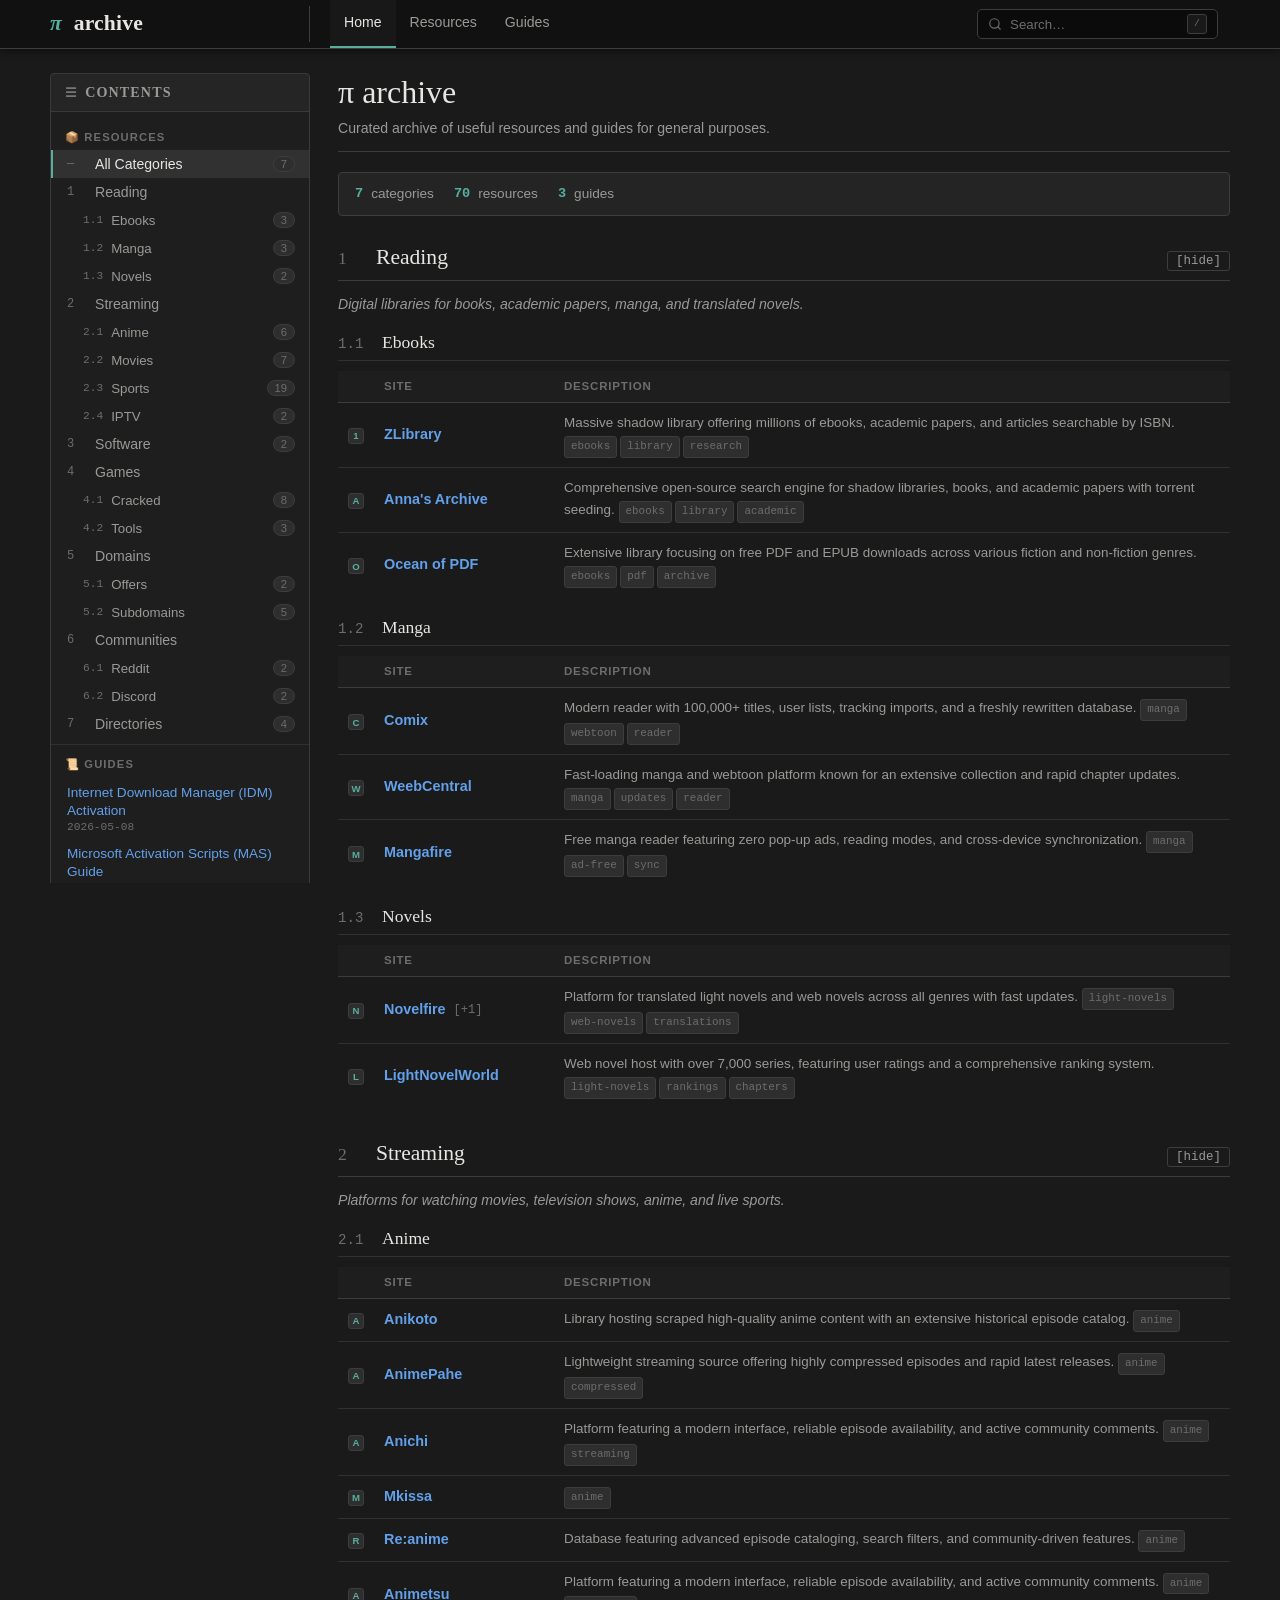
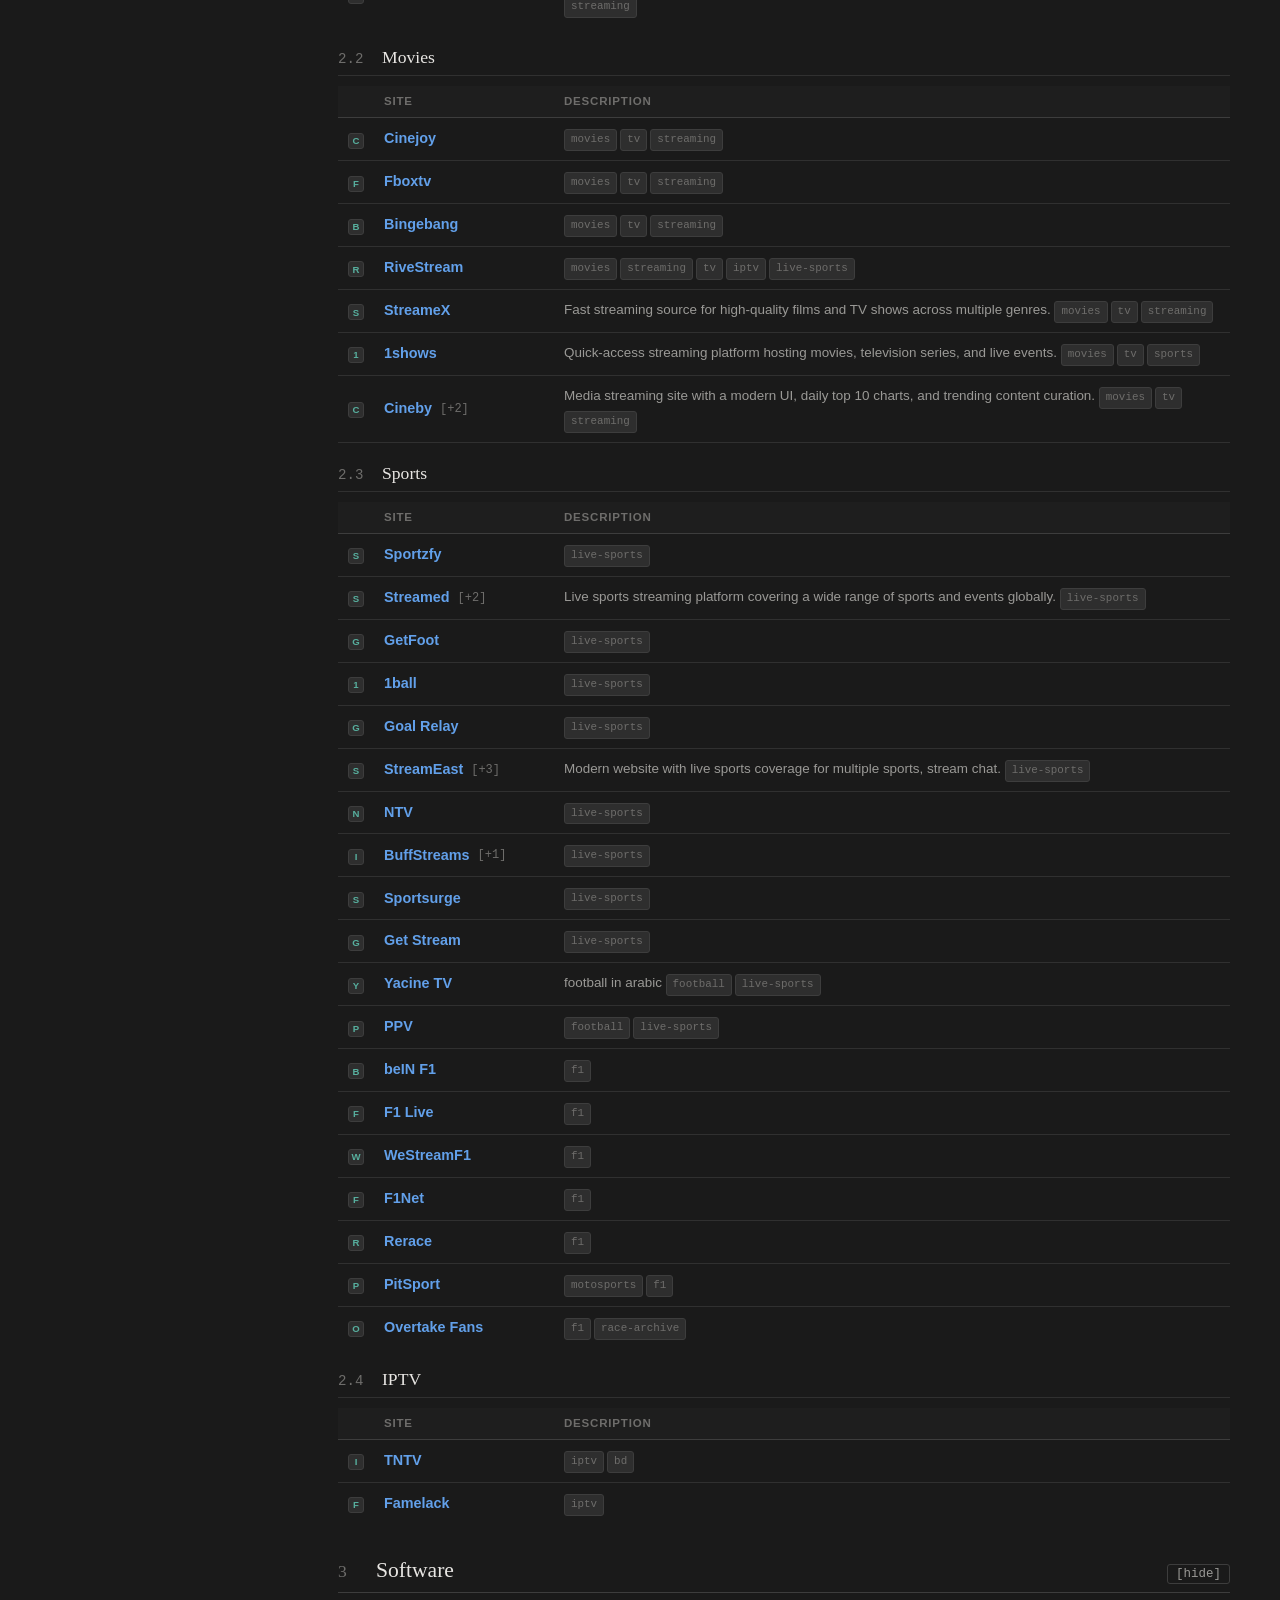
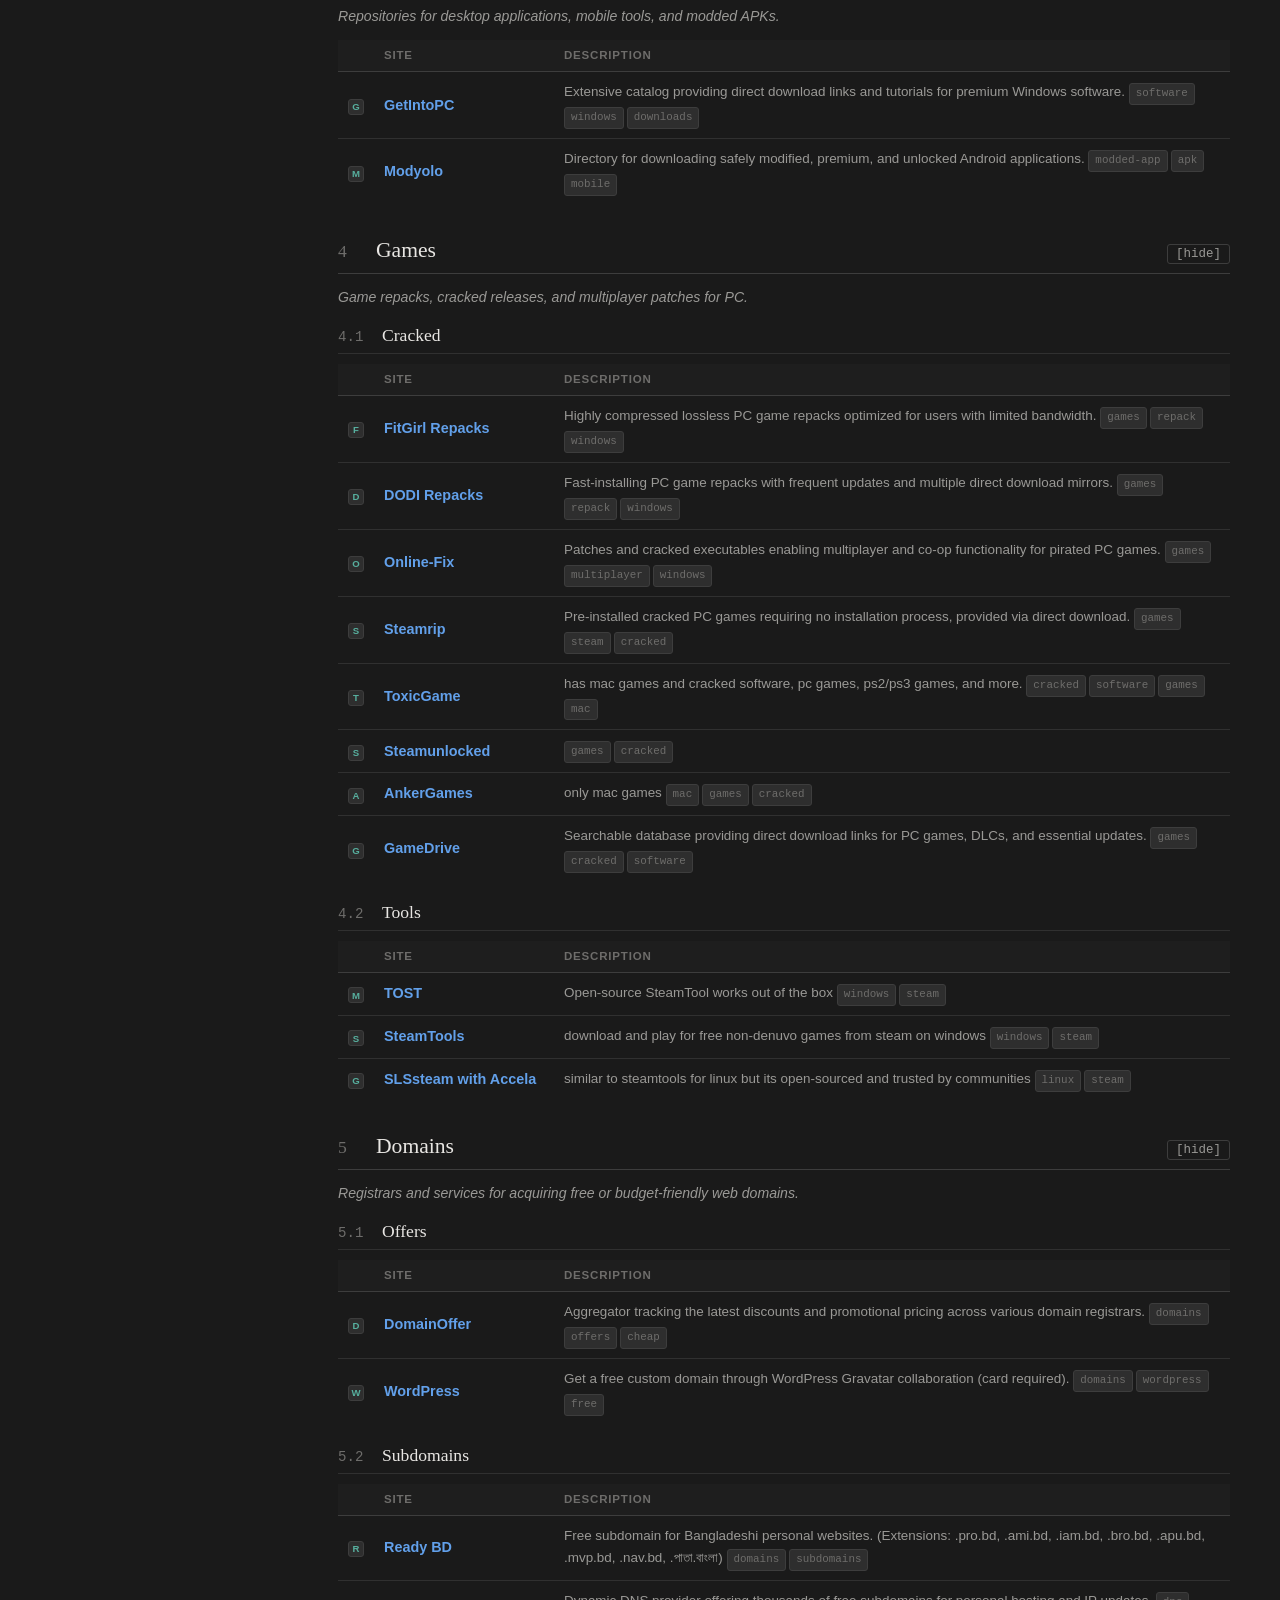
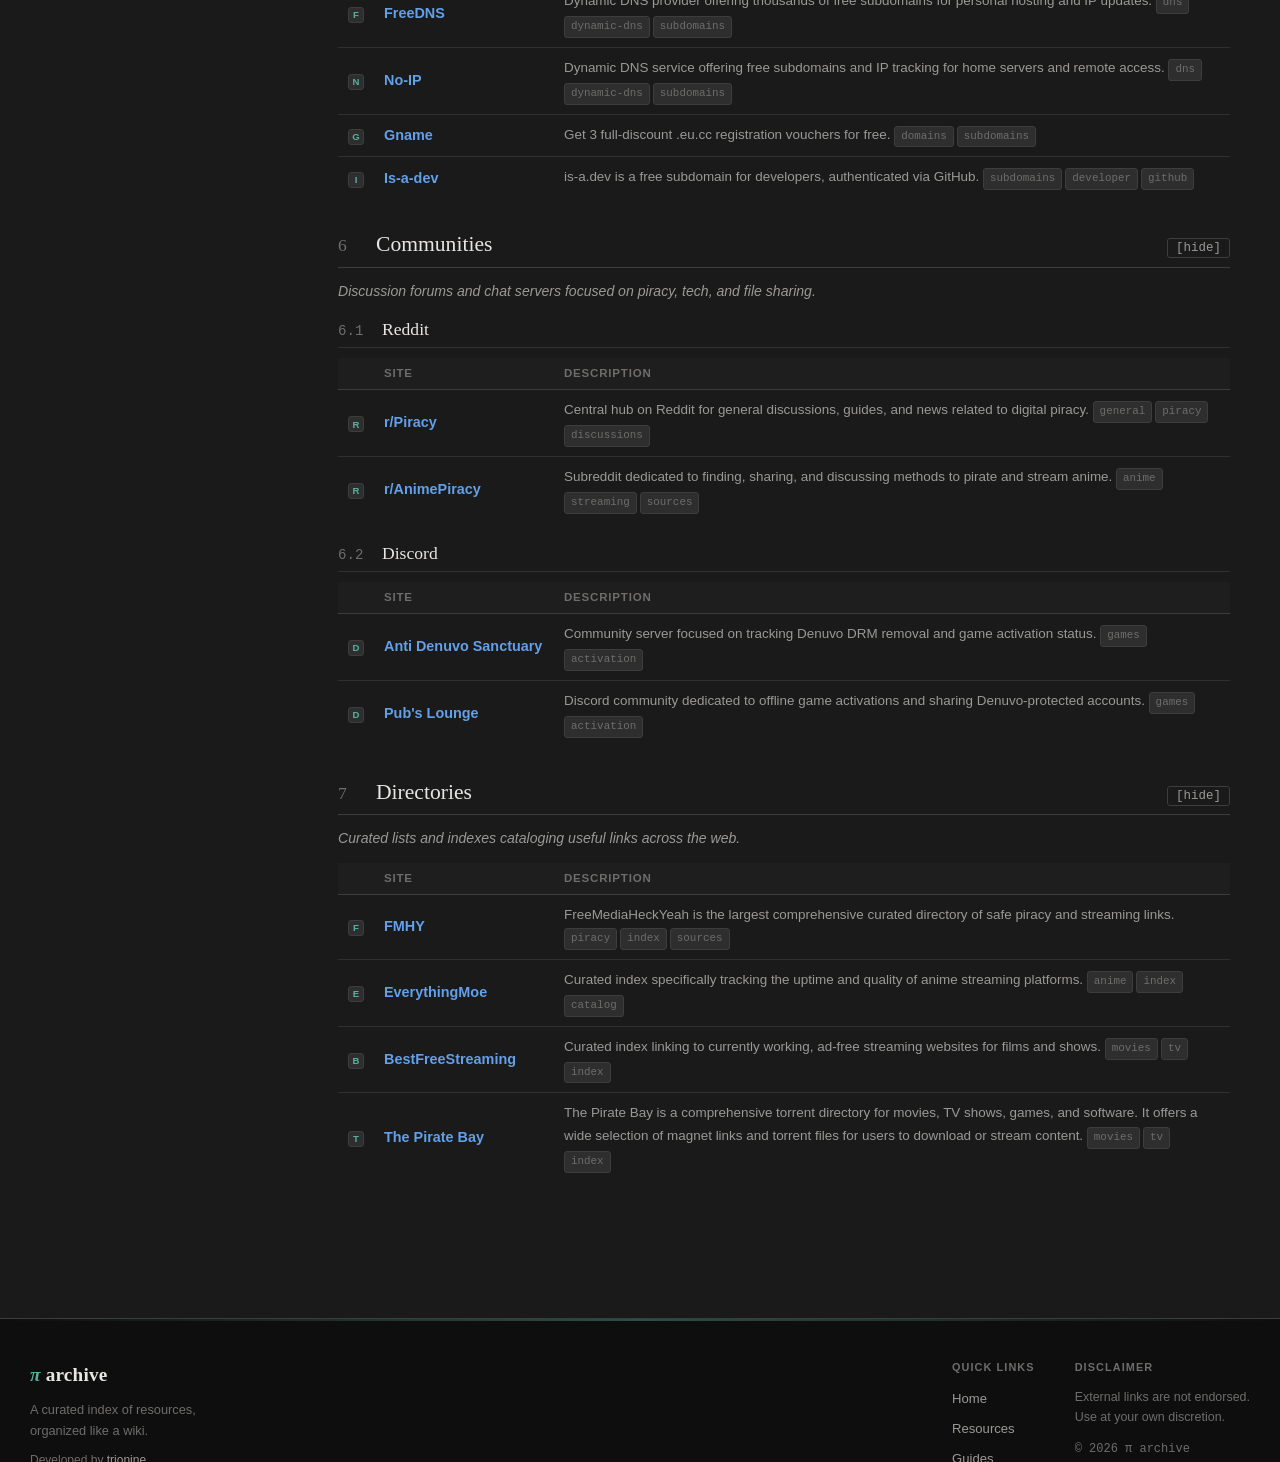
==== commit b99cb61c: "Refactor code structure for improved readability and maintainability" ====
--- a/index.html
+++ b/index.html
@@ -1,158 +1,158 @@
-<!doctype html>
-<html lang="en">
-  <head>
-    <meta charset="UTF-8" />
-    <meta name="viewport" content="width=device-width, initial-scale=1.0" />
-    <meta
-      name="description"
-      content="A curated archive of useful resources for general purposes."
-    />
-    <meta name="theme-color" content="#1a1a1a" />
-    <meta property="og:title" content="π archive – Resource Wiki" />
-    <meta
-      property="og:description"
-      content="Curated websites and resources for general purposes."
-    />
-    <meta property="og:type" content="website" />
-    <title>archive - Resource Wiki</title>
-    <link rel="stylesheet" href="/src/css/styles.css" />
-    <link
-      rel="icon"
-      href="data:image/svg+xml,<svg xmlns='http://www.w3.org/2000/svg' viewBox='0 0 100 100'><text y='80' font-size='80' fill='%23FFFFFF'>π</text></svg>"
-    />
-  </head>
-
-  <body>
-    <header class="site-header" role="banner">
-      <div class="header-content">
-        <div class="logo">
-          <h1 aria-label="pi archive">
-            <span class="logo-pi">π</span>&nbsp;archive
-          </h1>
-        </div>
-
-        <!-- Mobile hamburger -->
-        <button
-          class="nav-toggle"
-          id="nav-toggle"
-          aria-label="Toggle navigation"
-          aria-expanded="false"
-        >
-          <span></span><span></span><span></span>
-        </button>
-
-        <nav class="main-nav" id="main-nav" aria-label="Main navigation">
-          <a href="#" id="nav-home">Home</a>
-          <a href="#" id="nav-resources">Resources</a>
-          <a href="#" id="nav-guides">Guides</a>
-        </nav>
-
-        <div class="header-search" role="search">
-          <svg
-            class="search-icon"
-            width="14"
-            height="14"
-            viewBox="0 0 24 24"
-            fill="none"
-            stroke="currentColor"
-            stroke-width="2"
-            stroke-linecap="round"
-            stroke-linejoin="round"
-            aria-hidden="true"
-          >
-            <circle cx="11" cy="11" r="8" />
-            <line x1="21" y1="21" x2="16.65" y2="16.65" />
-          </svg>
-          <input
-            type="search"
-            id="site-search"
-            class="search-input"
-            placeholder="Search…"
-            autocomplete="off"
-            spellcheck="false"
-            aria-label="Search resources"
-          />
-          <kbd class="search-kbd">/</kbd>
-        </div>
-      </div>
-    </header>
-
-    <div class="page-layout">
-      <!-- Left Sidebar: TOC-style navigation -->
-      <aside class="left-sidebar" aria-label="Table of contents">
-        <nav class="toc-box">
-          <button
-            class="toc-title"
-            id="toc-toggle"
-            aria-expanded="true"
-            aria-controls="toc-nav"
-          >
-            <span class="toc-icon">☰</span> Contents
-            <span class="toc-chevron" aria-hidden="true">▾</span>
-          </button>
-          <div class="toc-nav" id="toc-nav">
-            <p class="loading" style="padding: 12px 14px">Loading…</p>
-          </div>
-        </nav>
-      </aside>
-
-      <!-- Main Wiki Content -->
-      <main class="main-content" id="main-content">
-        <p class="loading">Loading content…</p>
-      </main>
-    </div>
-
-    <!-- footer -->
-    <footer class="site-footer" role="contentinfo">
-      <div class="footer-inner">
-        <div class="footer-brand">
-          <span class="footer-logo"
-            ><span class="logo-pi">π</span> archive</span
-          >
-          <p class="footer-tagline">
-            A curated index of resources,<br />organized like a wiki.
-          </p>
-          <p class="footer-dev">
-            Developed by
-            <a
-              href="https://trionine.com"
-              target="_blank"
-              rel="noopener noreferrer"
-              >trionine</a
-            >
-          </p>
-        </div>
-
-        <div class="footer-links">
-          <p class="footer-col-label">Quick Links</p>
-          <a href="#" id="footer-home">Home</a>
-          <a href="#" id="footer-resources">Resources</a>
-          <a href="#" id="footer-guides">Guides</a>
-          <a
-            href="https://github.com/sadabx/archive"
-            target="_blank"
-            rel="noopener noreferrer"
-            >GitHub ↗</a
-          >
-        </div>
-
-        <div class="footer-meta">
-          <p class="footer-col-label">Disclaimer</p>
-          <p class="footer-note">
-            External links are not endorsed.<br />Use at your own discretion.
-          </p>
-          <span class="footer-copy"
-            >© <span id="year">2026</span> π archive</span
-          >
-        </div>
-      </div>
-    </footer>
-
-    <!-- Mobile drawer backdrop -->
-    <div class="drawer-backdrop" id="drawer-backdrop" aria-hidden="true"></div>
-
-    <script src="https://cdn.jsdelivr.net/npm/marked@12/marked.min.js"></script>
-    <script src="/src/js/links.js"></script>
-    <script src="src/js/script.js"></script>
-  </body>
-</html>
+<!doctype html>
+<html lang="en">
+  <head>
+    <meta charset="UTF-8" />
+    <meta name="viewport" content="width=device-width, initial-scale=1.0" />
+    <meta
+      name="description"
+      content="A curated archive of useful resources for general purposes."
+    />
+    <meta name="theme-color" content="#1a1a1a" />
+    <meta property="og:title" content="π archive – Resource Wiki" />
+    <meta
+      property="og:description"
+      content="Curated websites and resources for general purposes."
+    />
+    <meta property="og:type" content="website" />
+    <title>archive - Resource Wiki</title>
+    <link rel="stylesheet" href="/src/css/styles.css" />
+    <link
+      rel="icon"
+      href="data:image/svg+xml,<svg xmlns='http://www.w3.org/2000/svg' viewBox='0 0 100 100'><text y='80' font-size='80' fill='%23FFFFFF'>π</text></svg>"
+    />
+  </head>
+
+  <body>
+    <header class="site-header" role="banner">
+      <div class="header-content">
+        <div class="logo">
+          <h1 aria-label="pi archive">
+            <span class="logo-pi">π</span>&nbsp;archive
+          </h1>
+        </div>
+
+        <!-- Mobile hamburger -->
+        <button
+          class="nav-toggle"
+          id="nav-toggle"
+          aria-label="Toggle navigation"
+          aria-expanded="false"
+        >
+          <span></span><span></span><span></span>
+        </button>
+
+        <nav class="main-nav" id="main-nav" aria-label="Main navigation">
+          <a href="#" id="nav-home">Home</a>
+          <a href="#" id="nav-resources">Resources</a>
+          <a href="#" id="nav-guides">Guides</a>
+        </nav>
+
+        <div class="header-search" role="search">
+          <svg
+            class="search-icon"
+            width="14"
+            height="14"
+            viewBox="0 0 24 24"
+            fill="none"
+            stroke="currentColor"
+            stroke-width="2"
+            stroke-linecap="round"
+            stroke-linejoin="round"
+            aria-hidden="true"
+          >
+            <circle cx="11" cy="11" r="8" />
+            <line x1="21" y1="21" x2="16.65" y2="16.65" />
+          </svg>
+          <input
+            type="search"
+            id="site-search"
+            class="search-input"
+            placeholder="Search…"
+            autocomplete="off"
+            spellcheck="false"
+            aria-label="Search resources"
+          />
+          <kbd class="search-kbd">/</kbd>
+        </div>
+      </div>
+    </header>
+
+    <div class="page-layout">
+      <!-- Left Sidebar: TOC-style navigation -->
+      <aside class="left-sidebar" aria-label="Table of contents">
+        <nav class="toc-box">
+          <button
+            class="toc-title"
+            id="toc-toggle"
+            aria-expanded="true"
+            aria-controls="toc-nav"
+          >
+            <span class="toc-icon">☰</span> Contents
+            <span class="toc-chevron" aria-hidden="true">▾</span>
+          </button>
+          <div class="toc-nav" id="toc-nav">
+            <p class="loading" style="padding: 12px 14px">Loading…</p>
+          </div>
+        </nav>
+      </aside>
+
+      <!-- Main Wiki Content -->
+      <main class="main-content" id="main-content">
+        <p class="loading">Loading content…</p>
+      </main>
+    </div>
+
+    <!-- footer -->
+    <footer class="site-footer" role="contentinfo">
+      <div class="footer-inner">
+        <div class="footer-brand">
+          <span class="footer-logo"
+            ><span class="logo-pi">π</span> archive</span
+          >
+          <p class="footer-tagline">
+            A curated index of resources,<br />organized like a wiki.
+          </p>
+          <p class="footer-dev">
+            Developed by
+            <a
+              href="https://trionine.com"
+              target="_blank"
+              rel="noopener noreferrer"
+              >trionine</a
+            >
+          </p>
+        </div>
+
+        <div class="footer-links">
+          <p class="footer-col-label">Quick Links</p>
+          <a href="#" id="footer-home">Home</a>
+          <a href="#" id="footer-resources">Resources</a>
+          <a href="#" id="footer-guides">Guides</a>
+          <a
+            href="https://github.com/sadabx/archive"
+            target="_blank"
+            rel="noopener noreferrer"
+            >GitHub ↗</a
+          >
+        </div>
+
+        <div class="footer-meta">
+          <p class="footer-col-label">Disclaimer</p>
+          <p class="footer-note">
+            External links are not endorsed.<br />Use at your own discretion.
+          </p>
+          <span class="footer-copy"
+            >© <span id="year">2026</span> π archive</span
+          >
+        </div>
+      </div>
+    </footer>
+
+    <!-- Mobile drawer backdrop -->
+    <div class="drawer-backdrop" id="drawer-backdrop" aria-hidden="true"></div>
+
+    <script src="https://cdn.jsdelivr.net/npm/marked@12/marked.min.js"></script>
+    <script src="/src/js/links.js"></script>
+    <script src="src/js/script.js"></script>
+  </body>
+</html>
--- a/src/css/styles.css
+++ b/src/css/styles.css
@@ -1,1452 +1,1452 @@
-/* ── Arch Wiki Theme ── */
-@import url('https://fonts.googleapis.com/css2?family=Linux+Libertine:ital,wght@0,400;0,600;0,700;1,400&family=Liberation+Sans:wght@400;600;700&display=swap');
-
-:root {
-    --bg: #1a1a1a;
-    --bg-panel: #242424;
-    --bg-hover: #2e2e2e;
-    --bg-active: #313131;
-    --border: #3d3d3d;
-    --border-soft: #303030;
-
-    --text: #e8e6e3;
-    --text-muted: #9a9996;
-    --text-dim: #6e6d6b;
-
-    --link: #62a0ea;
-    --link-visited: #c061cb;
-    --link-hover: #99c1f1;
-
-    --accent: #57af9e;
-    --accent-dim: rgba(87, 175, 158, 0.18);
-    --warn-bg: rgba(246, 189, 117, 0.1);
-    --warn-bdr: #c88800;
-    --danger-bg: rgba(255, 122, 122, 0.1);
-    --danger-bdr: #e01b24;
-
-    --toc-bg: #1e1e1e;
-    --toc-bdr: #3a3a3a;
-
-    --code-bg: #161616;
-    --shadow: 0 2px 12px rgba(0, 0, 0, 0.5);
-
-    --sidebar-w: 260px;
-    --content-max: 860px;
-}
-
-*,
-*::before,
-*::after {
-    box-sizing: border-box;
-    margin: 0;
-    padding: 0;
-}
-
-html {
-    scroll-behavior: smooth;
-}
-
-body {
-    font-family: 'Liberation Sans', 'DejaVu Sans', Arial, sans-serif;
-    background: var(--bg);
-    color: var(--text);
-    line-height: 1.65;
-    font-size: 15px;
-    min-height: 100vh;
-    -webkit-font-smoothing: antialiased;
-}
-
-a {
-    color: var(--link);
-    text-decoration: none;
-}
-
-a:hover {
-    color: var(--link-hover);
-    text-decoration: underline;
-}
-
-a:visited {
-    color: var(--link-visited);
-}
-
-/* ── Site Header ── */
-.site-header {
-    background: #111;
-    border-bottom: 1px solid var(--border);
-    position: sticky;
-    top: 0;
-    z-index: 200;
-    box-shadow: 0 1px 8px rgba(0, 0, 0, 0.6);
-}
-
-.header-content {
-    max-width: calc(var(--sidebar-w) + var(--content-max) + 100px);
-    margin: 0 auto;
-    padding: 0 20px;
-    display: flex;
-    align-items: center;
-    gap: 0;
-    height: 48px;
-}
-
-.logo {
-    display: flex;
-    align-items: center;
-    gap: 10px;
-    padding-right: 24px;
-    border-right: 1px solid var(--border);
-    min-width: var(--sidebar-w);
-    flex-shrink: 0;
-}
-
-.logo h1 {
-    font-family: 'Linux Libertine', Georgia, serif;
-    font-size: 1.35rem;
-    font-weight: 700;
-    letter-spacing: 0.01em;
-    color: var(--text);
-    display: flex;
-    align-items: center;
-    gap: 6px;
-}
-
-.logo h1 .logo-pi {
-    color: var(--accent);
-    font-style: italic;
-}
-
-.main-nav {
-    display: flex;
-    align-items: center;
-    padding: 0 20px;
-    gap: 0;
-}
-
-.main-nav a {
-    color: var(--text-muted);
-    font-size: 0.88rem;
-    padding: 0 14px;
-    height: 48px;
-    display: flex;
-    align-items: center;
-    border-bottom: 2px solid transparent;
-    transition: color 0.15s, border-color 0.15s;
-    text-decoration: none;
-}
-
-.main-nav a:hover,
-.main-nav a.nav-active {
-    color: var(--text);
-    border-bottom-color: var(--accent);
-    background: rgba(255, 255, 255, 0.03);
-}
-
-/* ── Hamburger (hidden on desktop) ── */
-.nav-toggle {
-    display: none;
-    flex-direction: column;
-    justify-content: center;
-    gap: 5px;
-    width: 36px;
-    height: 36px;
-    padding: 6px;
-    background: transparent;
-    border: none;
-    cursor: pointer;
-    margin-left: auto;
-    flex-shrink: 0;
-    border-radius: 4px;
-    transition: background 0.15s;
-}
-
-.nav-toggle:hover {
-    background: var(--bg-hover);
-}
-
-.nav-toggle span {
-    display: block;
-    width: 100%;
-    height: 2px;
-    background: var(--text-muted);
-    border-radius: 2px;
-    transition: transform 0.2s, opacity 0.2s;
-}
-
-.nav-toggle[aria-expanded="true"] span:nth-child(1) {
-    transform: translateY(7px) rotate(45deg);
-}
-
-.nav-toggle[aria-expanded="true"] span:nth-child(2) {
-    opacity: 0;
-}
-
-.nav-toggle[aria-expanded="true"] span:nth-child(3) {
-    transform: translateY(-7px) rotate(-45deg);
-}
-
-/* ── Search: empty result notice ── */
-.search-empty {
-    text-align: center;
-    padding: 32px 0;
-    color: var(--text-muted);
-    font-size: 0.9rem;
-}
-
-.search-empty strong {
-    color: var(--text);
-}
-
-/* ── Page Layout ── */
-.page-layout {
-    max-width: calc(var(--sidebar-w) + var(--content-max) + 100px);
-    margin: 0 auto;
-    padding: 24px 20px 60px;
-    display: grid;
-    grid-template-columns: var(--sidebar-w) 1fr;
-    gap: 28px;
-    align-items: start;
-}
-
-/* ── Left Sidebar (TOC style) ── */
-.left-sidebar {
-    position: sticky;
-    top: 72px;
-    max-height: calc(100vh - 90px);
-    overflow-y: auto;
-    scrollbar-width: thin;
-    scrollbar-color: var(--border) transparent;
-}
-
-.toc-box {
-    background: var(--toc-bg);
-    border: 1px solid var(--toc-bdr);
-    border-radius: 4px;
-    overflow: hidden;
-}
-
-
-/* ── TOC title as button (for mobile collapse) ── */
-.toc-title {
-    font-family: 'Linux Libertine', Georgia, serif;
-    font-size: 0.88rem;
-    font-weight: 700;
-    text-transform: uppercase;
-    letter-spacing: 0.08em;
-    color: var(--text-muted);
-    padding: 10px 14px;
-    background: rgba(255, 255, 255, 0.03);
-    border-bottom: 1px solid var(--toc-bdr);
-    display: flex;
-    align-items: center;
-    gap: 7px;
-    width: 100%;
-    border: none;
-    border-bottom: 1px solid var(--toc-bdr);
-    cursor: default;
-    text-align: left;
-}
-
-.toc-chevron {
-    margin-left: auto;
-    font-size: 0.8em;
-    transition: transform 0.2s;
-    display: none;
-    /* shown only on mobile */
-}
-
-.toc-title .toc-icon {
-    opacity: 0.7;
-    font-size: 0.9em;
-}
-
-.toc-nav {
-    padding: 6px 0;
-}
-
-.toc-section-label {
-    font-size: 0.7rem;
-    font-weight: 700;
-    text-transform: uppercase;
-    letter-spacing: 0.1em;
-    color: var(--text-dim);
-    padding: 10px 14px 4px;
-    display: flex;
-    align-items: center;
-    gap: 6px;
-}
-
-.toc-section-label:not(:first-child) {
-    border-top: 1px solid var(--border-soft);
-    margin-top: 6px;
-}
-
-.toc-item {
-    display: flex;
-    width: 100%;
-    appearance: none;
-    border: none;
-    background: transparent;
-    cursor: pointer;
-    padding: 6px 14px 6px 14px;
-    text-align: left;
-    color: var(--text-muted);
-    font-size: 0.88rem;
-    transition: background 0.12s, color 0.12s;
-    border-left: 2px solid transparent;
-    align-items: center;
-    gap: 8px;
-}
-
-.toc-item:hover {
-    background: var(--bg-hover);
-    color: var(--text);
-}
-
-.toc-item.active {
-    background: var(--bg-active);
-    color: var(--text);
-    border-left-color: var(--accent);
-}
-
-.toc-item .toc-num {
-    font-size: 0.75rem;
-    color: var(--text-dim);
-    min-width: 20px;
-    font-family: 'Liberation Mono', monospace;
-}
-
-.toc-sub-item {
-    padding-left: 30px;
-    font-size: 0.83rem;
-}
-
-.toc-sub-item .toc-num {
-    font-size: 0.7rem;
-}
-
-.toc-count {
-    margin-left: auto;
-    font-size: 0.7rem;
-    background: var(--bg-hover);
-    border: 1px solid var(--border);
-    border-radius: 10px;
-    padding: 1px 7px;
-    color: var(--text-dim);
-}
-
-/* Guides section in TOC */
-.toc-guide-item {
-    padding: 6px 14px;
-    display: flex;
-    flex-direction: column;
-    gap: 2px;
-    width: 100%;
-    appearance: none;
-    border: none;
-    background: transparent;
-    cursor: pointer;
-    text-align: left;
-    border-left: 2px solid transparent;
-    transition: background 0.12s, color 0.12s;
-}
-
-.toc-guide-item:hover {
-    background: var(--bg-hover);
-}
-
-.toc-guide-item.active {
-    background: var(--bg-active);
-    border-left-color: var(--accent);
-}
-
-.toc-guide-item .guide-name {
-    color: var(--link);
-    font-size: 0.85rem;
-    line-height: 1.3;
-}
-
-.toc-guide-item:hover .guide-name {
-    text-decoration: underline;
-}
-
-.toc-guide-item .guide-date {
-    font-size: 0.7rem;
-    color: var(--text-dim);
-    font-family: monospace;
-}
-
-/* ── Main Content ── */
-.main-content {
-    min-width: 0;
-}
-
-/* ── Wiki Page Header ── */
-.wiki-page-header {
-    border-bottom: 1px solid var(--border);
-    padding-bottom: 10px;
-    margin-bottom: 20px;
-}
-
-.wiki-page-title {
-    font-family: 'Linux Libertine', Georgia, serif;
-    font-size: 2rem;
-    font-weight: 400;
-    color: var(--text);
-    line-height: 1.2;
-}
-
-.wiki-page-subtitle {
-    font-size: 0.88rem;
-    color: var(--text-muted);
-    margin-top: 6px;
-}
-
-/* ── Stats Bar ── */
-.stats-bar {
-    display: flex;
-    align-items: center;
-    gap: 20px;
-    padding: 10px 16px;
-    background: var(--bg-panel);
-    border: 1px solid var(--border);
-    border-radius: 4px;
-    margin-bottom: 24px;
-    flex-wrap: wrap;
-}
-
-.stat-item {
-    display: flex;
-    align-items: center;
-    gap: 8px;
-    font-size: 0.85rem;
-}
-
-.stat-item .stat-val {
-    font-weight: 700;
-    color: var(--accent);
-    font-family: monospace;
-}
-
-.stat-item .stat-label {
-    color: var(--text-muted);
-}
-
-/* ── Header Search ── */
-.header-search {
-    margin-left: auto;
-    margin-right: 12px;
-    display: flex;
-    align-items: center;
-    gap: 8px;
-    background: rgba(0, 0, 0, 0.35);
-    border: 1px solid var(--border);
-    border-radius: 5px;
-    padding: 0 10px;
-    height: 30px;
-    min-width: 210px;
-    transition: border-color 0.15s, box-shadow 0.15s;
-}
-
-.header-search:focus-within {
-    border-color: var(--accent);
-    box-shadow: 0 0 0 2px var(--accent-dim);
-}
-
-.search-icon {
-    color: var(--text-dim);
-    flex-shrink: 0;
-    pointer-events: none;
-    display: block;
-}
-
-.search-input {
-    flex: 1;
-    background: transparent;
-    border: none;
-    outline: none;
-    color: var(--text);
-    font-size: 0.83rem;
-    font-family: inherit;
-    min-width: 0;
-}
-
-.search-input::placeholder {
-    color: var(--text-dim);
-}
-
-.search-input::-webkit-search-cancel-button {
-    -webkit-appearance: none;
-}
-
-.search-kbd {
-    display: inline-flex;
-    align-items: center;
-    font-family: monospace;
-    font-size: 0.62rem;
-    color: var(--text-dim);
-    background: rgba(255, 255, 255, 0.06);
-    border: 1px solid var(--border);
-    border-radius: 3px;
-    padding: 1px 6px;
-    white-space: nowrap;
-    flex-shrink: 0;
-    pointer-events: none;
-    transition: opacity 0.15s;
-}
-
-.header-search:focus-within .search-kbd {
-    opacity: 0;
-    width: 0;
-    padding: 0;
-    border: none;
-    overflow: hidden;
-}
-
-/* ── Wiki Section (category block) ── */
-.wiki-section {
-    margin-bottom: 28px;
-}
-
-.wiki-section-header {
-    display: flex;
-    align-items: baseline;
-    gap: 10px;
-    border-bottom: 1px solid var(--border);
-    padding-bottom: 4px;
-    margin-bottom: 12px;
-    cursor: pointer;
-    user-select: none;
-}
-
-.wiki-section-number {
-    font-family: 'Linux Libertine', Georgia, serif;
-    font-size: 1.1rem;
-    color: var(--text-dim);
-    min-width: 28px;
-}
-
-.wiki-section-title {
-    font-family: 'Linux Libertine', Georgia, serif;
-    font-size: 1.35rem;
-    font-weight: 400;
-    color: var(--text);
-    flex: 1;
-    display: flex;
-    align-items: center;
-    gap: 8px;
-}
-
-.wiki-section-toggle {
-    font-size: 0.78rem;
-    color: var(--text-dim);
-    margin-left: auto;
-    font-family: monospace;
-    padding: 2px 8px;
-    border: 1px solid var(--border);
-    border-radius: 3px;
-    background: transparent;
-    cursor: pointer;
-    color: var(--text-muted);
-    transition: background 0.12s;
-}
-
-.wiki-section-toggle:hover {
-    background: var(--bg-hover);
-    color: var(--text);
-}
-
-
-.wiki-section-body.collapsed {
-    display: none;
-}
-
-.wiki-section-desc {
-    font-size: 0.88rem;
-    color: var(--text-muted);
-    margin-bottom: 12px;
-    font-style: italic;
-}
-
-/* ── Sub-section (e.g. Movie / Anime inside Streaming) ── */
-.wiki-subsection {
-    margin-bottom: 16px;
-    margin-left: 0;
-}
-
-.wiki-subsection-header {
-    display: flex;
-    align-items: baseline;
-    gap: 8px;
-    border-bottom: 1px solid var(--border-soft);
-    padding-bottom: 3px;
-    margin-bottom: 10px;
-}
-
-.wiki-subsection-number {
-    font-family: monospace;
-    font-size: 0.88rem;
-    color: var(--text-dim);
-    min-width: 36px;
-}
-
-.wiki-subsection-title {
-    font-family: 'Linux Libertine', Georgia, serif;
-    font-size: 1.1rem;
-    font-weight: 400;
-    color: var(--text);
-    display: flex;
-    align-items: center;
-    gap: 6px;
-}
-
-/* ── Link Table ── */
-.link-table {
-    width: 100%;
-    border-collapse: collapse;
-    font-size: 0.88rem;
-    margin-bottom: 4px;
-}
-
-.link-table thead th {
-    text-align: left;
-    padding: 6px 10px;
-    font-size: 0.72rem;
-    font-weight: 700;
-    text-transform: uppercase;
-    letter-spacing: 0.07em;
-    color: var(--text-dim);
-    background: rgba(255, 255, 255, 0.02);
-    border-bottom: 1px solid var(--border);
-}
-
-.link-table tbody tr {
-    border-bottom: 1px solid var(--border-soft);
-    transition: background 0.1s;
-}
-
-.link-table tbody tr:last-child {
-    border-bottom: none;
-}
-
-.link-table tbody tr:hover {
-    background: var(--bg-hover);
-}
-
-.link-table td {
-    padding: 9px 10px;
-    vertical-align: middle;
-}
-
-.link-table .col-icon {
-    width: 36px;
-    text-align: center;
-}
-
-.site-favicon {
-    width: 16px;
-    height: 16px;
-    border-radius: 3px;
-    display: inline-block;
-    vertical-align: middle;
-}
-
-.site-favicon-fallback {
-    width: 16px;
-    height: 16px;
-    border-radius: 3px;
-    background: var(--bg-hover);
-    border: 1px solid var(--border);
-    display: inline-flex;
-    align-items: center;
-    justify-content: center;
-    font-size: 0.6rem;
-    font-weight: 700;
-    color: var(--accent);
-}
-
-.col-name {
-    width: 180px;
-}
-
-.col-name a {
-    color: var(--link);
-    font-weight: 600;
-    font-size: 0.9rem;
-}
-
-.col-name a:hover {
-    text-decoration: underline;
-}
-
-.col-desc {
-    color: var(--text-muted);
-    font-size: 0.84rem;
-}
-
-.tag-pill {
-    display: inline-block;
-    background: var(--bg-hover);
-    border: 1px solid var(--border);
-    border-radius: 3px;
-    padding: 1px 6px;
-    font-size: 0.68rem;
-    color: var(--text-dim);
-    text-transform: lowercase;
-    font-family: monospace;
-    margin-right: 3px;
-}
-
-/* ── Multi-URL badge & expandable row ── */
-.col-name-inner {
-    display: flex;
-    align-items: center;
-    gap: 8px;
-    flex-wrap: wrap;
-}
-
-/* "[+3]" monospace badge — matches wiki [hide]/[show] style */
-.url-count-badge {
-    display: inline;
-    font-size: 0.75rem;
-    font-family: 'Liberation Mono', monospace;
-    color: var(--text-dim);
-    background: transparent;
-    border: none;
-    padding: 0;
-    cursor: pointer;
-    user-select: none;
-    transition: color 0.1s;
-}
-
-.url-count-badge:hover {
-    color: var(--link);
-}
-
-.url-count-badge--open {
-    color: var(--text-muted);
-}
-
-/* Hidden expand row — collapsed by default */
-.mirror-expand-row {
-    display: none;
-}
-
-.mirror-expand-row.mirror-row-open {
-    display: table-row;
-}
-
-.mirror-expand-cell {
-    padding: 4px 10px 8px 46px !important;
-    border-bottom: 1px solid var(--border-soft) !important;
-    border-top: 1px solid var(--border-soft);
-}
-
-.mirror-expand-inner {
-    display: flex;
-    align-items: baseline;
-    gap: 8px;
-    flex-wrap: wrap;
-}
-
-.mirror-expand-label {
-    font-size: 0.72rem;
-    font-family: 'Liberation Mono', monospace;
-    color: var(--text-dim);
-    white-space: nowrap;
-    flex-shrink: 0;
-}
-
-.mirror-expand-links {
-    display: flex;
-    flex-wrap: wrap;
-    gap: 0;
-}
-
-/* Plain link list separated by middots — wiki style */
-.mirror-url-btn {
-    font-size: 0.8rem;
-    font-family: 'Liberation Mono', monospace;
-    color: var(--link);
-    text-decoration: none;
-    padding: 0;
-    white-space: nowrap;
-}
-
-.mirror-url-btn::after {
-    content: ' · ';
-    color: var(--text-dim);
-}
-
-.mirror-url-btn:last-child::after {
-    content: '';
-}
-
-.mirror-url-btn:hover {
-    text-decoration: underline;
-}
-
-/* ── Guide / Post View ── */
-.guide-article {
-    background: var(--bg-panel);
-    border: 1px solid var(--border);
-    border-radius: 4px;
-    overflow: hidden;
-}
-
-.guide-article-header {
-    padding: 16px 20px 12px;
-    border-bottom: 1px solid var(--border);
-    background: rgba(255, 255, 255, 0.02);
-}
-
-.guide-article-title {
-    font-family: 'Linux Libertine', Georgia, serif;
-    font-size: 1.45rem;
-    font-weight: 400;
-    color: var(--text);
-    margin-bottom: 6px;
-}
-
-.guide-article-meta {
-    font-size: 0.8rem;
-    color: var(--text-dim);
-    font-family: monospace;
-    display: flex;
-    gap: 14px;
-    flex-wrap: wrap;
-}
-
-.guide-article-body {
-    padding: 20px;
-}
-
-.guide-article-body .tut-content {
-    font-size: 0.9rem;
-}
-
-.guide-article-body h3 {
-    font-family: 'Linux Libertine', Georgia, serif;
-    font-size: 1.1rem;
-    font-weight: 600;
-    border-bottom: 1px solid var(--border-soft);
-    padding-bottom: 4px;
-    margin: 18px 0 10px;
-    color: var(--text);
-}
-
-.guide-article-body pre {
-    background: var(--code-bg);
-    border: 1px solid var(--border);
-    border-radius: 3px;
-    padding: 12px 14px;
-    overflow-x: auto;
-    font-family: 'Liberation Mono', 'Courier New', monospace;
-    font-size: 0.85rem;
-    color: #d0e8c0;
-    margin: 10px 0;
-}
-
-.guide-article-body code {
-    font-family: 'Liberation Mono', monospace;
-    background: var(--code-bg);
-    border: 1px solid var(--border);
-    border-radius: 3px;
-    padding: 1px 5px;
-    color: var(--accent);
-    font-size: 0.88em;
-}
-
-.guide-article-body .warning {
-    background: var(--danger-bg);
-    border-left: 3px solid var(--danger-bdr);
-    padding: 10px 14px;
-    margin-bottom: 14px;
-    color: #ffbcbc;
-    font-size: 0.88rem;
-    border-radius: 0 3px 3px 0;
-}
-
-.guide-article-body .note {
-    background: var(--warn-bg);
-    border-left: 3px solid var(--warn-bdr);
-    padding: 10px 14px;
-    margin-top: 14px;
-    color: #f0d090;
-    font-size: 0.88rem;
-    border-radius: 0 3px 3px 0;
-}
-
-.guide-article-body .step {
-    display: flex;
-    align-items: flex-start;
-    gap: 10px;
-    margin-bottom: 8px;
-    font-size: 0.9rem;
-}
-
-/* ── Rendered Markdown body ── */
-.guide-desc-lead {
-    color: var(--text-muted);
-    font-style: italic;
-    margin-bottom: 18px;
-    font-size: 0.9rem;
-    border-left: 3px solid var(--border);
-    padding-left: 12px;
-}
-
-.md-body {
-    font-size: 0.9rem;
-    line-height: 1.75;
-}
-
-.md-body h1 {
-    display: none;
-}
-
-/* title already in header */
-.md-body h2 {
-    font-family: 'Linux Libertine', Georgia, serif;
-    font-size: 1.15rem;
-    font-weight: 600;
-    border-bottom: 1px solid var(--border);
-    padding-bottom: 4px;
-    margin: 22px 0 10px;
-    color: var(--text);
-}
-
-.md-body h3 {
-    font-family: 'Linux Libertine', Georgia, serif;
-    font-size: 1rem;
-    font-weight: 600;
-    margin: 16px 0 8px;
-    color: var(--text);
-}
-
-.md-body h4 {
-    font-size: 0.92rem;
-    margin: 12px 0 6px;
-    color: var(--text-muted);
-}
-
-.md-body p {
-    margin-bottom: 10px;
-}
-
-.md-body ul,
-.md-body ol {
-    padding-left: 22px;
-    margin-bottom: 10px;
-}
-
-.md-body li {
-    margin-bottom: 4px;
-}
-
-.md-body a {
-    color: var(--link);
-}
-
-.md-body a:hover {
-    text-decoration: underline;
-    color: var(--link-hover);
-}
-
-.md-body strong {
-    color: var(--text);
-    font-weight: 700;
-}
-
-.md-body em {
-    color: var(--text-muted);
-}
-
-.md-body code {
-    font-family: 'Liberation Mono', 'Courier New', monospace;
-    background: var(--code-bg);
-    border: 1px solid var(--border);
-    border-radius: 3px;
-    padding: 1px 5px;
-    color: var(--accent);
-    font-size: 0.88em;
-}
-
-.md-body pre {
-    background: var(--code-bg);
-    border: 1px solid var(--border);
-    border-radius: 4px;
-    padding: 14px 16px;
-    overflow-x: auto;
-    margin: 12px 0;
-    font-size: 0.85rem;
-    line-height: 1.6;
-}
-
-.md-body pre code {
-    background: none;
-    border: none;
-    padding: 0;
-    color: #d0e8c0;
-    font-size: inherit;
-}
-
-.md-body blockquote {
-    border-left: 3px solid var(--warn-bdr);
-    background: var(--warn-bg);
-    margin: 12px 0;
-    padding: 10px 14px;
-    border-radius: 0 3px 3px 0;
-    color: #f0d090;
-    font-size: 0.88rem;
-}
-
-.md-body blockquote p {
-    margin: 0;
-}
-
-.md-body blockquote strong {
-    color: #f6bf75;
-}
-
-.md-body hr {
-    border: none;
-    border-top: 1px solid var(--border);
-    margin: 18px 0;
-}
-
-.md-body table {
-    width: 100%;
-    border-collapse: collapse;
-    margin: 12px 0;
-    font-size: 0.87rem;
-}
-
-.md-body table th,
-.md-body table td {
-    padding: 7px 10px;
-    border: 1px solid var(--border);
-    text-align: left;
-}
-
-.md-body table th {
-    background: rgba(255, 255, 255, 0.03);
-    color: var(--text-muted);
-    font-weight: 700;
-    font-size: 0.78rem;
-    text-transform: uppercase;
-    letter-spacing: 0.05em;
-}
-
-/* ── Breadcrumb ── */
-.breadcrumb {
-    display: flex;
-    align-items: center;
-    gap: 6px;
-    font-size: 0.8rem;
-    color: var(--text-dim);
-    margin-bottom: 14px;
-    font-family: monospace;
-}
-
-.breadcrumb-sep {
-    opacity: 0.5;
-}
-
-.breadcrumb-current {
-    color: var(--text-muted);
-}
-
-/* ── Empty / Loading ── */
-.loading,
-.empty-state {
-    color: var(--text-muted);
-    padding: 16px 0;
-    font-style: italic;
-    font-size: 0.88rem;
-}
-
-/* ── Footer ── */
-.site-footer {
-    background: #0e0e0e;
-    border-top: 1px solid var(--border);
-    padding: 40px 20px 28px;
-    margin-top: 48px;
-    position: relative;
-}
-
-.site-footer::before {
-    content: '';
-    position: absolute;
-    top: 0;
-    left: 0;
-    right: 0;
-    height: 2px;
-    background: linear-gradient(90deg, transparent, var(--accent), transparent);
-    opacity: 0.4;
-}
-
-.footer-inner {
-    max-width: calc(var(--sidebar-w) + var(--content-max) + 100px);
-    margin: 0 auto;
-    display: grid;
-    grid-template-columns: 1fr auto auto;
-    gap: 40px;
-    align-items: start;
-}
-
-/* Brand column */
-.footer-brand {
-    display: flex;
-    flex-direction: column;
-    gap: 10px;
-}
-
-.footer-logo {
-    font-family: 'Linux Libertine', Georgia, serif;
-    font-size: 1.2rem;
-    color: var(--text);
-    font-weight: 700;
-    letter-spacing: 0.01em;
-}
-
-.footer-logo .logo-pi {
-    color: var(--accent);
-    font-style: italic;
-}
-
-.footer-tagline {
-    font-size: 0.8rem;
-    color: var(--text-dim);
-    line-height: 1.6;
-}
-
-.footer-dev {
-    font-size: 0.75rem;
-    color: var(--text-dim);
-}
-
-.footer-dev a {
-    color: var(--text-muted);
-    text-decoration: none;
-    transition: color 0.15s;
-}
-
-.footer-dev a:hover {
-    color: var(--accent);
-}
-
-/* Link columns */
-.footer-links,
-.footer-meta {
-    display: flex;
-    flex-direction: column;
-    gap: 8px;
-}
-
-.footer-col-label {
-    font-size: 0.68rem;
-    font-weight: 700;
-    text-transform: uppercase;
-    letter-spacing: 0.1em;
-    color: var(--text-dim);
-    margin-bottom: 4px;
-}
-
-.footer-links a {
-    font-size: 0.82rem;
-    color: var(--text-muted);
-    text-decoration: none;
-    transition: color 0.15s;
-    width: fit-content;
-}
-
-.footer-links a:hover {
-    color: var(--accent);
-    text-decoration: none;
-}
-
-.footer-note {
-    font-size: 0.78rem;
-    color: var(--text-dim);
-    line-height: 1.6;
-}
-
-.footer-copy {
-    font-size: 0.75rem;
-    color: var(--text-dim);
-    font-family: monospace;
-    margin-top: 4px;
-}
-
-/* Footer mobile */
-@media (max-width: 640px) {
-    .footer-inner {
-        grid-template-columns: 1fr 1fr;
-        gap: 28px;
-    }
-
-    .footer-brand {
-        grid-column: 1 / -1;
-    }
-}
-
-@media (max-width: 400px) {
-    .footer-inner {
-        grid-template-columns: 1fr;
-    }
-}
-
-/* ── Scrollbar ── */
-::-webkit-scrollbar {
-    width: 7px;
-    height: 7px;
-}
-
-::-webkit-scrollbar-track {
-    background: transparent;
-}
-
-::-webkit-scrollbar-thumb {
-    background: var(--border);
-    border-radius: 4px;
-}
-
-::-webkit-scrollbar-thumb:hover {
-    background: #555;
-}
-
-/* ── Responsive ── */
-@media (max-width: 900px) {
-    .page-layout {
-        grid-template-columns: 1fr;
-        gap: 0;
-        padding-top: 16px;
-    }
-
-    .left-sidebar {
-        position: static;
-        max-height: none;
-    }
-
-    .toc-box {
-        margin-bottom: 20px;
-    }
-
-    /* TOC is collapsible on tablet/mobile */
-    .toc-title {
-        cursor: pointer;
-    }
-
-    .toc-title:hover {
-        background: rgba(255, 255, 255, 0.05);
-    }
-
-    .toc-chevron {
-        display: block;
-    }
-
-    .toc-nav.toc-collapsed {
-        display: none;
-    }
-
-    .toc-title[aria-expanded="false"] .toc-chevron {
-        transform: rotate(-90deg);
-    }
-
-    .logo {
-        min-width: auto;
-        border-right: none;
-        padding-right: 0;
-    }
-
-    .stats-bar {
-        gap: 12px;
-    }
-
-    .header-search {
-        min-width: 130px;
-    }
-
-    .col-desc {
-        display: none;
-    }
-
-    .search-kbd {
-        display: none;
-    }
-
-    .link-table .col-name {
-        width: auto;
-        padding-left: 10px;
-    }
-}
-
-@media (max-width: 640px) {
-
-    /* Header becomes single-row on mobile */
-    .header-content {
-        flex-wrap: nowrap;
-        height: 48px;
-        padding: 0 14px;
-        gap: 0;
-        position: relative;
-    }
-
-    .logo {
-        height: 48px;
-        padding-right: 0;
-        border-right: none;
-    }
-
-    /* Show hamburger, hide nav by default */
-    .nav-toggle {
-        display: flex;
-        margin-left: auto;
-        margin-right: 6px;
-        order: 2;
-    }
-
-    /* Hide search text box; replace with icon-only button controlled by JS */
-    .header-search {
-        margin-left: 0;
-        margin-right: 0;
-        min-width: 36px;
-        width: 36px;
-        height: 36px;
-        padding: 0;
-        justify-content: center;
-        background: transparent;
-        border-color: transparent;
-        overflow: hidden;
-        order: 3;
-    }
-
-    .header-search.search-open {
-        width: auto;
-        min-width: 0;
-        flex: 1;
-        padding: 0 10px;
-        background: rgba(0, 0, 0, 0.35);
-        border-color: var(--border);
-    }
-
-    .search-input {
-        display: none;
-    }
-
-    .header-search.search-open .search-input {
-        display: block;
-    }
-
-    .search-kbd {
-        display: none;
-    }
-
-    /* Nav dropdown hidden by default — appears BELOW header as a dropdown */
-    .main-nav {
-        display: none;
-        position: fixed;
-        top: 48px;
-        left: 0;
-        right: 0;
-        flex-direction: column;
-        padding: 0;
-        border-top: 1px solid var(--border);
-        border-bottom: 1px solid var(--border);
-        background: #111;
-        z-index: 299;
-        box-shadow: 0 4px 16px rgba(0,0,0,0.6);
-    }
-
-    .main-nav.nav-open {
-        display: flex;
-    }
-
-    .main-nav a {
-        height: 44px;
-        padding: 0 16px;
-        border-bottom: 1px solid var(--border-soft);
-        border-left: 2px solid transparent;
-        width: 100%;
-    }
-
-    .main-nav a.nav-active {
-        border-left-color: var(--accent);
-        border-bottom-color: var(--border-soft);
-        background: var(--bg-hover);
-    }
-
-    /* ── LEFT SIDEBAR as a slide-in DRAWER on mobile ── */
-    .left-sidebar {
-        position: fixed;
-        top: 0;
-        left: 0;
-        width: min(82vw, 300px);
-        height: 100dvh;
-        background: var(--toc-bg);
-        border-right: 1px solid var(--toc-bdr);
-        z-index: 400;
-        overflow-y: auto;
-        scrollbar-width: thin;
-        scrollbar-color: var(--border) transparent;
-        transform: translateX(-105%);
-        transition: transform 0.28s cubic-bezier(0.4, 0, 0.2, 1);
-        padding-top: 0;
-        display: flex;
-        flex-direction: column;
-    }
-
-    .left-sidebar.drawer-open {
-        transform: translateX(0);
-    }
-
-    /* "CONTENTS" divider label (reuse toc-title) */
-    .left-sidebar .toc-title {
-        display: flex;
-        cursor: default;
-        pointer-events: none;
-        border-bottom: 1px solid var(--toc-bdr);
-    }
-
-    /* Hide chevron in drawer (no collapse) */
-    .left-sidebar .toc-chevron {
-        display: none;
-    }
-
-    /* Backdrop overlay */
-    .drawer-backdrop {
-        display: none;
-        position: fixed;
-        inset: 0;
-        background: rgba(0, 0, 0, 0.55);
-        z-index: 390;
-        backdrop-filter: blur(2px);
-        -webkit-backdrop-filter: blur(2px);
-        opacity: 0;
-        transition: opacity 0.25s ease;
-    }
-
-    .drawer-backdrop.visible {
-        display: block;
-        opacity: 1;
-    }
-
-    /* Main content takes full width (no sidebar column) */
-    .page-layout {
-        grid-template-columns: 1fr;
-        padding: 12px 14px 40px;
-    }
-
-    .wiki-page-title {
-        font-size: 1.45rem;
-    }
-
-    .guide-article-body {
-        padding: 14px;
-    }
-
-    .stats-bar {
-        gap: 10px;
-        padding: 8px 12px;
-    }
+/* ── Arch Wiki Theme ── */
+@import url('https://fonts.googleapis.com/css2?family=Linux+Libertine:ital,wght@0,400;0,600;0,700;1,400&family=Liberation+Sans:wght@400;600;700&display=swap');
+
+:root {
+    --bg: #1a1a1a;
+    --bg-panel: #242424;
+    --bg-hover: #2e2e2e;
+    --bg-active: #313131;
+    --border: #3d3d3d;
+    --border-soft: #303030;
+
+    --text: #e8e6e3;
+    --text-muted: #9a9996;
+    --text-dim: #6e6d6b;
+
+    --link: #62a0ea;
+    --link-visited: #c061cb;
+    --link-hover: #99c1f1;
+
+    --accent: #57af9e;
+    --accent-dim: rgba(87, 175, 158, 0.18);
+    --warn-bg: rgba(246, 189, 117, 0.1);
+    --warn-bdr: #c88800;
+    --danger-bg: rgba(255, 122, 122, 0.1);
+    --danger-bdr: #e01b24;
+
+    --toc-bg: #1e1e1e;
+    --toc-bdr: #3a3a3a;
+
+    --code-bg: #161616;
+    --shadow: 0 2px 12px rgba(0, 0, 0, 0.5);
+
+    --sidebar-w: 260px;
+    --content-max: 860px;
+}
+
+*,
+*::before,
+*::after {
+    box-sizing: border-box;
+    margin: 0;
+    padding: 0;
+}
+
+html {
+    scroll-behavior: smooth;
+}
+
+body {
+    font-family: 'Liberation Sans', 'DejaVu Sans', Arial, sans-serif;
+    background: var(--bg);
+    color: var(--text);
+    line-height: 1.65;
+    font-size: 15px;
+    min-height: 100vh;
+    -webkit-font-smoothing: antialiased;
+}
+
+a {
+    color: var(--link);
+    text-decoration: none;
+}
+
+a:hover {
+    color: var(--link-hover);
+    text-decoration: underline;
+}
+
+a:visited {
+    color: var(--link-visited);
+}
+
+/* ── Site Header ── */
+.site-header {
+    background: #111;
+    border-bottom: 1px solid var(--border);
+    position: sticky;
+    top: 0;
+    z-index: 200;
+    box-shadow: 0 1px 8px rgba(0, 0, 0, 0.6);
+}
+
+.header-content {
+    max-width: calc(var(--sidebar-w) + var(--content-max) + 100px);
+    margin: 0 auto;
+    padding: 0 20px;
+    display: flex;
+    align-items: center;
+    gap: 0;
+    height: 48px;
+}
+
+.logo {
+    display: flex;
+    align-items: center;
+    gap: 10px;
+    padding-right: 24px;
+    border-right: 1px solid var(--border);
+    min-width: var(--sidebar-w);
+    flex-shrink: 0;
+}
+
+.logo h1 {
+    font-family: 'Linux Libertine', Georgia, serif;
+    font-size: 1.35rem;
+    font-weight: 700;
+    letter-spacing: 0.01em;
+    color: var(--text);
+    display: flex;
+    align-items: center;
+    gap: 6px;
+}
+
+.logo h1 .logo-pi {
+    color: var(--accent);
+    font-style: italic;
+}
+
+.main-nav {
+    display: flex;
+    align-items: center;
+    padding: 0 20px;
+    gap: 0;
+}
+
+.main-nav a {
+    color: var(--text-muted);
+    font-size: 0.88rem;
+    padding: 0 14px;
+    height: 48px;
+    display: flex;
+    align-items: center;
+    border-bottom: 2px solid transparent;
+    transition: color 0.15s, border-color 0.15s;
+    text-decoration: none;
+}
+
+.main-nav a:hover,
+.main-nav a.nav-active {
+    color: var(--text);
+    border-bottom-color: var(--accent);
+    background: rgba(255, 255, 255, 0.03);
+}
+
+/* ── Hamburger (hidden on desktop) ── */
+.nav-toggle {
+    display: none;
+    flex-direction: column;
+    justify-content: center;
+    gap: 5px;
+    width: 36px;
+    height: 36px;
+    padding: 6px;
+    background: transparent;
+    border: none;
+    cursor: pointer;
+    margin-left: auto;
+    flex-shrink: 0;
+    border-radius: 4px;
+    transition: background 0.15s;
+}
+
+.nav-toggle:hover {
+    background: var(--bg-hover);
+}
+
+.nav-toggle span {
+    display: block;
+    width: 100%;
+    height: 2px;
+    background: var(--text-muted);
+    border-radius: 2px;
+    transition: transform 0.2s, opacity 0.2s;
+}
+
+.nav-toggle[aria-expanded="true"] span:nth-child(1) {
+    transform: translateY(7px) rotate(45deg);
+}
+
+.nav-toggle[aria-expanded="true"] span:nth-child(2) {
+    opacity: 0;
+}
+
+.nav-toggle[aria-expanded="true"] span:nth-child(3) {
+    transform: translateY(-7px) rotate(-45deg);
+}
+
+/* ── Search: empty result notice ── */
+.search-empty {
+    text-align: center;
+    padding: 32px 0;
+    color: var(--text-muted);
+    font-size: 0.9rem;
+}
+
+.search-empty strong {
+    color: var(--text);
+}
+
+/* ── Page Layout ── */
+.page-layout {
+    max-width: calc(var(--sidebar-w) + var(--content-max) + 100px);
+    margin: 0 auto;
+    padding: 24px 20px 60px;
+    display: grid;
+    grid-template-columns: var(--sidebar-w) 1fr;
+    gap: 28px;
+    align-items: start;
+}
+
+/* ── Left Sidebar (TOC style) ── */
+.left-sidebar {
+    position: sticky;
+    top: 72px;
+    max-height: calc(100vh - 90px);
+    overflow-y: auto;
+    scrollbar-width: thin;
+    scrollbar-color: var(--border) transparent;
+}
+
+.toc-box {
+    background: var(--toc-bg);
+    border: 1px solid var(--toc-bdr);
+    border-radius: 4px;
+    overflow: hidden;
+}
+
+
+/* ── TOC title as button (for mobile collapse) ── */
+.toc-title {
+    font-family: 'Linux Libertine', Georgia, serif;
+    font-size: 0.88rem;
+    font-weight: 700;
+    text-transform: uppercase;
+    letter-spacing: 0.08em;
+    color: var(--text-muted);
+    padding: 10px 14px;
+    background: rgba(255, 255, 255, 0.03);
+    border-bottom: 1px solid var(--toc-bdr);
+    display: flex;
+    align-items: center;
+    gap: 7px;
+    width: 100%;
+    border: none;
+    border-bottom: 1px solid var(--toc-bdr);
+    cursor: default;
+    text-align: left;
+}
+
+.toc-chevron {
+    margin-left: auto;
+    font-size: 0.8em;
+    transition: transform 0.2s;
+    display: none;
+    /* shown only on mobile */
+}
+
+.toc-title .toc-icon {
+    opacity: 0.7;
+    font-size: 0.9em;
+}
+
+.toc-nav {
+    padding: 6px 0;
+}
+
+.toc-section-label {
+    font-size: 0.7rem;
+    font-weight: 700;
+    text-transform: uppercase;
+    letter-spacing: 0.1em;
+    color: var(--text-dim);
+    padding: 10px 14px 4px;
+    display: flex;
+    align-items: center;
+    gap: 6px;
+}
+
+.toc-section-label:not(:first-child) {
+    border-top: 1px solid var(--border-soft);
+    margin-top: 6px;
+}
+
+.toc-item {
+    display: flex;
+    width: 100%;
+    appearance: none;
+    border: none;
+    background: transparent;
+    cursor: pointer;
+    padding: 6px 14px 6px 14px;
+    text-align: left;
+    color: var(--text-muted);
+    font-size: 0.88rem;
+    transition: background 0.12s, color 0.12s;
+    border-left: 2px solid transparent;
+    align-items: center;
+    gap: 8px;
+}
+
+.toc-item:hover {
+    background: var(--bg-hover);
+    color: var(--text);
+}
+
+.toc-item.active {
+    background: var(--bg-active);
+    color: var(--text);
+    border-left-color: var(--accent);
+}
+
+.toc-item .toc-num {
+    font-size: 0.75rem;
+    color: var(--text-dim);
+    min-width: 20px;
+    font-family: 'Liberation Mono', monospace;
+}
+
+.toc-sub-item {
+    padding-left: 30px;
+    font-size: 0.83rem;
+}
+
+.toc-sub-item .toc-num {
+    font-size: 0.7rem;
+}
+
+.toc-count {
+    margin-left: auto;
+    font-size: 0.7rem;
+    background: var(--bg-hover);
+    border: 1px solid var(--border);
+    border-radius: 10px;
+    padding: 1px 7px;
+    color: var(--text-dim);
+}
+
+/* Guides section in TOC */
+.toc-guide-item {
+    padding: 6px 14px;
+    display: flex;
+    flex-direction: column;
+    gap: 2px;
+    width: 100%;
+    appearance: none;
+    border: none;
+    background: transparent;
+    cursor: pointer;
+    text-align: left;
+    border-left: 2px solid transparent;
+    transition: background 0.12s, color 0.12s;
+}
+
+.toc-guide-item:hover {
+    background: var(--bg-hover);
+}
+
+.toc-guide-item.active {
+    background: var(--bg-active);
+    border-left-color: var(--accent);
+}
+
+.toc-guide-item .guide-name {
+    color: var(--link);
+    font-size: 0.85rem;
+    line-height: 1.3;
+}
+
+.toc-guide-item:hover .guide-name {
+    text-decoration: underline;
+}
+
+.toc-guide-item .guide-date {
+    font-size: 0.7rem;
+    color: var(--text-dim);
+    font-family: monospace;
+}
+
+/* ── Main Content ── */
+.main-content {
+    min-width: 0;
+}
+
+/* ── Wiki Page Header ── */
+.wiki-page-header {
+    border-bottom: 1px solid var(--border);
+    padding-bottom: 10px;
+    margin-bottom: 20px;
+}
+
+.wiki-page-title {
+    font-family: 'Linux Libertine', Georgia, serif;
+    font-size: 2rem;
+    font-weight: 400;
+    color: var(--text);
+    line-height: 1.2;
+}
+
+.wiki-page-subtitle {
+    font-size: 0.88rem;
+    color: var(--text-muted);
+    margin-top: 6px;
+}
+
+/* ── Stats Bar ── */
+.stats-bar {
+    display: flex;
+    align-items: center;
+    gap: 20px;
+    padding: 10px 16px;
+    background: var(--bg-panel);
+    border: 1px solid var(--border);
+    border-radius: 4px;
+    margin-bottom: 24px;
+    flex-wrap: wrap;
+}
+
+.stat-item {
+    display: flex;
+    align-items: center;
+    gap: 8px;
+    font-size: 0.85rem;
+}
+
+.stat-item .stat-val {
+    font-weight: 700;
+    color: var(--accent);
+    font-family: monospace;
+}
+
+.stat-item .stat-label {
+    color: var(--text-muted);
+}
+
+/* ── Header Search ── */
+.header-search {
+    margin-left: auto;
+    margin-right: 12px;
+    display: flex;
+    align-items: center;
+    gap: 8px;
+    background: rgba(0, 0, 0, 0.35);
+    border: 1px solid var(--border);
+    border-radius: 5px;
+    padding: 0 10px;
+    height: 30px;
+    min-width: 210px;
+    transition: border-color 0.15s, box-shadow 0.15s;
+}
+
+.header-search:focus-within {
+    border-color: var(--accent);
+    box-shadow: 0 0 0 2px var(--accent-dim);
+}
+
+.search-icon {
+    color: var(--text-dim);
+    flex-shrink: 0;
+    pointer-events: none;
+    display: block;
+}
+
+.search-input {
+    flex: 1;
+    background: transparent;
+    border: none;
+    outline: none;
+    color: var(--text);
+    font-size: 0.83rem;
+    font-family: inherit;
+    min-width: 0;
+}
+
+.search-input::placeholder {
+    color: var(--text-dim);
+}
+
+.search-input::-webkit-search-cancel-button {
+    -webkit-appearance: none;
+}
+
+.search-kbd {
+    display: inline-flex;
+    align-items: center;
+    font-family: monospace;
+    font-size: 0.62rem;
+    color: var(--text-dim);
+    background: rgba(255, 255, 255, 0.06);
+    border: 1px solid var(--border);
+    border-radius: 3px;
+    padding: 1px 6px;
+    white-space: nowrap;
+    flex-shrink: 0;
+    pointer-events: none;
+    transition: opacity 0.15s;
+}
+
+.header-search:focus-within .search-kbd {
+    opacity: 0;
+    width: 0;
+    padding: 0;
+    border: none;
+    overflow: hidden;
+}
+
+/* ── Wiki Section (category block) ── */
+.wiki-section {
+    margin-bottom: 28px;
+}
+
+.wiki-section-header {
+    display: flex;
+    align-items: baseline;
+    gap: 10px;
+    border-bottom: 1px solid var(--border);
+    padding-bottom: 4px;
+    margin-bottom: 12px;
+    cursor: pointer;
+    user-select: none;
+}
+
+.wiki-section-number {
+    font-family: 'Linux Libertine', Georgia, serif;
+    font-size: 1.1rem;
+    color: var(--text-dim);
+    min-width: 28px;
+}
+
+.wiki-section-title {
+    font-family: 'Linux Libertine', Georgia, serif;
+    font-size: 1.35rem;
+    font-weight: 400;
+    color: var(--text);
+    flex: 1;
+    display: flex;
+    align-items: center;
+    gap: 8px;
+}
+
+.wiki-section-toggle {
+    font-size: 0.78rem;
+    color: var(--text-dim);
+    margin-left: auto;
+    font-family: monospace;
+    padding: 2px 8px;
+    border: 1px solid var(--border);
+    border-radius: 3px;
+    background: transparent;
+    cursor: pointer;
+    color: var(--text-muted);
+    transition: background 0.12s;
+}
+
+.wiki-section-toggle:hover {
+    background: var(--bg-hover);
+    color: var(--text);
+}
+
+
+.wiki-section-body.collapsed {
+    display: none;
+}
+
+.wiki-section-desc {
+    font-size: 0.88rem;
+    color: var(--text-muted);
+    margin-bottom: 12px;
+    font-style: italic;
+}
+
+/* ── Sub-section (e.g. Movie / Anime inside Streaming) ── */
+.wiki-subsection {
+    margin-bottom: 16px;
+    margin-left: 0;
+}
+
+.wiki-subsection-header {
+    display: flex;
+    align-items: baseline;
+    gap: 8px;
+    border-bottom: 1px solid var(--border-soft);
+    padding-bottom: 3px;
+    margin-bottom: 10px;
+}
+
+.wiki-subsection-number {
+    font-family: monospace;
+    font-size: 0.88rem;
+    color: var(--text-dim);
+    min-width: 36px;
+}
+
+.wiki-subsection-title {
+    font-family: 'Linux Libertine', Georgia, serif;
+    font-size: 1.1rem;
+    font-weight: 400;
+    color: var(--text);
+    display: flex;
+    align-items: center;
+    gap: 6px;
+}
+
+/* ── Link Table ── */
+.link-table {
+    width: 100%;
+    border-collapse: collapse;
+    font-size: 0.88rem;
+    margin-bottom: 4px;
+}
+
+.link-table thead th {
+    text-align: left;
+    padding: 6px 10px;
+    font-size: 0.72rem;
+    font-weight: 700;
+    text-transform: uppercase;
+    letter-spacing: 0.07em;
+    color: var(--text-dim);
+    background: rgba(255, 255, 255, 0.02);
+    border-bottom: 1px solid var(--border);
+}
+
+.link-table tbody tr {
+    border-bottom: 1px solid var(--border-soft);
+    transition: background 0.1s;
+}
+
+.link-table tbody tr:last-child {
+    border-bottom: none;
+}
+
+.link-table tbody tr:hover {
+    background: var(--bg-hover);
+}
+
+.link-table td {
+    padding: 9px 10px;
+    vertical-align: middle;
+}
+
+.link-table .col-icon {
+    width: 36px;
+    text-align: center;
+}
+
+.site-favicon {
+    width: 16px;
+    height: 16px;
+    border-radius: 3px;
+    display: inline-block;
+    vertical-align: middle;
+}
+
+.site-favicon-fallback {
+    width: 16px;
+    height: 16px;
+    border-radius: 3px;
+    background: var(--bg-hover);
+    border: 1px solid var(--border);
+    display: inline-flex;
+    align-items: center;
+    justify-content: center;
+    font-size: 0.6rem;
+    font-weight: 700;
+    color: var(--accent);
+}
+
+.col-name {
+    width: 180px;
+}
+
+.col-name a {
+    color: var(--link);
+    font-weight: 600;
+    font-size: 0.9rem;
+}
+
+.col-name a:hover {
+    text-decoration: underline;
+}
+
+.col-desc {
+    color: var(--text-muted);
+    font-size: 0.84rem;
+}
+
+.tag-pill {
+    display: inline-block;
+    background: var(--bg-hover);
+    border: 1px solid var(--border);
+    border-radius: 3px;
+    padding: 1px 6px;
+    font-size: 0.68rem;
+    color: var(--text-dim);
+    text-transform: lowercase;
+    font-family: monospace;
+    margin-right: 3px;
+}
+
+/* ── Multi-URL badge & expandable row ── */
+.col-name-inner {
+    display: flex;
+    align-items: center;
+    gap: 8px;
+    flex-wrap: wrap;
+}
+
+/* "[+3]" monospace badge — matches wiki [hide]/[show] style */
+.url-count-badge {
+    display: inline;
+    font-size: 0.75rem;
+    font-family: 'Liberation Mono', monospace;
+    color: var(--text-dim);
+    background: transparent;
+    border: none;
+    padding: 0;
+    cursor: pointer;
+    user-select: none;
+    transition: color 0.1s;
+}
+
+.url-count-badge:hover {
+    color: var(--link);
+}
+
+.url-count-badge--open {
+    color: var(--text-muted);
+}
+
+/* Hidden expand row — collapsed by default */
+.mirror-expand-row {
+    display: none;
+}
+
+.mirror-expand-row.mirror-row-open {
+    display: table-row;
+}
+
+.mirror-expand-cell {
+    padding: 4px 10px 8px 46px !important;
+    border-bottom: 1px solid var(--border-soft) !important;
+    border-top: 1px solid var(--border-soft);
+}
+
+.mirror-expand-inner {
+    display: flex;
+    align-items: baseline;
+    gap: 8px;
+    flex-wrap: wrap;
+}
+
+.mirror-expand-label {
+    font-size: 0.72rem;
+    font-family: 'Liberation Mono', monospace;
+    color: var(--text-dim);
+    white-space: nowrap;
+    flex-shrink: 0;
+}
+
+.mirror-expand-links {
+    display: flex;
+    flex-wrap: wrap;
+    gap: 0;
+}
+
+/* Plain link list separated by middots — wiki style */
+.mirror-url-btn {
+    font-size: 0.8rem;
+    font-family: 'Liberation Mono', monospace;
+    color: var(--link);
+    text-decoration: none;
+    padding: 0;
+    white-space: nowrap;
+}
+
+.mirror-url-btn::after {
+    content: ' · ';
+    color: var(--text-dim);
+}
+
+.mirror-url-btn:last-child::after {
+    content: '';
+}
+
+.mirror-url-btn:hover {
+    text-decoration: underline;
+}
+
+/* ── Guide / Post View ── */
+.guide-article {
+    background: var(--bg-panel);
+    border: 1px solid var(--border);
+    border-radius: 4px;
+    overflow: hidden;
+}
+
+.guide-article-header {
+    padding: 16px 20px 12px;
+    border-bottom: 1px solid var(--border);
+    background: rgba(255, 255, 255, 0.02);
+}
+
+.guide-article-title {
+    font-family: 'Linux Libertine', Georgia, serif;
+    font-size: 1.45rem;
+    font-weight: 400;
+    color: var(--text);
+    margin-bottom: 6px;
+}
+
+.guide-article-meta {
+    font-size: 0.8rem;
+    color: var(--text-dim);
+    font-family: monospace;
+    display: flex;
+    gap: 14px;
+    flex-wrap: wrap;
+}
+
+.guide-article-body {
+    padding: 20px;
+}
+
+.guide-article-body .tut-content {
+    font-size: 0.9rem;
+}
+
+.guide-article-body h3 {
+    font-family: 'Linux Libertine', Georgia, serif;
+    font-size: 1.1rem;
+    font-weight: 600;
+    border-bottom: 1px solid var(--border-soft);
+    padding-bottom: 4px;
+    margin: 18px 0 10px;
+    color: var(--text);
+}
+
+.guide-article-body pre {
+    background: var(--code-bg);
+    border: 1px solid var(--border);
+    border-radius: 3px;
+    padding: 12px 14px;
+    overflow-x: auto;
+    font-family: 'Liberation Mono', 'Courier New', monospace;
+    font-size: 0.85rem;
+    color: #d0e8c0;
+    margin: 10px 0;
+}
+
+.guide-article-body code {
+    font-family: 'Liberation Mono', monospace;
+    background: var(--code-bg);
+    border: 1px solid var(--border);
+    border-radius: 3px;
+    padding: 1px 5px;
+    color: var(--accent);
+    font-size: 0.88em;
+}
+
+.guide-article-body .warning {
+    background: var(--danger-bg);
+    border-left: 3px solid var(--danger-bdr);
+    padding: 10px 14px;
+    margin-bottom: 14px;
+    color: #ffbcbc;
+    font-size: 0.88rem;
+    border-radius: 0 3px 3px 0;
+}
+
+.guide-article-body .note {
+    background: var(--warn-bg);
+    border-left: 3px solid var(--warn-bdr);
+    padding: 10px 14px;
+    margin-top: 14px;
+    color: #f0d090;
+    font-size: 0.88rem;
+    border-radius: 0 3px 3px 0;
+}
+
+.guide-article-body .step {
+    display: flex;
+    align-items: flex-start;
+    gap: 10px;
+    margin-bottom: 8px;
+    font-size: 0.9rem;
+}
+
+/* ── Rendered Markdown body ── */
+.guide-desc-lead {
+    color: var(--text-muted);
+    font-style: italic;
+    margin-bottom: 18px;
+    font-size: 0.9rem;
+    border-left: 3px solid var(--border);
+    padding-left: 12px;
+}
+
+.md-body {
+    font-size: 0.9rem;
+    line-height: 1.75;
+}
+
+.md-body h1 {
+    display: none;
+}
+
+/* title already in header */
+.md-body h2 {
+    font-family: 'Linux Libertine', Georgia, serif;
+    font-size: 1.15rem;
+    font-weight: 600;
+    border-bottom: 1px solid var(--border);
+    padding-bottom: 4px;
+    margin: 22px 0 10px;
+    color: var(--text);
+}
+
+.md-body h3 {
+    font-family: 'Linux Libertine', Georgia, serif;
+    font-size: 1rem;
+    font-weight: 600;
+    margin: 16px 0 8px;
+    color: var(--text);
+}
+
+.md-body h4 {
+    font-size: 0.92rem;
+    margin: 12px 0 6px;
+    color: var(--text-muted);
+}
+
+.md-body p {
+    margin-bottom: 10px;
+}
+
+.md-body ul,
+.md-body ol {
+    padding-left: 22px;
+    margin-bottom: 10px;
+}
+
+.md-body li {
+    margin-bottom: 4px;
+}
+
+.md-body a {
+    color: var(--link);
+}
+
+.md-body a:hover {
+    text-decoration: underline;
+    color: var(--link-hover);
+}
+
+.md-body strong {
+    color: var(--text);
+    font-weight: 700;
+}
+
+.md-body em {
+    color: var(--text-muted);
+}
+
+.md-body code {
+    font-family: 'Liberation Mono', 'Courier New', monospace;
+    background: var(--code-bg);
+    border: 1px solid var(--border);
+    border-radius: 3px;
+    padding: 1px 5px;
+    color: var(--accent);
+    font-size: 0.88em;
+}
+
+.md-body pre {
+    background: var(--code-bg);
+    border: 1px solid var(--border);
+    border-radius: 4px;
+    padding: 14px 16px;
+    overflow-x: auto;
+    margin: 12px 0;
+    font-size: 0.85rem;
+    line-height: 1.6;
+}
+
+.md-body pre code {
+    background: none;
+    border: none;
+    padding: 0;
+    color: #d0e8c0;
+    font-size: inherit;
+}
+
+.md-body blockquote {
+    border-left: 3px solid var(--warn-bdr);
+    background: var(--warn-bg);
+    margin: 12px 0;
+    padding: 10px 14px;
+    border-radius: 0 3px 3px 0;
+    color: #f0d090;
+    font-size: 0.88rem;
+}
+
+.md-body blockquote p {
+    margin: 0;
+}
+
+.md-body blockquote strong {
+    color: #f6bf75;
+}
+
+.md-body hr {
+    border: none;
+    border-top: 1px solid var(--border);
+    margin: 18px 0;
+}
+
+.md-body table {
+    width: 100%;
+    border-collapse: collapse;
+    margin: 12px 0;
+    font-size: 0.87rem;
+}
+
+.md-body table th,
+.md-body table td {
+    padding: 7px 10px;
+    border: 1px solid var(--border);
+    text-align: left;
+}
+
+.md-body table th {
+    background: rgba(255, 255, 255, 0.03);
+    color: var(--text-muted);
+    font-weight: 700;
+    font-size: 0.78rem;
+    text-transform: uppercase;
+    letter-spacing: 0.05em;
+}
+
+/* ── Breadcrumb ── */
+.breadcrumb {
+    display: flex;
+    align-items: center;
+    gap: 6px;
+    font-size: 0.8rem;
+    color: var(--text-dim);
+    margin-bottom: 14px;
+    font-family: monospace;
+}
+
+.breadcrumb-sep {
+    opacity: 0.5;
+}
+
+.breadcrumb-current {
+    color: var(--text-muted);
+}
+
+/* ── Empty / Loading ── */
+.loading,
+.empty-state {
+    color: var(--text-muted);
+    padding: 16px 0;
+    font-style: italic;
+    font-size: 0.88rem;
+}
+
+/* ── Footer ── */
+.site-footer {
+    background: #0e0e0e;
+    border-top: 1px solid var(--border);
+    padding: 40px 20px 28px;
+    margin-top: 48px;
+    position: relative;
+}
+
+.site-footer::before {
+    content: '';
+    position: absolute;
+    top: 0;
+    left: 0;
+    right: 0;
+    height: 2px;
+    background: linear-gradient(90deg, transparent, var(--accent), transparent);
+    opacity: 0.4;
+}
+
+.footer-inner {
+    max-width: calc(var(--sidebar-w) + var(--content-max) + 100px);
+    margin: 0 auto;
+    display: grid;
+    grid-template-columns: 1fr auto auto;
+    gap: 40px;
+    align-items: start;
+}
+
+/* Brand column */
+.footer-brand {
+    display: flex;
+    flex-direction: column;
+    gap: 10px;
+}
+
+.footer-logo {
+    font-family: 'Linux Libertine', Georgia, serif;
+    font-size: 1.2rem;
+    color: var(--text);
+    font-weight: 700;
+    letter-spacing: 0.01em;
+}
+
+.footer-logo .logo-pi {
+    color: var(--accent);
+    font-style: italic;
+}
+
+.footer-tagline {
+    font-size: 0.8rem;
+    color: var(--text-dim);
+    line-height: 1.6;
+}
+
+.footer-dev {
+    font-size: 0.75rem;
+    color: var(--text-dim);
+}
+
+.footer-dev a {
+    color: var(--text-muted);
+    text-decoration: none;
+    transition: color 0.15s;
+}
+
+.footer-dev a:hover {
+    color: var(--accent);
+}
+
+/* Link columns */
+.footer-links,
+.footer-meta {
+    display: flex;
+    flex-direction: column;
+    gap: 8px;
+}
+
+.footer-col-label {
+    font-size: 0.68rem;
+    font-weight: 700;
+    text-transform: uppercase;
+    letter-spacing: 0.1em;
+    color: var(--text-dim);
+    margin-bottom: 4px;
+}
+
+.footer-links a {
+    font-size: 0.82rem;
+    color: var(--text-muted);
+    text-decoration: none;
+    transition: color 0.15s;
+    width: fit-content;
+}
+
+.footer-links a:hover {
+    color: var(--accent);
+    text-decoration: none;
+}
+
+.footer-note {
+    font-size: 0.78rem;
+    color: var(--text-dim);
+    line-height: 1.6;
+}
+
+.footer-copy {
+    font-size: 0.75rem;
+    color: var(--text-dim);
+    font-family: monospace;
+    margin-top: 4px;
+}
+
+/* Footer mobile */
+@media (max-width: 640px) {
+    .footer-inner {
+        grid-template-columns: 1fr 1fr;
+        gap: 28px;
+    }
+
+    .footer-brand {
+        grid-column: 1 / -1;
+    }
+}
+
+@media (max-width: 400px) {
+    .footer-inner {
+        grid-template-columns: 1fr;
+    }
+}
+
+/* ── Scrollbar ── */
+::-webkit-scrollbar {
+    width: 7px;
+    height: 7px;
+}
+
+::-webkit-scrollbar-track {
+    background: transparent;
+}
+
+::-webkit-scrollbar-thumb {
+    background: var(--border);
+    border-radius: 4px;
+}
+
+::-webkit-scrollbar-thumb:hover {
+    background: #555;
+}
+
+/* ── Responsive ── */
+@media (max-width: 900px) {
+    .page-layout {
+        grid-template-columns: 1fr;
+        gap: 0;
+        padding-top: 16px;
+    }
+
+    .left-sidebar {
+        position: static;
+        max-height: none;
+    }
+
+    .toc-box {
+        margin-bottom: 20px;
+    }
+
+    /* TOC is collapsible on tablet/mobile */
+    .toc-title {
+        cursor: pointer;
+    }
+
+    .toc-title:hover {
+        background: rgba(255, 255, 255, 0.05);
+    }
+
+    .toc-chevron {
+        display: block;
+    }
+
+    .toc-nav.toc-collapsed {
+        display: none;
+    }
+
+    .toc-title[aria-expanded="false"] .toc-chevron {
+        transform: rotate(-90deg);
+    }
+
+    .logo {
+        min-width: auto;
+        border-right: none;
+        padding-right: 0;
+    }
+
+    .stats-bar {
+        gap: 12px;
+    }
+
+    .header-search {
+        min-width: 130px;
+    }
+
+    .col-desc {
+        display: none;
+    }
+
+    .search-kbd {
+        display: none;
+    }
+
+    .link-table .col-name {
+        width: auto;
+        padding-left: 10px;
+    }
+}
+
+@media (max-width: 640px) {
+
+    /* Header becomes single-row on mobile */
+    .header-content {
+        flex-wrap: nowrap;
+        height: 48px;
+        padding: 0 14px;
+        gap: 0;
+        position: relative;
+    }
+
+    .logo {
+        height: 48px;
+        padding-right: 0;
+        border-right: none;
+    }
+
+    /* Show hamburger, hide nav by default */
+    .nav-toggle {
+        display: flex;
+        margin-left: auto;
+        margin-right: 6px;
+        order: 2;
+    }
+
+    /* Hide search text box; replace with icon-only button controlled by JS */
+    .header-search {
+        margin-left: 0;
+        margin-right: 0;
+        min-width: 36px;
+        width: 36px;
+        height: 36px;
+        padding: 0;
+        justify-content: center;
+        background: transparent;
+        border-color: transparent;
+        overflow: hidden;
+        order: 3;
+    }
+
+    .header-search.search-open {
+        width: auto;
+        min-width: 0;
+        flex: 1;
+        padding: 0 10px;
+        background: rgba(0, 0, 0, 0.35);
+        border-color: var(--border);
+    }
+
+    .search-input {
+        display: none;
+    }
+
+    .header-search.search-open .search-input {
+        display: block;
+    }
+
+    .search-kbd {
+        display: none;
+    }
+
+    /* Nav dropdown hidden by default — appears BELOW header as a dropdown */
+    .main-nav {
+        display: none;
+        position: fixed;
+        top: 48px;
+        left: 0;
+        right: 0;
+        flex-direction: column;
+        padding: 0;
+        border-top: 1px solid var(--border);
+        border-bottom: 1px solid var(--border);
+        background: #111;
+        z-index: 299;
+        box-shadow: 0 4px 16px rgba(0,0,0,0.6);
+    }
+
+    .main-nav.nav-open {
+        display: flex;
+    }
+
+    .main-nav a {
+        height: 44px;
+        padding: 0 16px;
+        border-bottom: 1px solid var(--border-soft);
+        border-left: 2px solid transparent;
+        width: 100%;
+    }
+
+    .main-nav a.nav-active {
+        border-left-color: var(--accent);
+        border-bottom-color: var(--border-soft);
+        background: var(--bg-hover);
+    }
+
+    /* ── LEFT SIDEBAR as a slide-in DRAWER on mobile ── */
+    .left-sidebar {
+        position: fixed;
+        top: 0;
+        left: 0;
+        width: min(82vw, 300px);
+        height: 100dvh;
+        background: var(--toc-bg);
+        border-right: 1px solid var(--toc-bdr);
+        z-index: 400;
+        overflow-y: auto;
+        scrollbar-width: thin;
+        scrollbar-color: var(--border) transparent;
+        transform: translateX(-105%);
+        transition: transform 0.28s cubic-bezier(0.4, 0, 0.2, 1);
+        padding-top: 0;
+        display: flex;
+        flex-direction: column;
+    }
+
+    .left-sidebar.drawer-open {
+        transform: translateX(0);
+    }
+
+    /* "CONTENTS" divider label (reuse toc-title) */
+    .left-sidebar .toc-title {
+        display: flex;
+        cursor: default;
+        pointer-events: none;
+        border-bottom: 1px solid var(--toc-bdr);
+    }
+
+    /* Hide chevron in drawer (no collapse) */
+    .left-sidebar .toc-chevron {
+        display: none;
+    }
+
+    /* Backdrop overlay */
+    .drawer-backdrop {
+        display: none;
+        position: fixed;
+        inset: 0;
+        background: rgba(0, 0, 0, 0.55);
+        z-index: 390;
+        backdrop-filter: blur(2px);
+        -webkit-backdrop-filter: blur(2px);
+        opacity: 0;
+        transition: opacity 0.25s ease;
+    }
+
+    .drawer-backdrop.visible {
+        display: block;
+        opacity: 1;
+    }
+
+    /* Main content takes full width (no sidebar column) */
+    .page-layout {
+        grid-template-columns: 1fr;
+        padding: 12px 14px 40px;
+    }
+
+    .wiki-page-title {
+        font-size: 1.45rem;
+    }
+
+    .guide-article-body {
+        padding: 14px;
+    }
+
+    .stats-bar {
+        gap: 10px;
+        padding: 8px 12px;
+    }
 }
